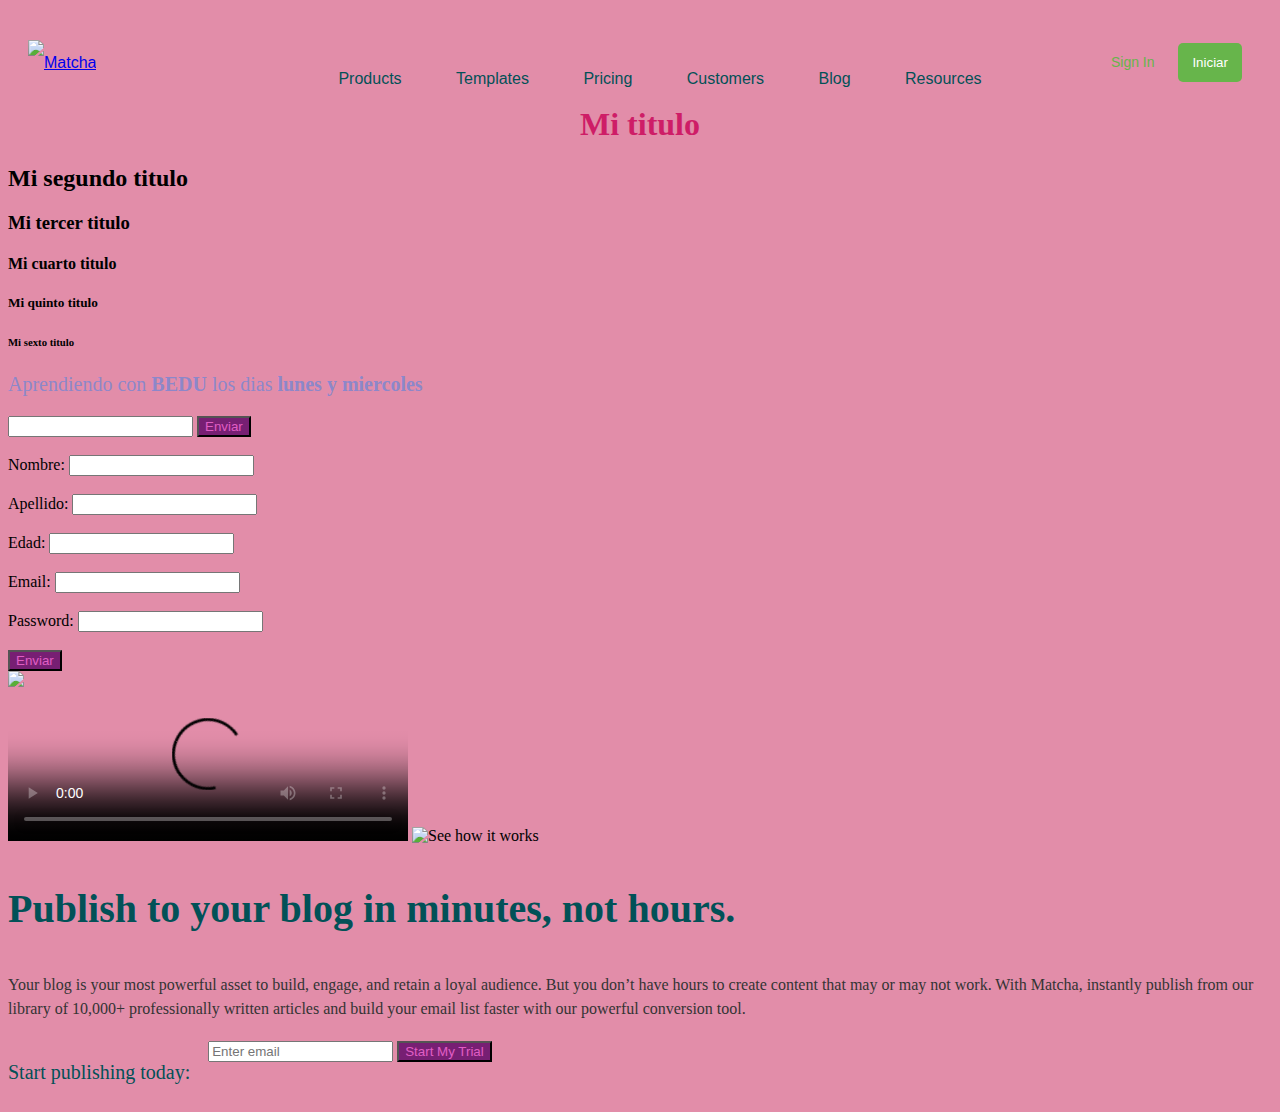
==== index.html @ d2e02f25 "Sesion3" ====
<!DOCTYPE html>

<html lang="en">
<head>
    <meta charset="UTF-8">
    <meta http-equiv="X-UA-Compatible" content="IE=edge">
    <meta name="viewport" content="width=device-width, initial-scale=1.0">
    <title>Document</title>
    <link rel="stylesheet" href="./styles.css">
  </head>
  
  <body>

        <header class="header">

          <a href="/" class= "logo">
            <img src="https://getmatcha.com/wp-content/themes/getmatcha/img/footer_logo.svg" alt="Matcha"/>
          </a>
     
      <nav class ="navbar">
          <ul>
            <li class ="menu-item">Products</li>
            <li class ="menu-item">Templates</li>
            <li class ="menu-item">Pricing</li>
            <li class ="menu-item">Customers</li>
            <li class ="menu-item">Blog</li>
            <li class ="menu-item">Resources</li>
          </ul>
      </nav>

      <div class ="actions">
          <a> Sign In </a>
          <button>Iniciar</button>
      </div>

      </header>

  <h1>Mi titulo</h1>
  <h2>Mi segundo titulo</h2>
  <h3>Mi tercer titulo</h3>
  <h4>Mi cuarto titulo</h4>
  <h5>Mi quinto titulo</h5>
  <h6>Mi sexto titulo</h6>
  
  <p>
      Aprendiendo con <b>BEDU</b> los dias <b>lunes y miercoles</b>
  </p>
  <!--<input type="text"><br> -->
  <form action=""></form>
  <input type="email">
  <button type="submit">Enviar</button><br><br>

  <form action="Reto3">
    <label for="name">Nombre:</label>
    <input type="text" id="name" name="fname"><br><br>
    <label for="apellido">Apellido:</label>
    <input type="text" id="apellido" name="fapellido"><br><br>
    <label for="edad">Edad:</label>
    <input type="number" id="edad" name="fedad"><br><br>
    <label for="email">Email:</label>
    <input type="email" id="email" name="femail"><br><br>
    <label for="password">Password:</label>
    <input type="contraseña" id="password" name="fcontraseña"><br><br>
    <button type="submit">Enviar</button>
  </form>
      <img src="https://getmatcha.com/wp-content/themes/getmatcha/img/capterra.png"/>

      <section class="promo">
        <article class="video">
          <video width="400px" controls poster="https://cdn.videvo.net/videvo_files/video/premium/video0036/thumbnails/computer_code00_small.jpg">
          <source
            type="video/webm"
            src="https://cdn.videvo.net/videvo_files/video/premium/video0036/small_watermarked/computer_code00_preview.webm"
          />
          <source
            type="video/mp4"
            src="https://cdn.videvo.net/videvo_files/video/premium/video0036/small_watermarked/computer_code00_preview.mp4"
          />
        </video>
        <img src="https://getmatcha.com/wp-content/themes/getmatcha/img/see_how_it_works.png" alt="See how it works" width="100px"/> 

      <article class="publish">
        <h3>Publish to your blog in minutes, not hours.</h3>
        <p>
          Your blog is your most powerful asset to build, engage, and retain a loyal
          audience. But you don’t have hours to create content that may or may not
          work. With Matcha, instantly publish from our library of 10,000+
          professionally written articles and build your email list faster with our
          powerful conversion tool.
        </p>
        <form>
          <p>Start publishing today:</p>
          <div>
            <input type="text" placeholder="Enter email" />
            <button>Start My Trial</button>
          </div>
        </form>
      </article>

    </section>

</body>
</html>
---- styles.css ----
body {
    background-color: #e28da9;
    /*background-image: url('https://pro2-bar-s3-cdn-cf.myportfolio.com/67cf45ca-338d-4fd0-943b-32d96162976a/b7b52d14-b827-4c3a-906f-3b94fa13f35f_rw_1920.png');*/
  }
  
  h1 {
    color: #ce1d67;
    text-align: center;
  }
  
  p {
    color: #7586d3cc;
    font-family: verdana;
    font-size: 20px;
  }
  
  button {
    color: rgb(224, 94, 196);
    background-color: #771f73;
  }
  
  .header {
    margin-top: 40px;
    margin-left: 20px;
    margin-right: 20px;
    font-size: 0;
    height: 45px;
    font-family: sans-serif;
  }
  
  li {
    display: inline;
  }
  
  .header > * {
    display: inline-block;
    font-size: 16px;
    vertical-align: middle;
    height: 100%;
    line-height: 45px;
  }
  
  .logo {
    width: 15%;
  }
  
  .navbar {
    width: 70%;
    text-align: center;
    color: #025157;
  }
  
  .actions {
    width: 15%;
    text-align: right;
    font-size: 14px;
  }

  .menu-item {
    display: inline;
    margin-right: 25px;
    margin-left: 25px;
  }

  .actions > * {
    margin-right: 10px;
    margin-left: 10px;
  }

  .actions a {
    color: #67b54b;
  }
  
  .actions button {
    color: white;
    background-color: #67b54b;
    padding-left: 14px;
    padding-right: 14px;
    padding-top: 12px;
    padding-bottom: 12px;
    border: 0;
    border-radius: 5px;
  }

  .imagen1 { 
  text-align: right;
 }

 .publish {
  /* container styles if any */
}

.publish h3 {
  font-family: "Alegreya", serif;
  font-size: 40px;
  line-height: 48px;
  color: #025157;
}

.publish > p {
  font-size: 16px;
  color: #343434;
  line-height: 1.5;
  margin-bottom: 20px;
}

.publish > form {
  display: flex;
}

.publish > form p {
  color: #025157;
  margin-right: 18px;
}
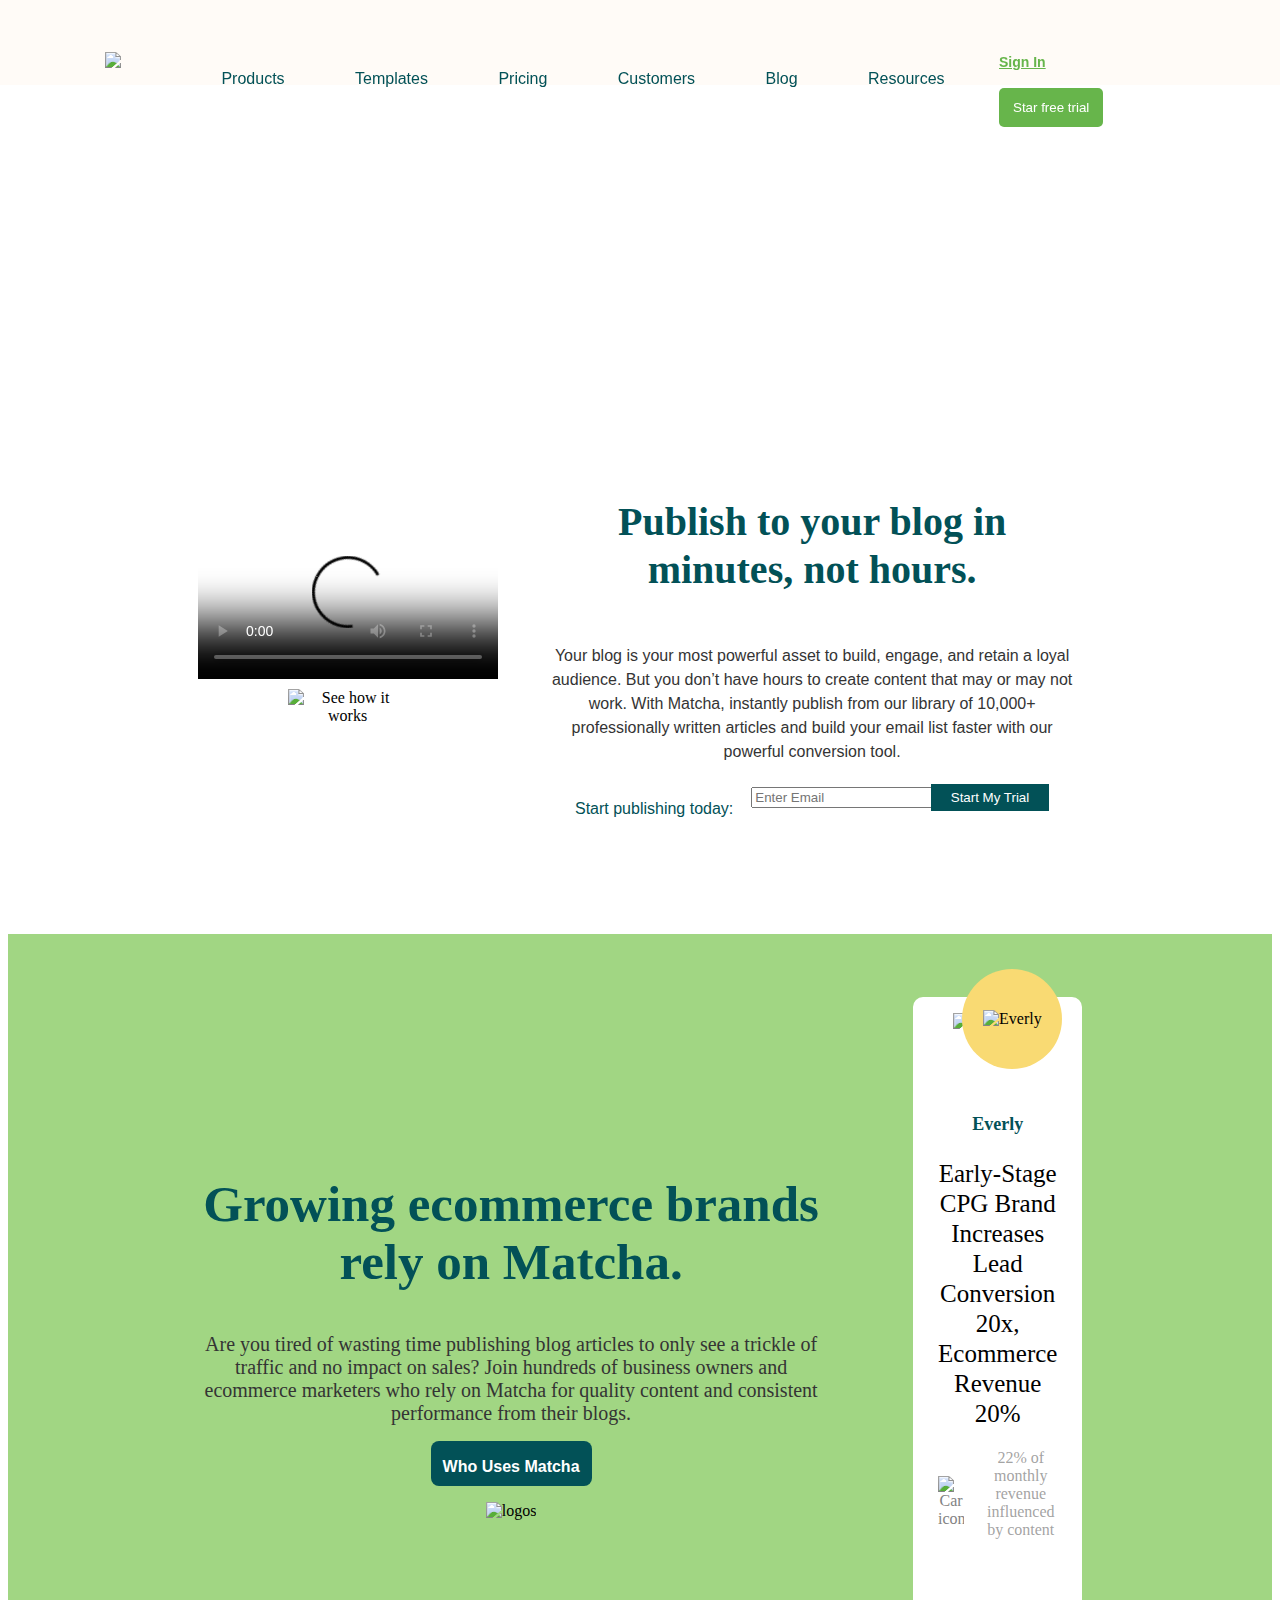
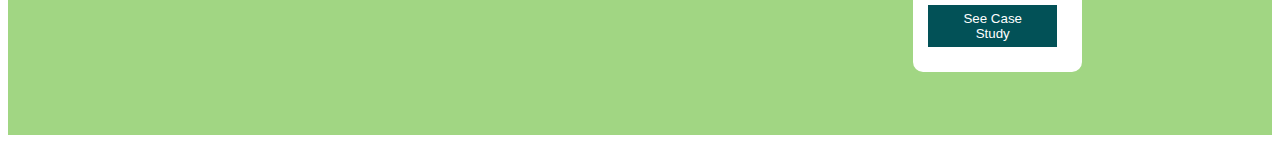
==== commit b366c02a: "postwork" ====
--- a/index.html
+++ b/index.html
@@ -11,76 +11,47 @@
   
   <body>
 
-        <header class="header">
-
-          <a href="/" class= "logo">
-            <img src="https://getmatcha.com/wp-content/themes/getmatcha/img/footer_logo.svg" alt="Matcha"/>
-          </a>
-     
-      <nav class ="navbar">
+    <section class=secheader>
+      <header class="header">
+        <a href="./index.html" clas="logo">
+          <img src="https://getmatcha.com/wp-content/themes/getmatcha/img/footer_logo.svg">
+  
+  
+        </a>
+        <nav class="navbar">
           <ul>
-            <li class ="menu-item">Products</li>
-            <li class ="menu-item">Templates</li>
-            <li class ="menu-item">Pricing</li>
-            <li class ="menu-item">Customers</li>
-            <li class ="menu-item">Blog</li>
-            <li class ="menu-item">Resources</li>
+            <li class="menu-item">Products</li>
+            <li class="menu-item">Templates</li>
+            <li class="menu-item">Pricing</li>
+            <li class="menu-item">Customers</li>
+            <li class="menu-item">Blog</li>
+            <li class="menu-item">Resources</li>
           </ul>
-      </nav>
-
-      <div class ="actions">
-          <a> Sign In </a>
-          <button>Iniciar</button>
-      </div>
-
+        </nav>
+        <div class="actions">
+          <a href="./index.html" target="_blank">Sign In</a>
+          <button type="submit" class="button">Star free trial</button> <br><br>
+        </div>
       </header>
-
-  <h1>Mi titulo</h1>
-  <h2>Mi segundo titulo</h2>
-  <h3>Mi tercer titulo</h3>
-  <h4>Mi cuarto titulo</h4>
-  <h5>Mi quinto titulo</h5>
-  <h6>Mi sexto titulo</h6>
+    </section>
   
-  <p>
-      Aprendiendo con <b>BEDU</b> los dias <b>lunes y miercoles</b>
-  </p>
-  <!--<input type="text"><br> -->
-  <form action=""></form>
-  <input type="email">
-  <button type="submit">Enviar</button><br><br>
-
-  <form action="Reto3">
-    <label for="name">Nombre:</label>
-    <input type="text" id="name" name="fname"><br><br>
-    <label for="apellido">Apellido:</label>
-    <input type="text" id="apellido" name="fapellido"><br><br>
-    <label for="edad">Edad:</label>
-    <input type="number" id="edad" name="fedad"><br><br>
-    <label for="email">Email:</label>
-    <input type="email" id="email" name="femail"><br><br>
-    <label for="password">Password:</label>
-    <input type="contraseña" id="password" name="fcontraseña"><br><br>
-    <button type="submit">Enviar</button>
-  </form>
-      <img src="https://getmatcha.com/wp-content/themes/getmatcha/img/capterra.png"/>
-
-      <section class="promo">
-        <article class="video">
-          <video width="400px" controls poster="https://cdn.videvo.net/videvo_files/video/premium/video0036/thumbnails/computer_code00_small.jpg">
-          <source
-            type="video/webm"
-            src="https://cdn.videvo.net/videvo_files/video/premium/video0036/small_watermarked/computer_code00_preview.webm"
-          />
-          <source
-            type="video/mp4"
-            src="https://cdn.videvo.net/videvo_files/video/premium/video0036/small_watermarked/computer_code00_preview.mp4"
-          />
+    <br><br>
+   
+    <section class="secpromo">
+      <br><br>
+  
+      <article class="artvideo">
+        <video controls
+          poster="https://cdn.videvo.net/videvo_files/video/premium/video0036/thumbnails/computer_code00_small.jpg">
+          <source type="video/mp4"
+            src="https://cdn.videvo.net/videvo_files/video/premium/video0036/small_watermarked/computer_code00_preview.mp4">
+          </source>
         </video>
-        <img src="https://getmatcha.com/wp-content/themes/getmatcha/img/see_how_it_works.png" alt="See how it works" width="100px"/> 
-
-      <article class="publish">
-        <h3>Publish to your blog in minutes, not hours.</h3>
+        <img src="https://getmatcha.com/wp-content/themes/getmatcha/img/see_how_it_works.png" alt="See how it works" />
+      </article>
+  
+      <article class="publicidad">
+        <h2>Publish to your blog in minutes, not hours.</h2>
         <p>
           Your blog is your most powerful asset to build, engage, and retain a loyal
           audience. But you don’t have hours to create content that may or may not
@@ -91,13 +62,56 @@
         <form>
           <p>Start publishing today:</p>
           <div>
-            <input type="text" placeholder="Enter email" />
+            <input type="email" id="email" name="femail" placeholder="Enter Email">
             <button>Start My Trial</button>
           </div>
         </form>
       </article>
-
     </section>
-
-</body>
+  
+    <section class="secgrowing">
+      <article class="artgrowing">
+        <h2>Growing ecommerce brands rely on Matcha.</h2>
+        <p>
+          Are you tired of wasting time publishing blog articles to only see a trickle of traffic and no impact on sales?
+          Join hundreds of business owners and ecommerce marketers who rely on Matcha for quality content and consistent
+          performance from their blogs.
+        </p>
+        <form>
+          <div>
+            <button>Who Uses Matcha</button>
+          </div>
+        </form>
+        <figure>
+          <img src="https://getmatcha.com/wp-content/uploads/2019/09/brands_group.png" alt="logos">
+        </figure>
+      </article>
+  
+      <article class="arteverly">
+        <div class="diveverly">
+          <figure>
+            <img src="https://getmatcha.com/wp-content/uploads/2019/05/profile-headshot-square.png "  alt="Everly worker" width="200" height="200">
+          </figure>
+          <div class="divlogo">
+            <img src="https://getmatcha.com/wp-content/uploads/2019/05/everly_logo_blue_v3_x60@2x.png" alt="Everly">
+          </div>
+        </div>
+  
+        <div class="divbody">
+          <h4>Everly</h4>
+          <h3>
+            Early-Stage CPG Brand Increases Lead Conversion 20x,
+            Ecommerce Revenue 20%
+          </h3>
+          <div class="divresults">
+            <img src="https://getmatcha.com/wp-content/themes/getmatcha/img/icon_cart.png" alt="Car icon">
+            <p>22% of monthly revenue influenced by content</p>
+          </div>
+        </div>
+        <div class="divfooter">
+          <button>See Case Study</button>
+        </div>
+      </article>
+    </section>
+  </body>
 </html>--- a/styles.css
+++ b/styles.css
@@ -1,76 +1,63 @@
-body {
-    background-color: #e28da9;
-    /*background-image: url('https://pro2-bar-s3-cdn-cf.myportfolio.com/67cf45ca-338d-4fd0-943b-32d96162976a/b7b52d14-b827-4c3a-906f-3b94fa13f35f_rw_1920.png');*/
-  }
-  
-  h1 {
-    color: #ce1d67;
+body{
+    margin-top: 285px;
     text-align: center;
   }
-  
-  p {
-    color: #7586d3cc;
-    font-family: verdana;
-    font-size: 20px;
-  }
-  
-  button {
-    color: rgb(224, 94, 196);
-    background-color: #771f73;
-  }
-  
-  .header {
-    margin-top: 40px;
-    margin-left: 20px;
-    margin-right: 20px;
+
+.header {
+    margin: 40px 20px 0 20px ; 
     font-size: 0;
+    line-height: 45%;
     height: 45px;
     font-family: sans-serif;
   }
-  
-  li {
-    display: inline;
-  }
-  
+
   .header > * {
     display: inline-block;
-    font-size: 16px;
-    vertical-align: middle;
-    height: 100%;
-    line-height: 45px;
-  }
-  
-  .logo {
-    width: 15%;
-  }
-  
-  .navbar {
+   font-size: 16px;
+   vertical-align: middle;
+   height : 100%;
+   line-height: 45px;
+  }
+
+  li{
+      display: inline;
+      color:  #025157;
+      padding: 8px 0 8px 16px;
+      text-decoration: none;
+ }
+
+  .logo{
+    width: 100%;
+  }
+
+  .navbar{
     width: 70%;
     text-align: center;
     color: #025157;
   }
-  
+
+  .menu-item {
+  display: inline;
+  margin-right: 25px;
+  margin-left: 25px;
+  }
+
   .actions {
-    width: 15%;
-    text-align: right;
-    font-size: 14px;
-  }
-
-  .menu-item {
-    display: inline;
-    margin-right: 25px;
-    margin-left: 25px;
-  }
-
+      width: 15%;
+      text-align: left;
+      font-size: 14px;
+      font-weight: 600;
+  }
+
+  .actions a {
+    color: #67b54b;
+ }
+  
   .actions > * {
     margin-right: 10px;
     margin-left: 10px;
   }
 
-  .actions a {
-    color: #67b54b;
-  }
-  
   .actions button {
     color: white;
     background-color: #67b54b;
@@ -82,33 +69,233 @@
     border-radius: 5px;
   }
 
-  .imagen1 { 
+ button {
+    background-color: #025157;
+    color: #fff;
+    border: none;
+    border-top-left-radius: 0;
+    border-bottom-left-radius: 0;
+    padding: 6px 20px;
+    margin-left: -10px;
+  }
+    
+body{
+    background-color: #ffffff;
+    /*background-image: url('https://image.freepik.com/vector-gratis/fondo-blanco-gris-brillante-lineas-onduladas_1017-25101.jpg');  */
+}
+
+p{
+    color: #8b8b8bcc
+ }
+
+button{
+    background-color: #025157;
+
+    color : #fff;
+}
+
+.imagen1 { 
   text-align: right;
  }
 
- .publish {
-  /* container styles if any */
-}
-
-.publish h3 {
+.publicidad {
+  font-family: Helvetica;
+  display: flex;
+  flex-direction: column;
+  align-items: center;
+  justify-content: right;
+  padding-top: 5%;
+}
+
+.publicidad > h2 {
   font-family: "Alegreya", serif;
   font-size: 40px;
   line-height: 48px;
   color: #025157;
 }
 
-.publish > p {
+.publicidad > p {
   font-size: 16px;
   color: #343434;
   line-height: 1.5;
   margin-bottom: 20px;
 }
 
-.publish > form {
+.publicidad > form {
   display: flex;
 }
 
-.publish > form p {
+.publicidad > form p {
   color: #025157;
   margin-right: 18px;
-}+ }
+
+  .publicidad  img {
+    width: 120px;
+    margin-top: 10px;
+  }
+
+  .secpromo {
+    display: flex;
+    width: 70%;
+    margin: 100px auto;
+    align-items: center;
+  }
+
+  .artvideo {
+    display: flex;
+    flex-direction: column;
+    align-items: center;
+    padding-right: 5%;
+  }
+  
+  .artvideo img {
+    width: 120px;
+    margin-top: 10px;
+  }
+
+  .secheader {
+    position: fixed;
+    top: 0;
+    left: 0;
+    right: 0;
+    background-color: #fffbf7;
+  }
+
+  .secgrowing {
+    background-color: #a1d683;
+    padding: 5% 15%;
+    display: flex;
+    align-items: center;
+    justify-content: space-around;
+  }
+
+  .success-stories .artgrowing {
+    flex: 2;
+    padding-right: 100px;
+  }
+
+  .secgrowing .artgrowing h2 {
+    font-family: "Alegreya", serif;
+    font-size: 51px;
+    color: #025157;
+  }
+  
+  .secgrowing .artgrowing p {
+    color: #343434;
+    font-size: 20px;
+    margin-bottom: 1rem;
+  }
+
+  .secgrowing .artgrowing button {
+    font-size: 16px;
+    padding: 12px 12px 6px 12px;
+    border-radius: 8px;
+    height: 45px;
+    font-weight: 600;
+    margin-left: 0;
+  }
+
+  .secgrowing .artgrowing img {
+    width: 80%;
+    max-width: 80%;
+    margin-left : 0;
+  }
+
+  .secgrowing .arteverly {
+    flex: 1;
+  }
+  
+  .secgrowing .arteverly {
+    margin-left: 10%;
+    float : right;
+    max-width: 550px;
+    width: 80%;
+    background-color: #fff;
+    border-radius: 10px;
+  }
+  
+  .secgrowing .arteverly .diveverly .img {
+    border-top-left-radius: 20px;
+    border-top-right-radius: 20px;
+    width: 80%;
+    max-width: 80%;
+  }
+
+  .secgrowing .arteverly .diveverly .figure {
+    margin-top: 0;
+    margin-right: 10%;
+  }
+  
+  .secgrowing .arteverly .diveverly {
+    position: relative;
+    }
+
+  .secgrowing .arteverly .divlogo {
+    position: absolute;
+    bottom: -20px;
+    right: 20px;
+    width: 100px;
+    height: 100px;
+    background-color: #f9da73;
+    border-radius: 50%;
+    display: flex;
+    justify-content: center;
+    align-items: center;
+  }
+ 
+  .secgrowing .arteverly .divlogo img {
+    max-width: 75%;
+  }
+
+    
+    .secgrowing .arteverly .divbody,
+    .secgrowing .arteverly .divfooter {
+      padding: 25px;
+    }
+
+    .secgrowing .arteverly .divbody h4 {
+      color: #025157;
+      font-size: 18px;
+      font-weight: 600;
+      line-height: 20px;
+      margin-bottom: 12px;
+    }
+
+    .secgrowing .arteverly .divbody h3 {
+      font-size: 25px;
+      font-weight: 400;
+      line-height: 30px;
+      margin-bottom: 20px;
+    }
+    
+    .secgrowing .arteverly .divbody .divresults {
+      display: flex;
+      align-items: center;
+      color: #828282;
+    }
+
+    .secgrowing .arteverly .divbody .divresults img {
+      width: 26px;
+      margin-right: 20px;
+    }
+
+    .secgrowing .arteverly .divbody .divresults p {
+      margin-top: 0;
+    }
+
+    .secgrowing .arteverly .divbody .divfooter {
+      margin-bottom: 20px;
+      background-color: unset;
+      border-top: unset;
+    }
+    
+    .secgrowing .arteverly .divbody .divfooter button {
+      display: block;
+      margin-left: 0;
+      border-radius: 5px;
+      font-size: 13;
+      font-weight: 600;
+      padding: 12px 20px;
+      width: 100%;
+    }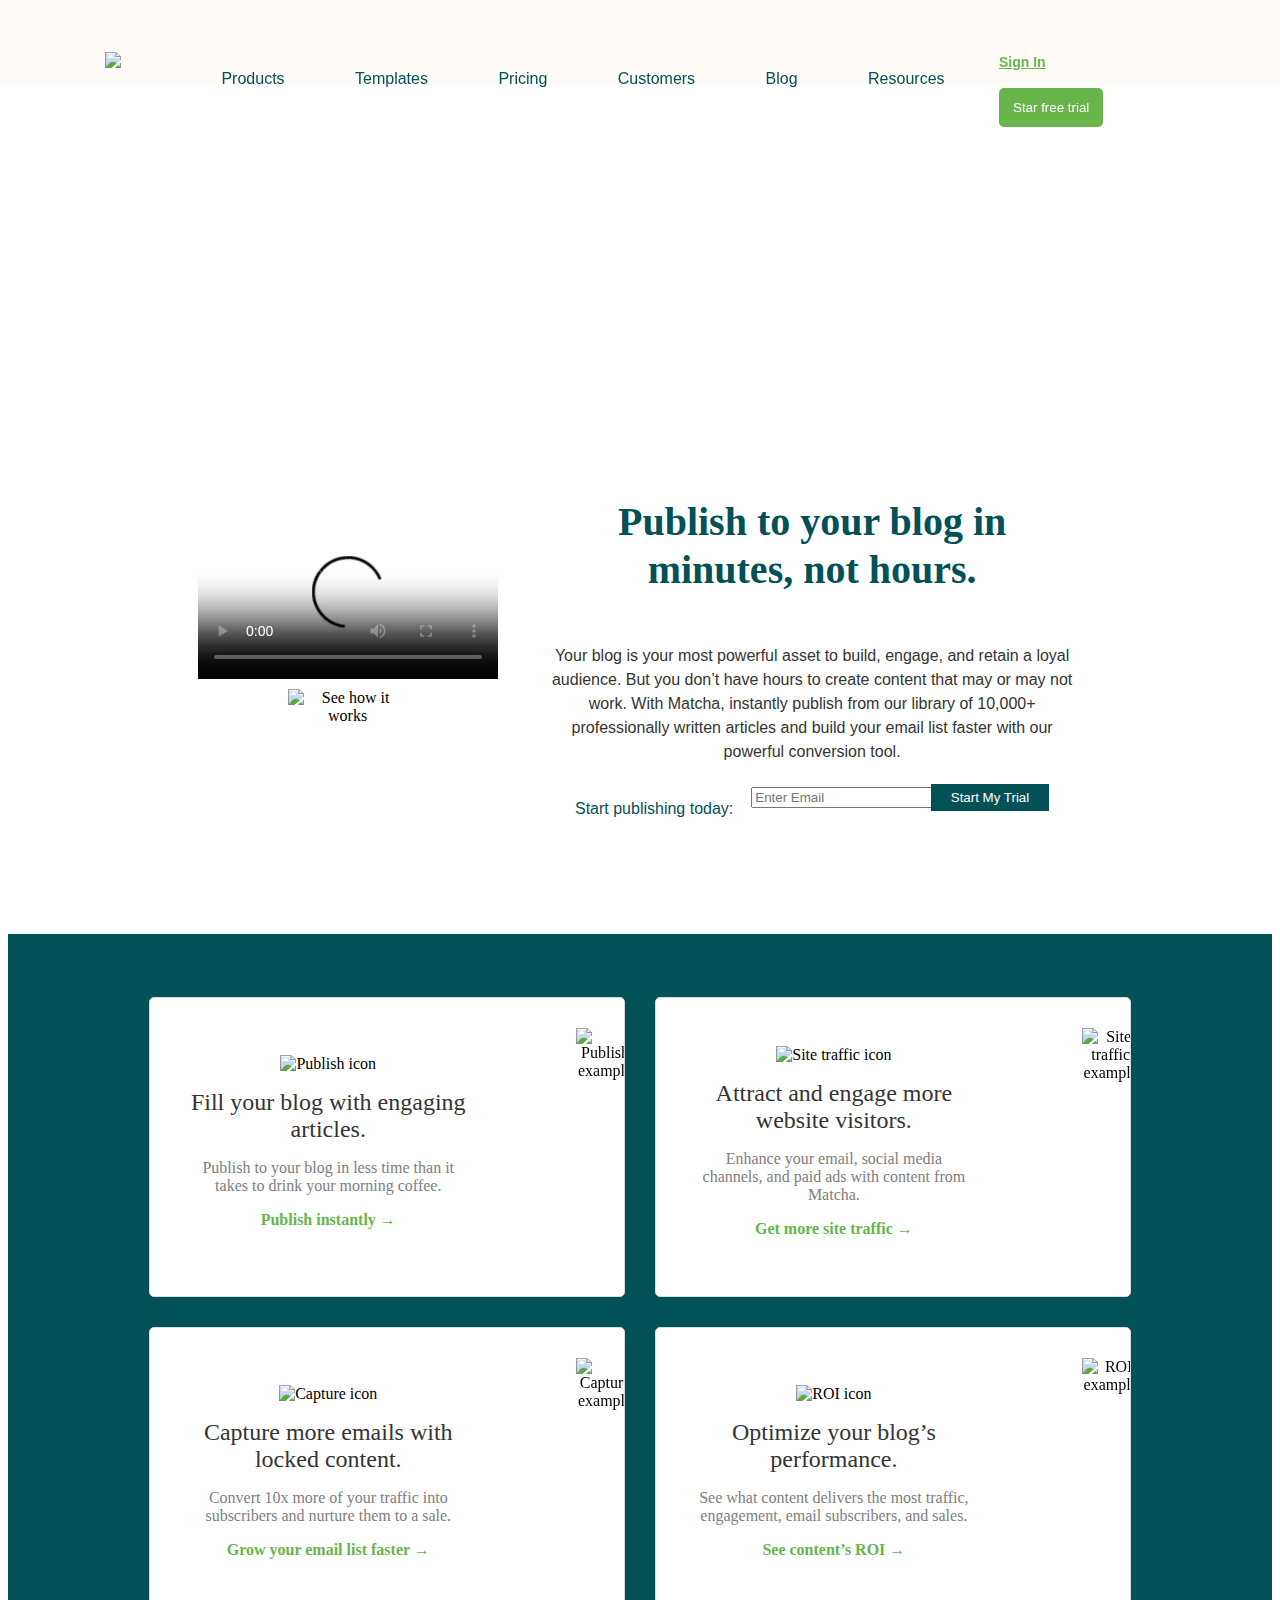
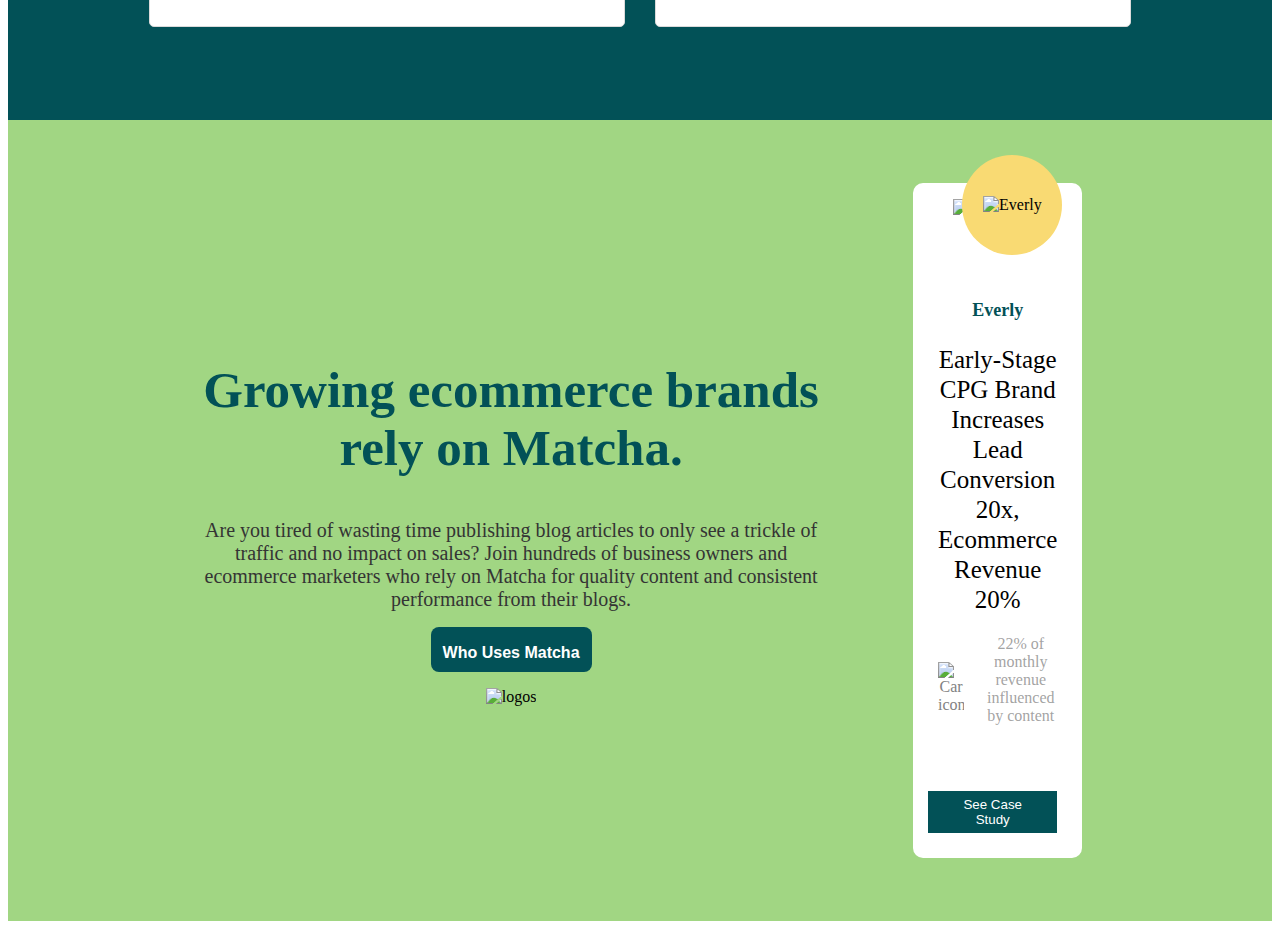
==== commit 9fb2792a: "reto4" ====
--- a/index.html
+++ b/index.html
@@ -67,8 +67,115 @@
           </div>
         </form>
       </article>
+
+
+   </section>
+    <!--<section class="features">
+      <article class="feature-art"> Caracteristica 1</article>
+      <article class="feature-art"> Caracteristica 2</article>
+      <article class="feature-art"> Caracteristica 3</article>
+      <article class="feature-art"> Caracteristica 4</article>-->
+    
+    <section class="features">
+      <article class="feature-card">
+        <div class="feature-content">
+          <figure>
+            <img
+              src="https://getmatcha.com/wp-content/themes/getmatcha/img/icon_publish.png"
+              alt="Publish icon"
+            />
+          </figure>
+          <h3>Fill your blog with engaging articles.</h3>
+          <p>
+            Publish to your blog in less time than it takes to drink your
+            morning coffee.
+          </p>
+          <a href="">Publish instantly →</a>
+        </div>
+        <div class="feature-image">
+          <figure>
+            <img
+              src="https://getmatcha.com/wp-content/themes/getmatcha/img/image_publish.png"
+              alt="Publish example"
+            />
+          </figure>
+        </div>
+      </article>
+      <article class="feature-card">
+        <div class="feature-content">
+          <figure>
+            <img
+              src="https://getmatcha.com/wp-content/themes/getmatcha/img/icon_site_traffic.png"
+              alt="Site traffic icon"
+            />
+          </figure>
+          <h3>Attract and engage more website visitors.</h3>
+          <p>
+            Enhance your email, social media channels, and paid ads with content
+            from Matcha.
+          </p>
+          <a href="">Get more site traffic →</a>
+        </div>
+        <div class="feature-image">
+          <figure>
+            <img
+              src="https://getmatcha.com/wp-content/themes/getmatcha/img/image_site_traffic.png"
+              alt="Site traffic example"
+            />
+          </figure>
+        </div>
+      </article>
+      <article class="feature-card">
+        <div class="feature-content">
+          <figure>
+            <img
+              src="https://getmatcha.com/wp-content/themes/getmatcha/img/icon_capture.png"
+              alt="Capture icon"
+            />
+          </figure>
+          <h3>Capture more emails with locked content.</h3>
+          <p>
+            Convert 10x more of your traffic into subscribers and nurture them
+            to a sale.
+          </p>
+          <a href="">Grow your email list faster →</a>
+        </div>
+        <div class="feature-image">
+          <figure>
+            <img
+              src="https://getmatcha.com/wp-content/themes/getmatcha/img/image_capture.png"
+              alt="Capture example"
+            />
+          </figure>
+        </div>
+      </article>
+      <article class="feature-card">
+        <div class="feature-content">
+          <figure>
+            <img
+              src="https://getmatcha.com/wp-content/themes/getmatcha/img/icon_roi.png"
+              alt="ROI icon"
+            />
+          </figure>
+          <h3>Optimize your blog’s performance.</h3>
+          <p>
+            See what content delivers the most traffic, engagement, email
+            subscribers, and sales.
+          </p>
+          <a href="">See content’s ROI →</a>
+        </div>
+        <div class="feature-image">
+          <figure>
+            <img
+              src="https://getmatcha.com/wp-content/themes/getmatcha/img/image_roi.png"
+              alt="ROI example"
+            />
+          </figure>
+        </div>
+      </article>
     </section>
-  
+ 
+
     <section class="secgrowing">
       <article class="artgrowing">
         <h2>Growing ecommerce brands rely on Matcha.</h2>
--- a/styles.css
+++ b/styles.css
@@ -298,4 +298,86 @@
       font-weight: 600;
       padding: 12px 20px;
       width: 100%;
-    }+    }
+
+    /*.features{
+      display: grid;
+      grid-template-columns: 300px 300px;
+     grid-template-columns: repeat(2,300px);
+     grid-template-columns: 500px 1fr;
+  grid-template-columns: repeat(2, 1fr);
+  grid-template-rows: repeat(2, 330px);
+    }
+
+    .feature-art{
+      background-color: rgb(140, 178, 190);
+      margin: 10px;
+      width: 40%;
+      height: 50px;
+  }*/
+
+  .features {
+    background-color: #025157;
+    padding: 5% 10%;
+    display: grid;
+    grid-template: repeat(2, 330px) / repeat(2, 1fr);
+  }
+  
+  .features .feature-card {
+    margin-bottom: 30px;
+    margin-left: 15px;
+    margin-right: 15px;
+    background-color: #fff;
+    border: 1px solid #dadada;
+    border-radius: 5px;
+    display: flex;
+    align-items: center;
+    overflow: hidden;
+  }
+  
+  .features .feature-card .feature-content {
+    padding: 30px 20px 40px 40px;
+    flex: 2;
+  }
+  
+  .features .feature-card .feature-content > * {
+    margin-bottom: 1rem;
+    margin-top: 0;
+  }
+  
+  .features .feature-card .feature-content img {
+    width: 50px;
+  }
+  
+  .features .feature-card .feature-content h3 {
+    font-size: 24px;
+    color: #343434;
+    font-weight: 400;
+  }
+  
+  .features .feature-card .feature-content p {
+    font-size: 16px;
+    color: #7e7e7e;
+    font-weight: 400;
+  }
+  
+  .features .feature-card .feature-content a {
+    font-size: 16px;
+    color: #67b54b;
+    font-weight: 600;
+    text-decoration: none;
+  }
+  
+  .features .feature-card .feature-image {
+    flex: 1;
+    width: 40%;
+    position: relative;
+    right: -50px;
+    height: 80%;
+  }
+  
+  .features .feature-card .feature-image figure,
+  .features .feature-card .feature-image img {
+    margin-top: 0;
+    height: 100%;
+  }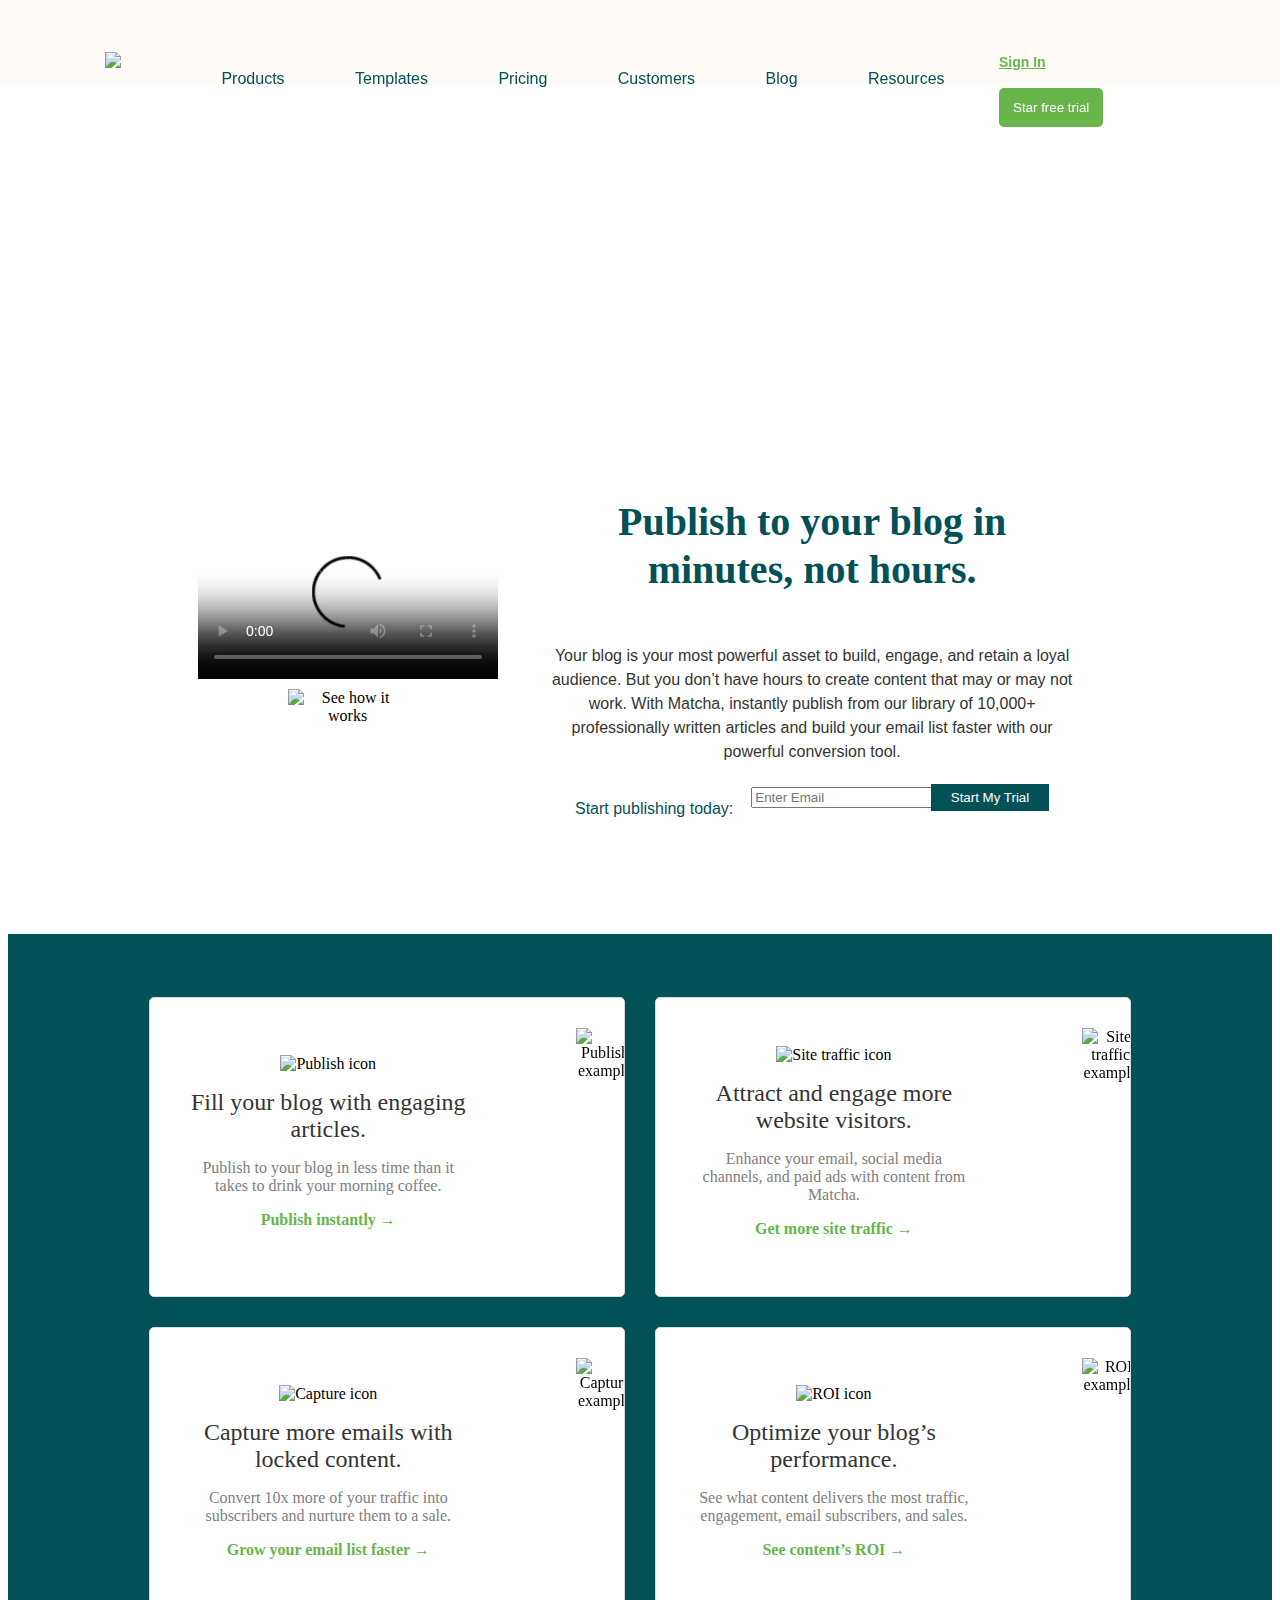
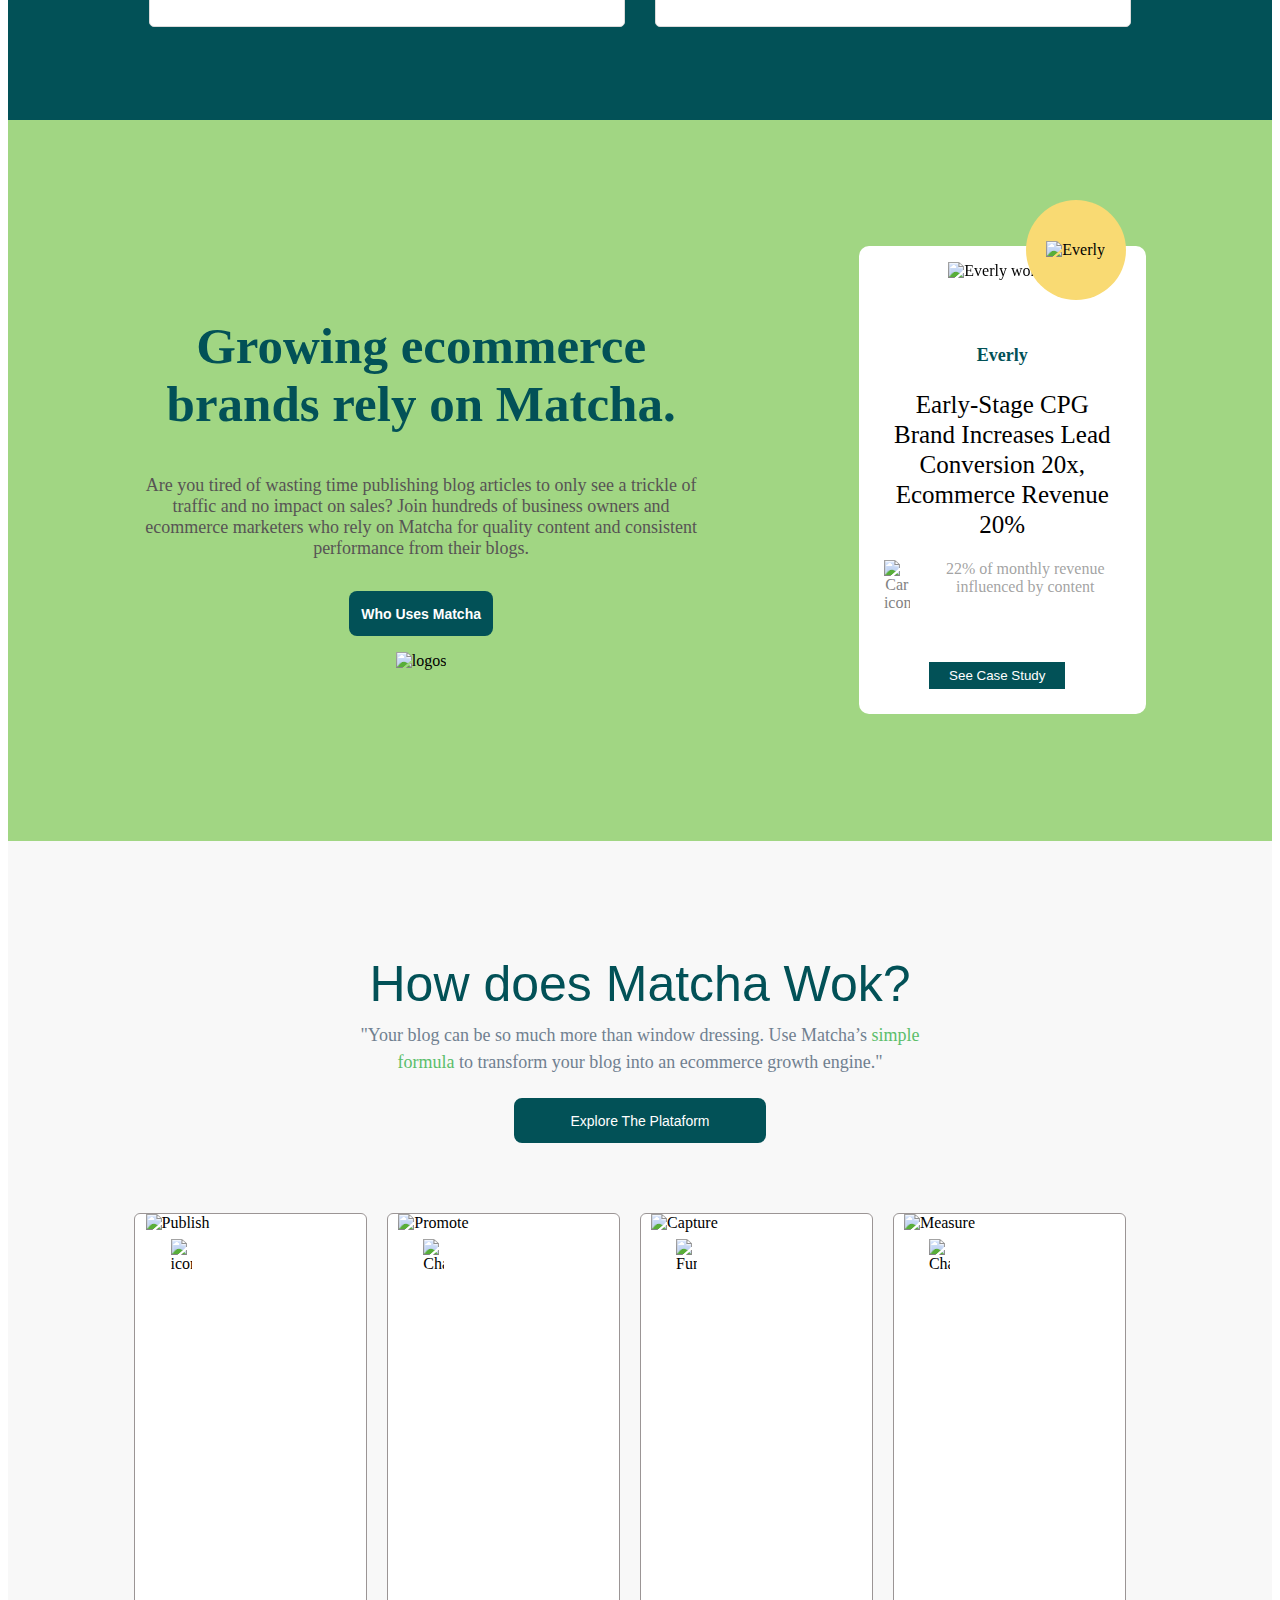
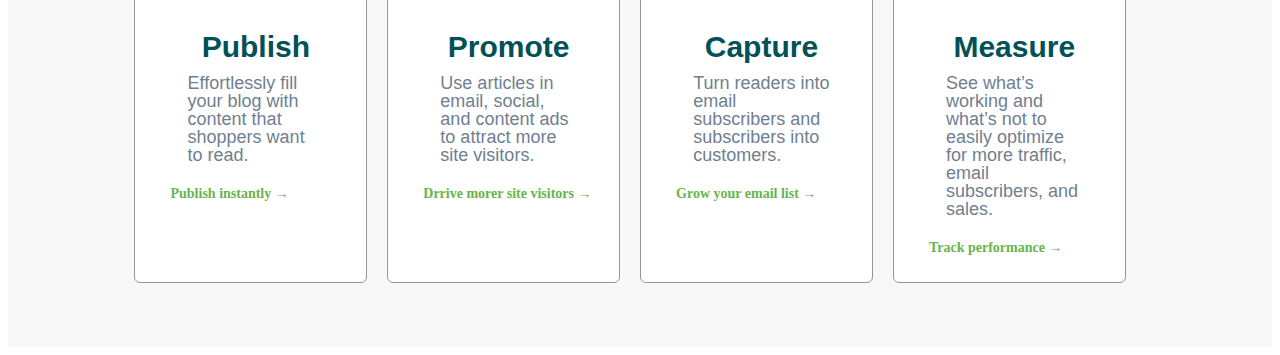
==== commit 1321a367: "postwork4" ====
--- a/index.html
+++ b/index.html
@@ -220,5 +220,80 @@
         </div>
       </article>
     </section>
-  </body>
-</html>+
+    <!-- HOW DOES MATCHA WOK-->
+  <section class="secMatchaWok">
+
+    <h3> How does Matcha Wok? </h3>
+    <p>"Your blog can be so much more than window dressing. Use Matcha’s <a href="">simple formula</a> to transform
+      your blog into an
+      ecommerce growth engine."</p>
+    <button>Explore The Plataform</button>
+
+    <div class="divMatchaInformacion">
+      <article class="artMatchaInformacion">
+        <div class="divMatcha-Imagen">
+          <img src="https://getmatcha.com/wp-content/themes/getmatcha/img/ill-publish.png" weidht="300px" height="300px"
+            alt="Publish" class="Matcha-imagen">
+          <img src="https://getmatcha.com/wp-content/themes/getmatcha/img/icon_content.png"  weidht="30px" height="30px" alt="icon_content"
+            class="Matcha-icon">
+        </div>
+        <div class="divMatcha-Body">
+          <h4>Publish</h4>
+          <p>Effortlessly fill your blog with content that shoppers want to read.</p>
+          <a href="">Publish instantly →</a>
+        </div>
+      </article>
+
+      <article class="artMatchaInformacion">
+        <div class="divMatcha-Imagen">
+          <img src="https://getmatcha.com/wp-content/themes/getmatcha/img/ill-promote.png" weidht="300px" height="300px"
+            alt="Promote" class="Matcha-imagen">
+          <img src="https://getmatcha.com/wp-content/themes/getmatcha/img/icon_channels.png" weidht="30px" height="30px"  alt="Channels icon"
+            class="Matcha-icon">
+        </div>
+        <div class="divMatcha-Body">
+          <h4>Promote</h4>
+          <p>Use articles in email, social, and content ads to attract more site visitors.</p>
+          <a href="">Drrive morer site visitors →</a>
+        </div>
+      </article>
+
+      <article class="artMatchaInformacion">
+        <div class="divMatcha-Imagen">
+           <img src="https://getmatcha.com/wp-content/themes/getmatcha/img/ill-capture.png" weidht="300px" height="300px"
+            alt="Capture" class="Matcha-imagen">
+          <img src="https://getmatcha.com/wp-content/themes/getmatcha/img/icon_funnel.png"  weidht="30px" height="30px"  alt="Funnel icon"
+            class="Matcha-icon">
+        </div>
+        <div class="divMatcha-Body">
+          <h4>Capture</h4>
+          <p>Turn readers into email subscribers and subscribers into customers.</p>
+          <a href="">Grow your email list →</a>
+        </div>
+      </article>
+
+      <article class="artMatchaInformacion">
+        <div class="divMatcha-Imagen">
+          <img src="https://getmatcha.com/wp-content/themes/getmatcha/img/ill-measure.png" weidht="300px" height="300px"
+            alt="Measure" class="Matcha-imagen">
+          <img src="https://getmatcha.com/wp-content/themes/getmatcha/img/icon_chart.png"  weidht="30px" height="30px"  alt="Chart icon"
+            class="Matcha-icon">
+        </div>
+        <div class="divMatcha-Body">
+          <h4>
+            Measure
+          </h4>
+          <p>
+            See what’s working and what’s not to easily optimize for more traffic, email subscribers, and sales.
+          </p>
+          <a href="">
+            Track performance →
+          </a>
+        </div>
+      </article>
+    </div>
+  </section>
+</body>
+</html>
+  --- a/styles.css
+++ b/styles.css
@@ -1,383 +1,627 @@
 body{
-    margin-top: 285px;
-    text-align: center;
-  }
+  margin-top: 285px;
+  text-align: center;
+}
 
 .header {
-    margin: 40px 20px 0 20px ; 
-    font-size: 0;
-    line-height: 45%;
-    height: 45px;
-    font-family: sans-serif;
-  }
-
-  .header > * {
-    display: inline-block;
-   font-size: 16px;
-   vertical-align: middle;
-   height : 100%;
-   line-height: 45px;
-  }
-
-  li{
-      display: inline;
-      color:  #025157;
-      padding: 8px 0 8px 16px;
-      text-decoration: none;
- }
-
-  .logo{
-    width: 100%;
-  }
-
-  .navbar{
-    width: 70%;
-    text-align: center;
+  margin: 40px 20px 0 20px ; 
+  font-size: 0;
+  line-height: 45%;
+  height: 45px;
+  font-family: sans-serif;
+}
+
+.header > * {
+  display: inline-block;
+ font-size: 16px;
+ vertical-align: middle;
+ height : 100%;
+ line-height: 45px;
+}
+
+li{
+    display: inline;
+    color:  #025157;
+    padding: 8px 0 8px 16px;
+    text-decoration: none;
+}
+
+.logo{
+  width: 100%;
+}
+
+.navbar{
+  width: 70%;
+  text-align: center;
+  color: #025157;
+}
+
+.menu-item {
+display: inline;
+margin-right: 25px;
+margin-left: 25px;
+}
+
+.actions {
+    width: 15%;
+    text-align: left;
+    font-size: 14px;
+    font-weight: 600;
+}
+
+.actions a {
+  color: #67b54b;
+}
+
+.actions > * {
+  margin-right: 10px;
+  margin-left: 10px;
+}
+
+.actions button {
+  color: white;
+  background-color: #67b54b;
+  padding-left: 14px;
+  padding-right: 14px;
+  padding-top: 12px;
+  padding-bottom: 12px;
+  border: 0;
+  border-radius: 5px;
+}
+
+button {
+  background-color: #025157;
+  color: #fff;
+  border: none;
+  border-top-left-radius: 0;
+  border-bottom-left-radius: 0;
+  padding: 6px 20px;
+  margin-left: -10px;
+}
+  
+body{
+  background-color: #ffffff;
+  /*background-image: url('https://image.freepik.com/vector-gratis/fondo-blanco-gris-brillante-lineas-onduladas_1017-25101.jpg');  */
+}
+
+p{
+  color: #8b8b8bcc
+}
+
+button{
+  background-color: #025157;
+
+  color : #fff;
+}
+
+.imagen1 { 
+text-align: right;
+}
+
+.publicidad {
+font-family: Helvetica;
+display: flex;
+flex-direction: column;
+align-items: center;
+justify-content: right;
+padding-top: 5%;
+}
+
+.publicidad > h2 {
+font-family: "Alegreya", serif;
+font-size: 40px;
+line-height: 48px;
+color: #025157;
+}
+
+.publicidad > p {
+font-size: 16px;
+color: #343434;
+line-height: 1.5;
+margin-bottom: 20px;
+}
+
+.publicidad > form {
+display: flex;
+}
+
+.publicidad > form p {
+color: #025157;
+margin-right: 18px;
+}
+
+.publicidad  img {
+  width: 120px;
+  margin-top: 10px;
+}
+
+.secpromo {
+  display: flex;
+  width: 70%;
+  margin: 100px auto;
+  align-items: center;
+}
+
+.artvideo {
+  display: flex;
+  flex-direction: column;
+  align-items: center;
+  padding-right: 5%;
+}
+
+.artvideo img {
+  width: 120px;
+  margin-top: 10px;
+}
+
+.secheader {
+  position: fixed;
+  top: 0;
+  left: 0;
+  right: 0;
+  background-color: #fffbf7;
+}
+
+.secgrowing {
+  background-color: #a1d683;
+  padding: 5% 15%;
+  display: flex;
+  align-items: center;
+  justify-content: space-around;
+}
+
+.success-stories .artgrowing {
+  flex: 2;
+  padding-right: 100px;
+}
+
+.secgrowing .artgrowing h2 {
+  font-family: "Alegreya", serif;
+  font-size: 51px;
+  color: #025157;
+}
+
+.secgrowing .artgrowing p {
+  color: #343434;
+  font-size: 20px;
+  margin-bottom: 1rem;
+}
+
+.secgrowing .artgrowing button {
+  font-size: 16px;
+  padding: 12px 12px 6px 12px;
+  border-radius: 8px;
+  height: 45px;
+  font-weight: 600;
+  margin-left: 0;
+}
+
+.secgrowing .artgrowing img {
+  width: 80%;
+  max-width: 80%;
+  margin-left : 0;
+}
+
+.secgrowing .arteverly {
+  flex: 1;
+}
+
+.secgrowing .arteverly {
+  margin-left: 10%;
+  float : right;
+  max-width: 550px;
+  width: 80%;
+  background-color: #fff;
+  border-radius: 10px;
+}
+
+.secgrowing .arteverly .diveverly .img {
+  border-top-left-radius: 20px;
+  border-top-right-radius: 20px;
+  width: 80%;
+  max-width: 80%;
+}
+
+.secgrowing .arteverly .diveverly .figure {
+  margin-top: 0;
+  margin-right: 10%;
+}
+
+.secgrowing .arteverly .diveverly {
+  position: relative;
+  }
+
+.secgrowing .arteverly .divlogo {
+  position: absolute;
+  bottom: -20px;
+  right: 20px;
+  width: 100px;
+  height: 100px;
+  background-color: #f9da73;
+  border-radius: 50%;
+  display: flex;
+  justify-content: center;
+  align-items: center;
+}
+
+.secgrowing .arteverly .divlogo img {
+  max-width: 75%;
+}
+
+  
+  .secgrowing .arteverly .divbody,
+  .secgrowing .arteverly .divfooter {
+    padding: 25px;
+  }
+
+  .secgrowing .arteverly .divbody h4 {
     color: #025157;
-  }
-
-  .menu-item {
-  display: inline;
-  margin-right: 25px;
-  margin-left: 25px;
-  }
-
-  .actions {
-      width: 15%;
-      text-align: left;
-      font-size: 14px;
-      font-weight: 600;
-  }
-
-  .actions a {
-    color: #67b54b;
- }
+    font-size: 18px;
+    font-weight: 600;
+    line-height: 20px;
+    margin-bottom: 12px;
+  }
+
+  .secgrowing .arteverly .divbody h3 {
+    font-size: 25px;
+    font-weight: 400;
+    line-height: 30px;
+    margin-bottom: 20px;
+  }
   
-  .actions > * {
-    margin-right: 10px;
-    margin-left: 10px;
-  }
-
-  .actions button {
-    color: white;
-    background-color: #67b54b;
-    padding-left: 14px;
-    padding-right: 14px;
-    padding-top: 12px;
-    padding-bottom: 12px;
-    border: 0;
-    border-radius: 5px;
-  }
-
- button {
-    background-color: #025157;
-    color: #fff;
-    border: none;
-    border-top-left-radius: 0;
-    border-bottom-left-radius: 0;
-    padding: 6px 20px;
-    margin-left: -10px;
-  }
-    
-body{
-    background-color: #ffffff;
-    /*background-image: url('https://image.freepik.com/vector-gratis/fondo-blanco-gris-brillante-lineas-onduladas_1017-25101.jpg');  */
-}
-
-p{
-    color: #8b8b8bcc
- }
-
-button{
-    background-color: #025157;
-
-    color : #fff;
-}
-
-.imagen1 { 
-  text-align: right;
- }
-
-.publicidad {
-  font-family: Helvetica;
-  display: flex;
-  flex-direction: column;
-  align-items: center;
-  justify-content: right;
-  padding-top: 5%;
-}
-
-.publicidad > h2 {
-  font-family: "Alegreya", serif;
-  font-size: 40px;
-  line-height: 48px;
-  color: #025157;
-}
-
-.publicidad > p {
-  font-size: 16px;
-  color: #343434;
-  line-height: 1.5;
-  margin-bottom: 20px;
-}
-
-.publicidad > form {
-  display: flex;
-}
-
-.publicidad > form p {
-  color: #025157;
-  margin-right: 18px;
- }
-
-  .publicidad  img {
-    width: 120px;
-    margin-top: 10px;
-  }
-
-  .secpromo {
-    display: flex;
-    width: 70%;
-    margin: 100px auto;
-    align-items: center;
-  }
-
-  .artvideo {
-    display: flex;
-    flex-direction: column;
-    align-items: center;
-    padding-right: 5%;
-  }
-  
-  .artvideo img {
-    width: 120px;
-    margin-top: 10px;
-  }
-
-  .secheader {
-    position: fixed;
-    top: 0;
-    left: 0;
-    right: 0;
-    background-color: #fffbf7;
-  }
-
-  .secgrowing {
-    background-color: #a1d683;
-    padding: 5% 15%;
+  .secgrowing .arteverly .divbody .divresults {
     display: flex;
     align-items: center;
-    justify-content: space-around;
-  }
-
-  .success-stories .artgrowing {
-    flex: 2;
-    padding-right: 100px;
-  }
-
-  .secgrowing .artgrowing h2 {
-    font-family: "Alegreya", serif;
-    font-size: 51px;
-    color: #025157;
+    color: #828282;
+  }
+
+  .secgrowing .arteverly .divbody .divresults img {
+    width: 26px;
+    margin-right: 20px;
+  }
+
+  .secgrowing .arteverly .divbody .divresults p {
+    margin-top: 0;
+  }
+
+  .secgrowing .arteverly .divbody .divfooter {
+    margin-bottom: 20px;
+    background-color: unset;
+    border-top: unset;
   }
   
-  .secgrowing .artgrowing p {
-    color: #343434;
-    font-size: 20px;
-    margin-bottom: 1rem;
-  }
-
-  .secgrowing .artgrowing button {
-    font-size: 16px;
-    padding: 12px 12px 6px 12px;
-    border-radius: 8px;
-    height: 45px;
+  .secgrowing .arteverly .divbody .divfooter button {
+    display: block;
+    margin-left: 0;
+    border-radius: 5px;
+    font-size: 13;
     font-weight: 600;
-    margin-left: 0;
-  }
-
-  .secgrowing .artgrowing img {
-    width: 80%;
-    max-width: 80%;
-    margin-left : 0;
-  }
-
-  .secgrowing .arteverly {
-    flex: 1;
-  }
-  
-  .secgrowing .arteverly {
-    margin-left: 10%;
-    float : right;
-    max-width: 550px;
-    width: 80%;
-    background-color: #fff;
-    border-radius: 10px;
-  }
-  
-  .secgrowing .arteverly .diveverly .img {
-    border-top-left-radius: 20px;
-    border-top-right-radius: 20px;
-    width: 80%;
-    max-width: 80%;
-  }
-
-  .secgrowing .arteverly .diveverly .figure {
-    margin-top: 0;
-    margin-right: 10%;
-  }
-  
-  .secgrowing .arteverly .diveverly {
-    position: relative;
-    }
-
-  .secgrowing .arteverly .divlogo {
-    position: absolute;
-    bottom: -20px;
-    right: 20px;
-    width: 100px;
-    height: 100px;
-    background-color: #f9da73;
-    border-radius: 50%;
-    display: flex;
-    justify-content: center;
-    align-items: center;
-  }
- 
-  .secgrowing .arteverly .divlogo img {
-    max-width: 75%;
-  }
-
-    
-    .secgrowing .arteverly .divbody,
-    .secgrowing .arteverly .divfooter {
-      padding: 25px;
-    }
-
-    .secgrowing .arteverly .divbody h4 {
-      color: #025157;
-      font-size: 18px;
-      font-weight: 600;
-      line-height: 20px;
-      margin-bottom: 12px;
-    }
-
-    .secgrowing .arteverly .divbody h3 {
-      font-size: 25px;
-      font-weight: 400;
-      line-height: 30px;
-      margin-bottom: 20px;
-    }
-    
-    .secgrowing .arteverly .divbody .divresults {
-      display: flex;
-      align-items: center;
-      color: #828282;
-    }
-
-    .secgrowing .arteverly .divbody .divresults img {
-      width: 26px;
-      margin-right: 20px;
-    }
-
-    .secgrowing .arteverly .divbody .divresults p {
-      margin-top: 0;
-    }
-
-    .secgrowing .arteverly .divbody .divfooter {
-      margin-bottom: 20px;
-      background-color: unset;
-      border-top: unset;
-    }
-    
-    .secgrowing .arteverly .divbody .divfooter button {
-      display: block;
-      margin-left: 0;
-      border-radius: 5px;
-      font-size: 13;
-      font-weight: 600;
-      padding: 12px 20px;
-      width: 100%;
-    }
-
-    /*.features{
-      display: grid;
-      grid-template-columns: 300px 300px;
-     grid-template-columns: repeat(2,300px);
-     grid-template-columns: 500px 1fr;
-  grid-template-columns: repeat(2, 1fr);
-  grid-template-rows: repeat(2, 330px);
-    }
-
-    .feature-art{
-      background-color: rgb(140, 178, 190);
-      margin: 10px;
-      width: 40%;
-      height: 50px;
-  }*/
-
-  .features {
-    background-color: #025157;
-    padding: 5% 10%;
+    padding: 12px 20px;
+    width: 100%;
+  }
+
+  /*.features{
     display: grid;
-    grid-template: repeat(2, 330px) / repeat(2, 1fr);
-  }
-  
-  .features .feature-card {
-    margin-bottom: 30px;
-    margin-left: 15px;
-    margin-right: 15px;
-    background-color: #fff;
-    border: 1px solid #dadada;
-    border-radius: 5px;
-    display: flex;
-    align-items: center;
-    overflow: hidden;
-  }
-  
-  .features .feature-card .feature-content {
-    padding: 30px 20px 40px 40px;
-    flex: 2;
-  }
-  
-  .features .feature-card .feature-content > * {
-    margin-bottom: 1rem;
-    margin-top: 0;
-  }
-  
-  .features .feature-card .feature-content img {
-    width: 50px;
-  }
-  
-  .features .feature-card .feature-content h3 {
-    font-size: 24px;
-    color: #343434;
-    font-weight: 400;
-  }
-  
-  .features .feature-card .feature-content p {
-    font-size: 16px;
-    color: #7e7e7e;
-    font-weight: 400;
-  }
-  
-  .features .feature-card .feature-content a {
-    font-size: 16px;
-    color: #67b54b;
-    font-weight: 600;
-    text-decoration: none;
-  }
-  
-  .features .feature-card .feature-image {
-    flex: 1;
+    grid-template-columns: 300px 300px;
+   grid-template-columns: repeat(2,300px);
+   grid-template-columns: 500px 1fr;
+grid-template-columns: repeat(2, 1fr);
+grid-template-rows: repeat(2, 330px);
+  }
+  .feature-art{
+    background-color: rgb(140, 178, 190);
+    margin: 10px;
     width: 40%;
-    position: relative;
-    right: -50px;
-    height: 80%;
-  }
-  
-  .features .feature-card .feature-image figure,
-  .features .feature-card .feature-image img {
-    margin-top: 0;
-    height: 100%;
-  }+    height: 50px;
+}*/
+
+.features {
+  background-color: #025157;
+  padding: 5% 10%;
+  display: grid;
+  grid-template: repeat(2, 330px) / repeat(2, 1fr);
+}
+
+.features .feature-card {
+  margin-bottom: 30px;
+  margin-left: 15px;
+  margin-right: 15px;
+  background-color: #fff;
+  border: 1px solid #dadada;
+  border-radius: 5px;
+  display: flex;
+  align-items: center;
+  overflow: hidden;
+}
+
+.features .feature-card .feature-content {
+  padding: 30px 20px 40px 40px;
+  flex: 2;
+}
+
+.features .feature-card .feature-content > * {
+  margin-bottom: 1rem;
+  margin-top: 0;
+}
+
+.features .feature-card .feature-content img {
+  width: 50px;
+}
+
+.features .feature-card .feature-content h3 {
+  font-size: 24px;
+  color: #343434;
+  font-weight: 400;
+}
+
+.features .feature-card .feature-content p {
+  font-size: 16px;
+  color: #7e7e7e;
+  font-weight: 400;
+}
+
+.features .feature-card .feature-content a {
+  font-size: 16px;
+  color: #67b54b;
+  font-weight: 600;
+  text-decoration: none;
+}
+
+.features .feature-card .feature-image {
+  flex: 1;
+  width: 40%;
+  position: relative;
+  right: -50px;
+  height: 80%;
+}
+
+.features .feature-card .feature-image figure,
+.features .feature-card .feature-image img {
+  margin-top: 0;
+  height: 100%;
+}
+
+.secgrowing {
+  background-color: #a1d683;
+  padding: 10% 10%;
+  display: flex;
+  align-items: center;
+  justify-content: space-around;
+}
+
+.secgrowing .artgrowing {
+  flex: 2;
+  padding-right: 50px;
+}
+
+.secgrowing .artgrowing h3 {
+  font-family: Impact, Haettenschweiler, 'Arial Narrow Bold', sans-serif;
+  font-size: 40px;
+  color: #025157;
+}
+
+.secgrowing .artgrowing p {
+  color: #575454;
+  font-size: 18px;
+  margin-bottom: 2rem;
+}
+
+.secgrowing .artgrowing button {
+  font-size: 14px;
+  padding: 12px 12px 12px 12px;
+  border-radius: 8px;
+  height: 45px;
+  font-weight: 600;
+  background-color: #025157;
+  color: white;
+  text-align: center;
+}
+
+.secgrowing .artgrowing img {
+  width: 100%;
+  max-width: 100%;
+  margin-left: 0;
+}
+
+.secgrowing .artcatalogo {
+  flex: 1;
+}
+
+
+.secgrowing .artcatalogo {
+  margin-left: 5%;
+  max-width: 200%;
+  width: 100%;
+  background-color: #fff;
+  border-radius: 10px;
+}
+
+.secgrowing .artcatalogo .divcatalogo img {
+  border-top-left-radius: 20px;
+  border-top-right-radius: 20px;
+  width: 115%;
+  max-width: 200%;
+}
+
+.secgrowing .artcatalogo .divcatalogo figure {
+  margin-right: 12%;
+  margin-top: 0%;
+}
+
+
+.secgrowing .artcatalogo .divlogo {
+  background-color: rgb(255, 230, 0);
+  border-radius: 50%;
+  margin-top: -5rem;
+  position: relative;
+  display: flex;
+  justify-content: center;
+  align-items: center;
+  right: -150px;
+  width: 100px;
+  height: 100px;
+}
+
+.secgrowing .artcatalogo .divcatalogo-body,
+.secgrowing .artcatalogo .divcatalogo-footer {
+  padding: 20px;
+}
+
+.secgrowing .artcatalogo .divcatalogo-body h4 {
+  color: #025157;
+  font-size: 18px;
+  font-weight: 600;
+  line-height: 20px;
+  margin-bottom: 12px;
+}
+
+.secgrowing .artcatalogo .divcatalogo-body h3 {
+  font-size: 20px;
+  font-weight: 300;
+  line-height: 30px;
+  margin-bottom: 20px;
+}
+
+.secgrowing .artcatalogo .divcatalogo-body .divcatalogo-body2 {
+  display: flex;
+  align-items: center;
+  color: #828282;
+}
+
+.secgrowing .artcatalogo .divcatalogo-body .divcatalogo-body2 img {
+  width: 26px;
+  margin-right: 20px;
+}
+
+.secgrowing .artcatalogo .divcatalogo-footer {
+  margin-bottom: 20px;
+  background-color: unset;
+  border-top: unset;
+}
+
+.secgrowing .artcatalogo .divcatalogo-footer button {
+  display: block;
+  margin-left: 0;
+  border-radius: 8px;
+  font-size: 16px;
+  font-weight: 600;
+  padding: 20px 20px;
+  width: 100%;
+  background-color: #025157;
+  color: white;
+}
+
+.secMatchaWok {
+  background-color: rgb(248, 248, 248);
+  padding: 5% 10%;
+  text-align: center;
+}
+
+.secMatchaWok  h3 {
+  color: #025157;
+  font-size: 50px;
+  line-height: 60px;
+  font-weight: 400;
+  font-family: "Impact", sans-serif;
+  margin-bottom: 8px;
+}
+
+.secMatchaWok  p {
+  max-width: 60%;
+  color: slategrey;
+  font-size: 18px;
+  font-weight: 400;
+  line-height: 1.5;
+  margin: 0 auto;
+  margin-bottom: 16px;
+}
+
+.secMatchaWok  a {
+  color: rgb(91, 190, 107);
+  text-decoration: none;
+}
+
+.secMatchaWok  button {
+  border-radius: 8px;
+  font-size: 14px;
+  font-weight: 400;
+  padding: 15px 15px;
+  width: 25%;
+  background-color: #025157;
+  color: white;
+  padding-top: 12px 12px 6px;
+  height: 45px;
+  margin-left: 0;
+  margin-top: 6px;
+}
+
+
+.secMatchaWok .divMatchaInformacion {
+  margin-top: 70px;
+  display: grid;
+  grid-template-columns: 1fr 1fr 1fr 1fr;
+}
+
+.secMatchaWok .divMatchaInformacion .artMatchaInformacion {
+  background-color: #fff;
+  border: 1px solid #9b9595;
+  border-radius: 6px;
+  margin-right: 20px;
+  text-align: left;
+  padding-left: 4%;
+}
+
+.secMatchaWok .divMatchaInformacion .artMatchaInformacion .divMatcha-Imagen {
+  position: relative;
+  height: 350px;
+
+}
+
+.secMatchaWok .divMatchaInformacion .artMatchaInformacion .divMatcha-Imagen .Matcha-icon {
+  position: absolute;
+  top: 25px;
+  left: 25px;
+  width: 21px;
+}
+
+.secMatchaWok .divMatchaInformacion .artMatchaInformacion .divMatcha-Imagen .Matcha-imagen {
+  width: 100%;
+  height: 100%;
+}
+
+.secMatchaWok .divMatchaInformacion .artMatchaInformacion .divMatcha-Body {
+  padding: 25px;
+}
+
+.secMatchaWok .divMatchaInformacion .artMatchaInformacion .divMatcha-Body h4 {
+  color: #025157;
+  font-size: 30px;
+  line-height: 35px;
+  font-family: "Impact", sans-serif;
+  margin-bottom: 10px;
+  text-align: center;
+}
+
+.secMatchaWok .divMatchaInformacion .artMatchaInformacion .divMatcha-Body p {
+  color: slategrey;
+  font-size: 18px;
+  font-family: "Tahoma", sans-serif;
+  line-height: 1.0;
+  max-width: 80%;
+  margin-bottom: 20px;
+}
+
+.secMatchaWok .divMatchaInformacion .artMatchaInformacion .divMatcha-Body a {
+  font-size: 14px;
+  line-height: 1.4;
+  color: #67b54b;
+  font-weight: 600;
+  text-decoration: none;
+}
+
+
+@media (max-width: 575px) {
+  main {
+    margin-top: 130px;
+  }
+ }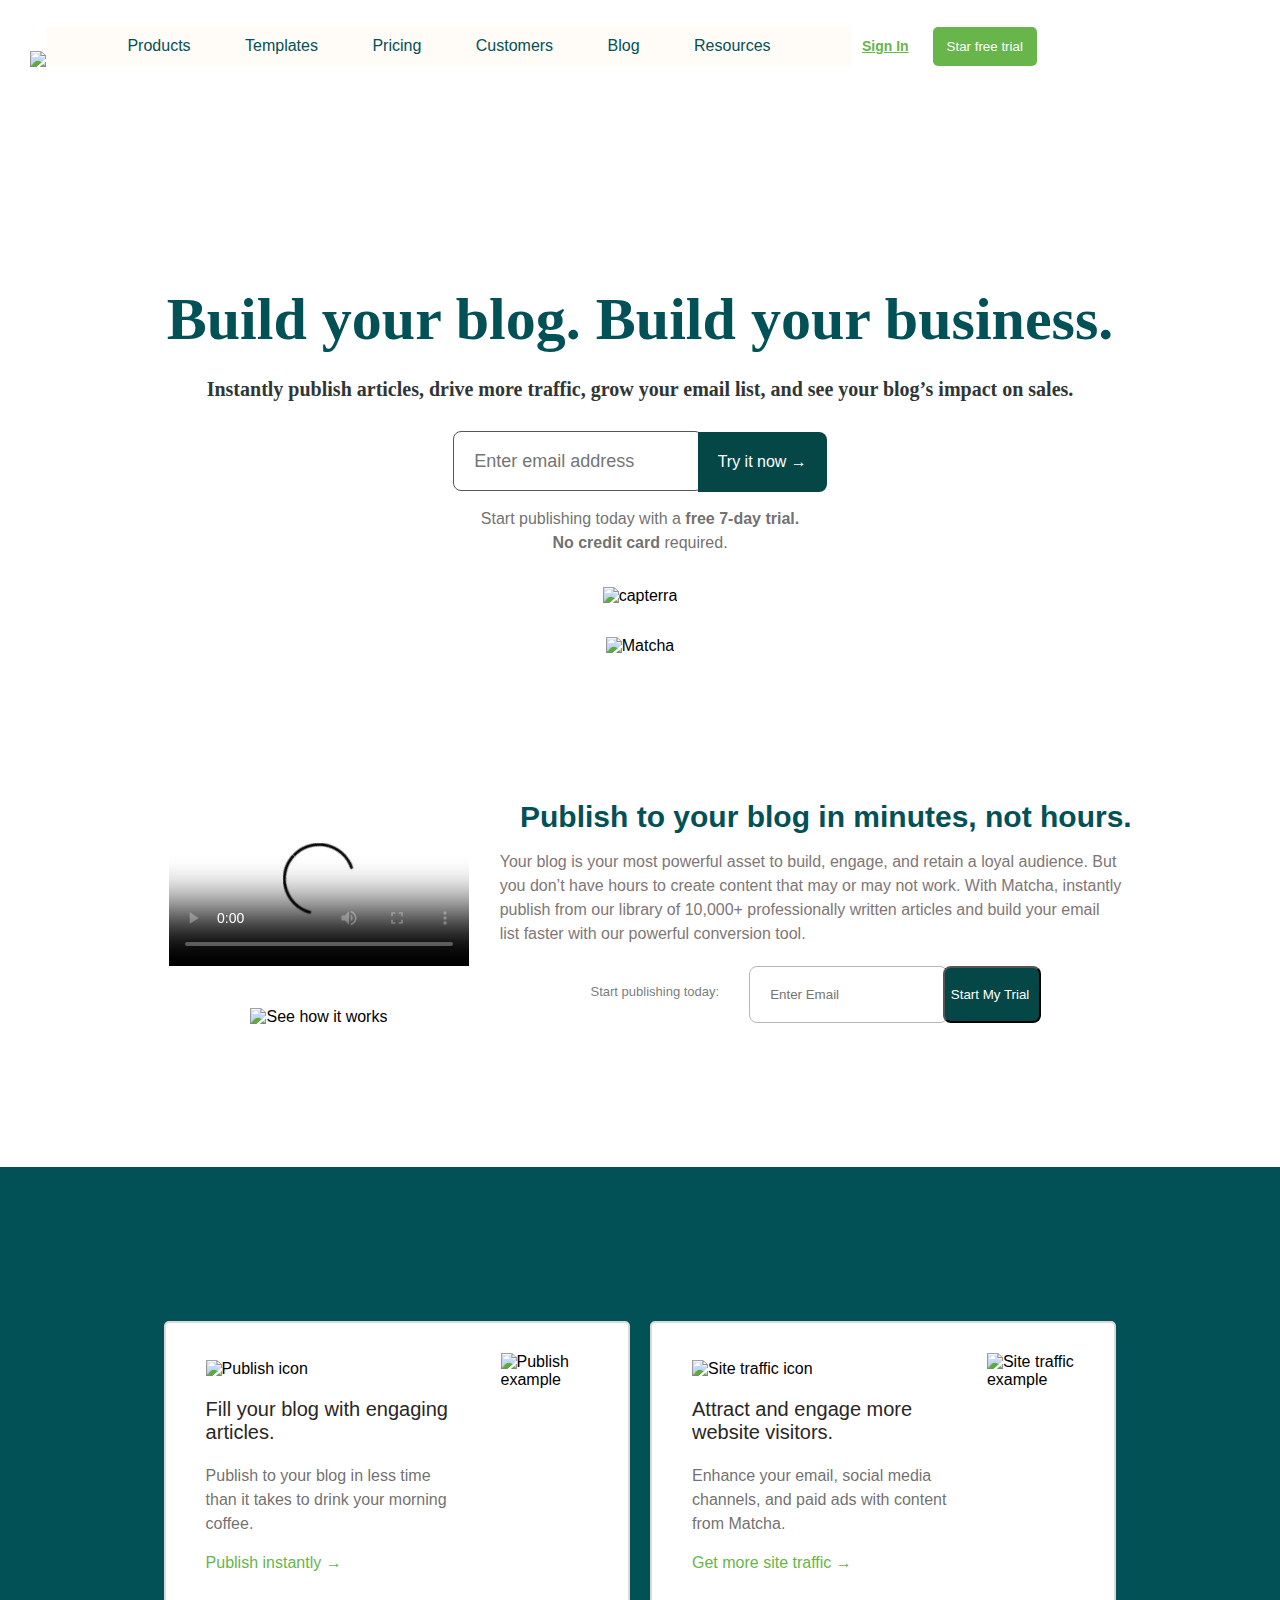
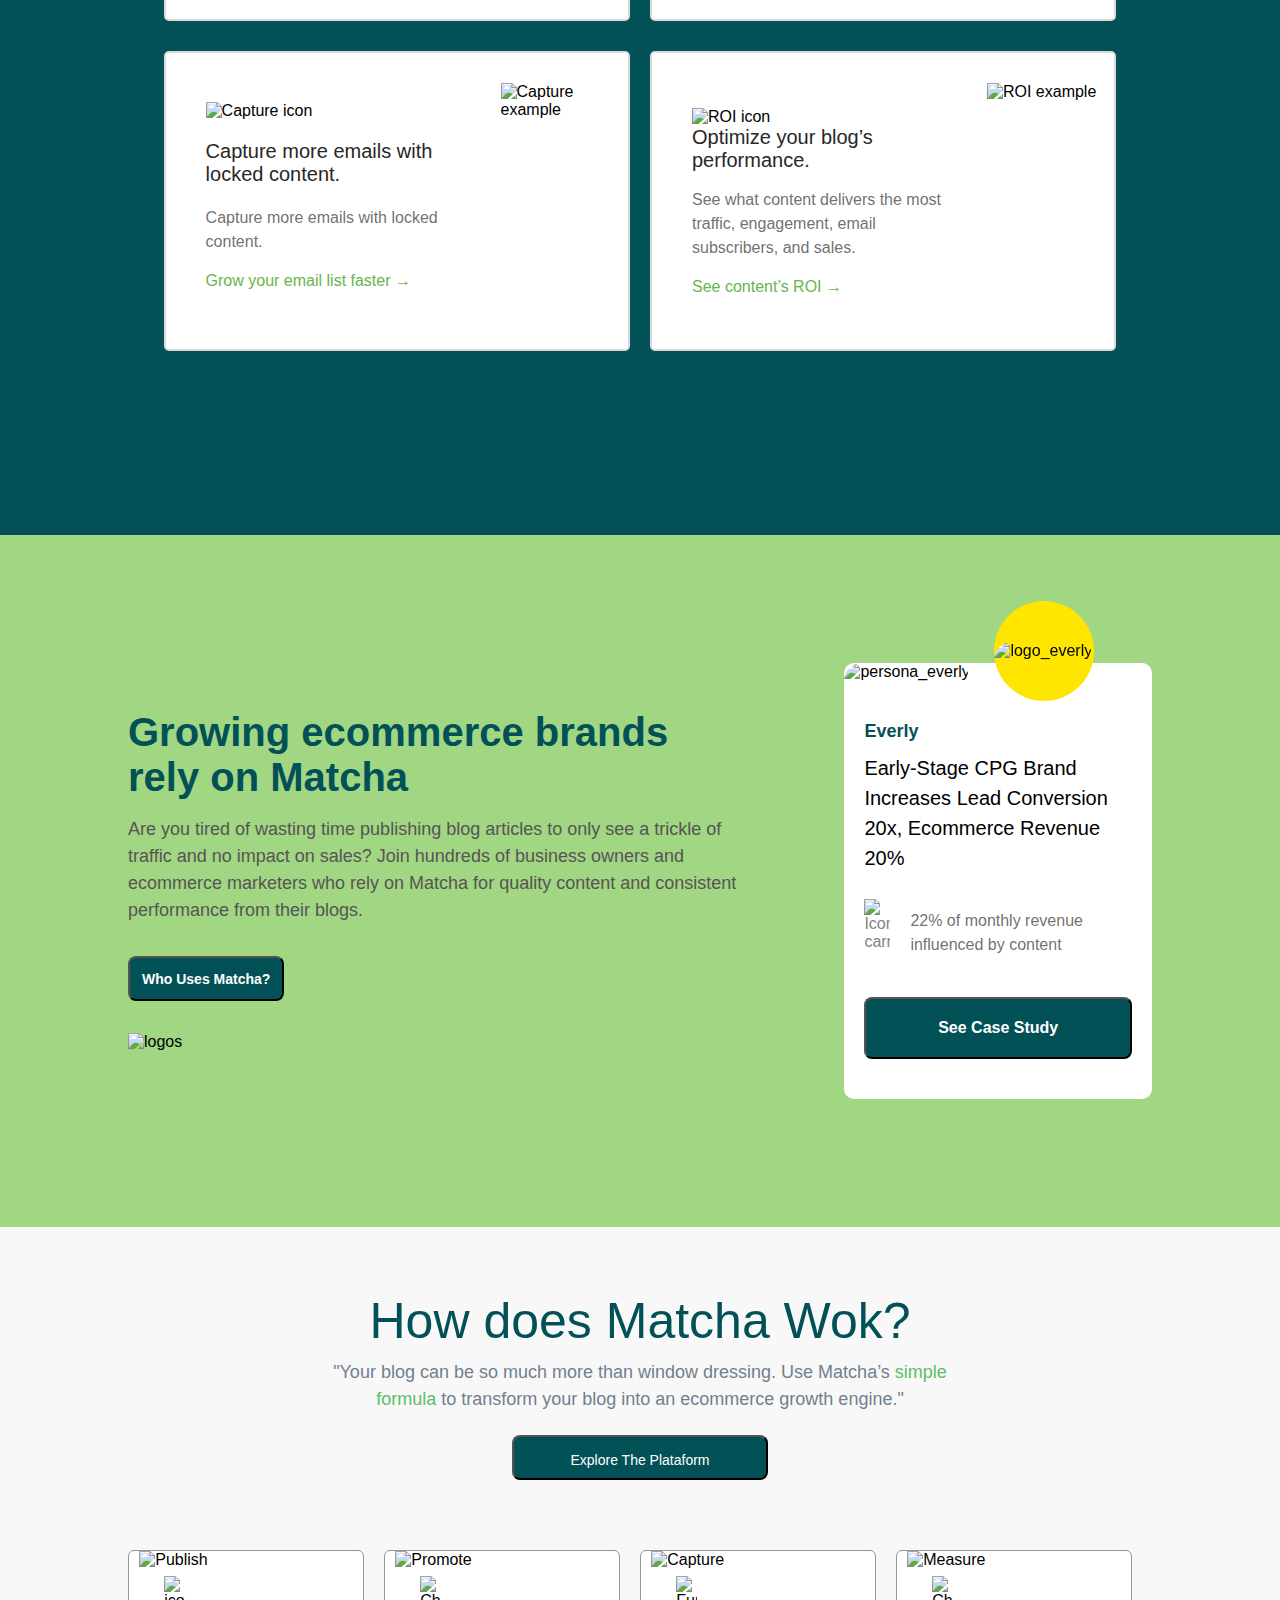
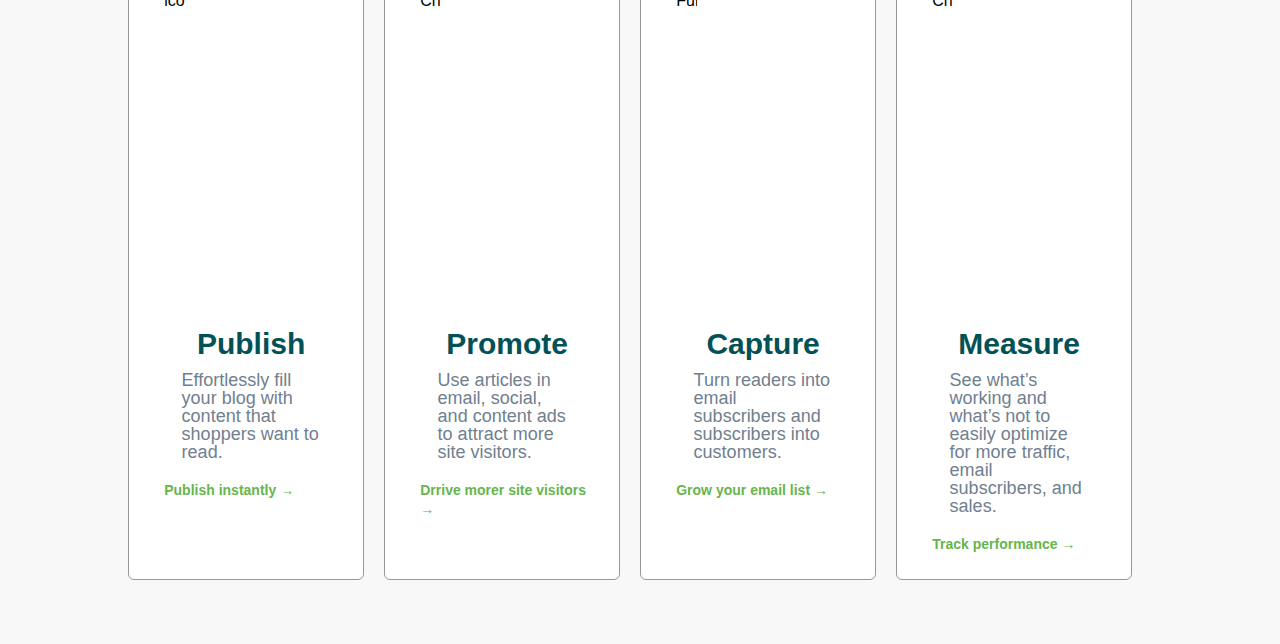
==== commit 1f66519e: "Sesion5" ====
--- a/index.html
+++ b/index.html
@@ -1,227 +1,219 @@
 <!DOCTYPE html>
-
 <html lang="en">
-<head>
+
+  <head>
     <meta charset="UTF-8">
     <meta http-equiv="X-UA-Compatible" content="IE=edge">
     <meta name="viewport" content="width=device-width, initial-scale=1.0">
     <title>Document</title>
     <link rel="stylesheet" href="./styles.css">
   </head>
-  
-  <body>
-
-    <section class=secheader>
-      <header class="header">
+
+<body>
+
+  <!-- HEADER -->
+
+  <section class="secheader">
+    <header class="header">
+      <figure>
         <a href="./index.html" clas="logo">
-          <img src="https://getmatcha.com/wp-content/themes/getmatcha/img/footer_logo.svg">
-  
-  
-        </a>
-        <nav class="navbar">
-          <ul>
-            <li class="menu-item">Products</li>
-            <li class="menu-item">Templates</li>
-            <li class="menu-item">Pricing</li>
-            <li class="menu-item">Customers</li>
-            <li class="menu-item">Blog</li>
-            <li class="menu-item">Resources</li>
-          </ul>
-        </nav>
-        <div class="actions">
-          <a href="./index.html" target="_blank">Sign In</a>
-          <button type="submit" class="button">Star free trial</button> <br><br>
-        </div>
-      </header>
-    </section>
-  
-    <br><br>
-   
-    <section class="secpromo">
-      <br><br>
-  
-      <article class="artvideo">
-        <video controls
-          poster="https://cdn.videvo.net/videvo_files/video/premium/video0036/thumbnails/computer_code00_small.jpg">
-          <source type="video/mp4"
-            src="https://cdn.videvo.net/videvo_files/video/premium/video0036/small_watermarked/computer_code00_preview.mp4">
-          </source>
-        </video>
+          <img src="https://getmatcha.com/wp-content/themes/getmatcha/img/footer_logo.svg"></a>
+      </figure>
+
+      <nav class="navbar">
+        <ul>
+          <li class="menu-item">Products</li>
+          <li class="menu-item">Templates</li>
+          <li class="menu-item">Pricing</li>
+          <li class="menu-item">Customers</li>
+          <li class="menu-item">Blog</li>
+          <li class="menu-item">Resources</li>
+        </ul>
+      </nav>
+
+      <div class="divactions">
+        <a href="./index.html" target="_blank">Sign In</a>
+        <button type="submit" class="button">Star free trial</button>
+      </div>
+    </header>
+  </section>
+
+  <!-- MAIN -->
+
+  <main>
+    <h1> Build your blog. Build your business. </h1>
+    <h5>Instantly publish articles, drive more traffic, grow your email list, and see your blog’s impact on sales.</h5>
+    <form class="form-iniciarseion">
+      <input type="email" id="email" name="femail" placeholder="Enter email address">
+      <button type="submit"> Try it now → </button>
+    </form>
+    <p>
+      Start publishing today with a <b>free 7-day trial.</b><br>
+      <b>No credit card</b> required.
+    </p>
+
+    <figure class="capterra">
+      <img src="https://getmatcha.com/wp-content/themes/getmatcha/img/capterra.png" 
+        alt="capterra">
+    </figure>
+
+    <figure class="ventanas-matcha">
+      <img src="https://getmatcha.com/wp-content/uploads/2019/09/intro_group_image.png" weight="400px" height="400px"
+        alt="Matcha">
+    </figure>
+  </main>
+
+  <!-- PROMO -->
+
+  <section class="secpromo">
+    <article class="artvideo">
+      <video controls
+        poster="https://cdn.videvo.net/videvo_files/video/premium/video0036/thumbnails/computer_code00_small.jpg">
+        <source type="video/mp4"
+          src="https://cdn.videvo.net/videvo_files/video/premium/video0036/small_watermarked/computer_code00_preview.mp4">
+        </source>
+      </video>
+      <figure>
         <img src="https://getmatcha.com/wp-content/themes/getmatcha/img/see_how_it_works.png" alt="See how it works" />
-      </article>
-  
-      <article class="publicidad">
-        <h2>Publish to your blog in minutes, not hours.</h2>
-        <p>
-          Your blog is your most powerful asset to build, engage, and retain a loyal
-          audience. But you don’t have hours to create content that may or may not
-          work. With Matcha, instantly publish from our library of 10,000+
-          professionally written articles and build your email list faster with our
-          powerful conversion tool.
-        </p>
-        <form>
-          <p>Start publishing today:</p>
-          <div>
-            <input type="email" id="email" name="femail" placeholder="Enter Email">
-            <button>Start My Trial</button>
-          </div>
-        </form>
-      </article>
-
-
-   </section>
-    <!--<section class="features">
-      <article class="feature-art"> Caracteristica 1</article>
-      <article class="feature-art"> Caracteristica 2</article>
-      <article class="feature-art"> Caracteristica 3</article>
-      <article class="feature-art"> Caracteristica 4</article>-->
-    
-    <section class="features">
-      <article class="feature-card">
-        <div class="feature-content">
+      </figure>
+    </article>
+
+    <article class="publicidad">
+      <h3>Publish to your blog in minutes, not hours.</h3>
+      <p>
+        Your blog is your most powerful asset to build, engage, and retain a loyal
+        audience. But you don’t have hours to create content that may or may not
+        work. With Matcha, instantly publish from our library of 10,000+
+        professionally written articles and build your email list faster with our
+        powerful conversion tool.
+      </p>
+      <form>
+        <p>Start publishing today:</p><br><br>
+        <div>
+          <input class="email" type="email" id="email" name="femail" placeholder="Enter Email" ;>
+          <button>Start My Trial</button>
+        </div>
+      </form>
+    </article>
+  </section>
+
+  <!--FEATURES -->
+
+  <section class="secfeatures">
+    <article class="artfeatures">
+      <div class="divfeatures">
+        <figure>
+          <img src="https://getmatcha.com/wp-content/themes/getmatcha/img/icon_publish.png" weidht="50px" height="50px"
+            alt="Publish icon" />
+        </figure>
+        <h3>Fill your blog with engaging articles.</h3>
+        <p>Publish to your blog in less time than it takes to drink your morning coffee.</p>
+        <br><a href="">Publish instantly →</a>
+      </div>
+      <div class="divfeatures-imagen">
+        <figure>
+          <img src="https://getmatcha.com/wp-content/themes/getmatcha/img/image_publish.png" weidht="100px"
+            height="150px" alt="Publish example" />
+        </figure>
+    </article>
+    <article class="artfeatures">
+      <div class="divfeatures">
+        <figure>
+          <img src="https://getmatcha.com/wp-content/themes/getmatcha/img/icon_site_traffic.png" weidht="50px"
+            height="50px" alt="Site traffic icon" />
+        </figure>
+        <h3>Attract and engage more website visitors.</h3>
+        <p>Enhance your email, social media channels, and paid ads with content from Matcha.</p>
+        <br> <a href="">Get more site traffic →</a>
+      </div>
+      <div class="divfeatures-imagen">
+        <figure>
+          <img src="https://getmatcha.com/wp-content/themes/getmatcha/img/image_site_traffic.png" weidht="250px"
+            height="200px" alt="Site traffic example" />
+        </figure>
+    </article>
+    <article class="artfeatures">
+      <div class="divfeatures">
+        <figure>
+          <img src="https://getmatcha.com/wp-content/themes/getmatcha/img/icon_capture.png" weidht="50px" height="50px"
+            alt="Capture icon" />
+        </figure>
+        <h3>Capture more emails with locked content.</h3>
+        <p>Capture more emails with locked content.</p>
+        <br> <a href="">Grow your email list faster →</a>
+      </div>
+      <div class="divfeatures-imagen">
+        <figure>
+          <img src="https://getmatcha.com/wp-content/themes/getmatcha/img/image_capture.png" weidht="250px"
+            height="200px" alt="Capture example" />
+        </figure>
+      </div>
+    </article>
+    <article class="artfeatures">
+      <div class="divfeatures">
+        <figure>
           <figure>
-            <img
-              src="https://getmatcha.com/wp-content/themes/getmatcha/img/icon_publish.png"
-              alt="Publish icon"
-            />
-          </figure>
-          <h3>Fill your blog with engaging articles.</h3>
-          <p>
-            Publish to your blog in less time than it takes to drink your
-            morning coffee.
-          </p>
-          <a href="">Publish instantly →</a>
-        </div>
-        <div class="feature-image">
-          <figure>
-            <img
-              src="https://getmatcha.com/wp-content/themes/getmatcha/img/image_publish.png"
-              alt="Publish example"
-            />
-          </figure>
-        </div>
-      </article>
-      <article class="feature-card">
-        <div class="feature-content">
-          <figure>
-            <img
-              src="https://getmatcha.com/wp-content/themes/getmatcha/img/icon_site_traffic.png"
-              alt="Site traffic icon"
-            />
-          </figure>
-          <h3>Attract and engage more website visitors.</h3>
-          <p>
-            Enhance your email, social media channels, and paid ads with content
-            from Matcha.
-          </p>
-          <a href="">Get more site traffic →</a>
-        </div>
-        <div class="feature-image">
-          <figure>
-            <img
-              src="https://getmatcha.com/wp-content/themes/getmatcha/img/image_site_traffic.png"
-              alt="Site traffic example"
-            />
-          </figure>
-        </div>
-      </article>
-      <article class="feature-card">
-        <div class="feature-content">
-          <figure>
-            <img
-              src="https://getmatcha.com/wp-content/themes/getmatcha/img/icon_capture.png"
-              alt="Capture icon"
-            />
-          </figure>
-          <h3>Capture more emails with locked content.</h3>
-          <p>
-            Convert 10x more of your traffic into subscribers and nurture them
-            to a sale.
-          </p>
-          <a href="">Grow your email list faster →</a>
-        </div>
-        <div class="feature-image">
-          <figure>
-            <img
-              src="https://getmatcha.com/wp-content/themes/getmatcha/img/image_capture.png"
-              alt="Capture example"
-            />
-          </figure>
-        </div>
-      </article>
-      <article class="feature-card">
-        <div class="feature-content">
-          <figure>
-            <img
-              src="https://getmatcha.com/wp-content/themes/getmatcha/img/icon_roi.png"
-              alt="ROI icon"
-            />
+            <img src="https://getmatcha.com/wp-content/themes/getmatcha/img/icon_roi.png" weidht="50px" height="50px"
+              alt="ROI icon" />
           </figure>
           <h3>Optimize your blog’s performance.</h3>
           <p>
-            See what content delivers the most traffic, engagement, email
-            subscribers, and sales.
-          </p>
-          <a href="">See content’s ROI →</a>
-        </div>
-        <div class="feature-image">
-          <figure>
-            <img
-              src="https://getmatcha.com/wp-content/themes/getmatcha/img/image_roi.png"
-              alt="ROI example"
-            />
-          </figure>
-        </div>
-      </article>
-    </section>
- 
-
-    <section class="secgrowing">
-      <article class="artgrowing">
-        <h2>Growing ecommerce brands rely on Matcha.</h2>
-        <p>
-          Are you tired of wasting time publishing blog articles to only see a trickle of traffic and no impact on sales?
-          Join hundreds of business owners and ecommerce marketers who rely on Matcha for quality content and consistent
-          performance from their blogs.
-        </p>
-        <form>
-          <div>
-            <button>Who Uses Matcha</button>
-          </div>
-        </form>
+            See what content delivers the most traffic, engagement, email subscribers, and sales.</p>
+          <br> <a href="">See content’s ROI →</a>
+      </div>
+      <div class="divfeatures-imagen">
+        <figure>
+          <img src="https://getmatcha.com/wp-content/themes/getmatcha/img/image_roi.png" weidht="200px" height="150px"
+            alt="ROI example" />
+        </figure>
+      </div>
+    </article>
+  </section>
+
+  <!--GROWING -->
+
+  <section class="secgrowing">
+    <article class="artgrowing">
+      <div class="divgrowing">
+        <h3>Growing ecommerce brands rely on Matcha</h3>
+        <p>Are you tired of wasting time publishing blog articles to only see a trickle of traffic and no impact on
+          sales? Join hundreds of business owners and ecommerce marketers who rely on Matcha for quality content and
+          consistent performance from their blogs.</p>
+        <button>Who Uses Matcha?</button>
         <figure>
           <img src="https://getmatcha.com/wp-content/uploads/2019/09/brands_group.png" alt="logos">
         </figure>
-      </article>
-  
-      <article class="arteverly">
-        <div class="diveverly">
-          <figure>
-            <img src="https://getmatcha.com/wp-content/uploads/2019/05/profile-headshot-square.png "  alt="Everly worker" width="200" height="200">
-          </figure>
-          <div class="divlogo">
-            <img src="https://getmatcha.com/wp-content/uploads/2019/05/everly_logo_blue_v3_x60@2x.png" alt="Everly">
-          </div>
-        </div>
-  
-        <div class="divbody">
-          <h4>Everly</h4>
-          <h3>
-            Early-Stage CPG Brand Increases Lead Conversion 20x,
-            Ecommerce Revenue 20%
-          </h3>
-          <div class="divresults">
-            <img src="https://getmatcha.com/wp-content/themes/getmatcha/img/icon_cart.png" alt="Car icon">
-            <p>22% of monthly revenue influenced by content</p>
-          </div>
-        </div>
-        <div class="divfooter">
-          <button>See Case Study</button>
-        </div>
-      </article>
-    </section>
-
-    <!-- HOW DOES MATCHA WOK-->
+      </div>
+    </article>
+
+    <article class="artcatalogo">
+      <div class="divcatalogo">
+        <figure>
+          <img src="https://getmatcha.com/wp-content/uploads/2019/05/profile-headshot-square.png " alt="persona_everly">
+        </figure>
+        <div class="divlogo">
+          <img src="https://getmatcha.com/wp-content/uploads/2019/05/everly_logo_blue_v3_x60@2x.png" alt="logo_everly">
+        </div>
+      </div>
+
+      <div class="divcatalogo-body">
+        <h4>Everly</h4>
+        <h3>
+          Early-Stage CPG Brand Increases Lead Conversion 20x,
+          Ecommerce Revenue 20%
+        </h3>
+        <div class="divcatalogo-body2">
+          <img src="https://getmatcha.com/wp-content/themes/getmatcha/img/icon_cart.png" alt="Icono carrito">
+          <p>22% of monthly revenue influenced by content</p>
+        </div>
+      </div>
+      <div class="divcatalogo-footer">
+        <button>See Case Study</button>
+      </div>
+    </article>
+  </section>
+
+  <!--DOES MATCHA WOK-->
   <section class="secMatchaWok">
 
     <h3> How does Matcha Wok? </h3>
@@ -294,6 +286,7 @@
       </article>
     </div>
   </section>
+
 </body>
-</html>
-  +
+</html>--- a/styles.css
+++ b/styles.css
@@ -1,382 +1,284 @@
-body{
+* {
+  margin: 0;
+  padding: 0;
+  box-sizing: border-box;
+}
+
+body {
+  background-color: rgb(255, 255, 255);
+  font-family: "Tahoma", sans-serif;
+}
+
+.secheader {
+  position: fixed;
+  background-color: white;
+  top: 0;
+  left: 0;
+  right: 0;
+}
+
+.header {
+  margin: 10px 10px 0 30px;
+  font-size: 0;
+  line-height: 45%;
+  font-family: "Verdana", sans-serif;
+  background-color: white;
+}
+
+.header>* {
+  display: inline-block;
+  font-size: 16px;
+  vertical-align: middle;
+  height: 100%;
+  line-height: 40px;
+}
+
+.secheader .logo {
+  width: 100%;
+}
+
+.secheader .navbar {
+  background-color: #fffbf7;
+  width: 65%;
+  text-align: center;
+  color: #025157
+}
+
+.secheader .navbar .menu-item {
+  display: inline;
+  margin: 0 25px 0 25px;
+}
+
+.secheader .divactions {
+  width: 20%;
+  text-align: left;
+  font-weight: 600;
+  font-size: 14px;
+}
+
+.divactions>* {
+  margin: 0 10px 0 10px;
+}
+
+.secheader .divactions a {
+  color: #67b54b;
+}
+
+.secheader .divactions button {
+  color: white;
+  background-color: #67b54b;
+  padding: 12px 14px 12px 14px;
+  border: 0;
+  border-radius: 5px;
+}
+
+
+main {
   margin-top: 285px;
   text-align: center;
 }
 
-.header {
-  margin: 40px 20px 0 20px ; 
-  font-size: 0;
-  line-height: 45%;
-  height: 45px;
-  font-family: sans-serif;
-}
-
-.header > * {
-  display: inline-block;
- font-size: 16px;
- vertical-align: middle;
- height : 100%;
- line-height: 45px;
-}
-
-li{
-    display: inline;
-    color:  #025157;
-    padding: 8px 0 8px 16px;
-    text-decoration: none;
-}
-
-.logo{
-  width: 100%;
-}
-
-.navbar{
+h1 {
+  color: #025157;
+  font-family: "Georgia", serif;
+  font-size: 60px;
+  margin-bottom: 24px;
+}
+
+h5 {
+  color: #303636;
+  font-family: "Constantia", serif;
+  font-size: 20px;
+  margin-bottom: 30px;
+}
+
+p {
+  color: #4d4a4acc;
+  margin-top: 16px;
+  font-size: 16px;
+  line-height: 1.5;
+}
+
+.form-iniciarseion {
+  margin-top: 10px;
+  height: 60px;
+}
+
+.form-iniciarseion input,
+button {
+  height: 100%;
+  border-radius: 8px;
+}
+
+.form-iniciarseion input {
+  border: 1px solid #575555;
+  padding: 10px 20px;
   width: 70%;
-  text-align: center;
-  color: #025157;
-}
-
-.menu-item {
-display: inline;
-margin-right: 25px;
-margin-left: 25px;
-}
-
-.actions {
-    width: 15%;
-    text-align: left;
-    font-size: 14px;
-    font-weight: 600;
-}
-
-.actions a {
-  color: #67b54b;
-}
-
-.actions > * {
-  margin-right: 10px;
-  margin-left: 10px;
-}
-
-.actions button {
-  color: white;
-  background-color: #67b54b;
-  padding-left: 14px;
-  padding-right: 14px;
-  padding-top: 12px;
-  padding-bottom: 12px;
-  border: 0;
-  border-radius: 5px;
-}
-
-button {
-  background-color: #025157;
+  max-width: 250px;
+  font-size: 18px;
+}
+
+.form-iniciarseion button {
+  background-color: #054646;
   color: #fff;
   border: none;
   border-top-left-radius: 0;
   border-bottom-left-radius: 0;
-  padding: 6px 20px;
+  padding: 10px 20px;
   margin-left: -10px;
-}
-  
-body{
-  background-color: #ffffff;
-  /*background-image: url('https://image.freepik.com/vector-gratis/fondo-blanco-gris-brillante-lineas-onduladas_1017-25101.jpg');  */
-}
-
-p{
-  color: #8b8b8bcc
-}
-
-button{
+  font-size: 16px;
+}
+
+figure {
+  margin-top: 32px;
+}
+
+.ventanas-matcha>img {
+  width: 70%;
+}
+
+
+.secpromo {
+  display: flex;
+  width: 80%;
+  margin: 100px auto;
+  align-items: center;
+  background-color: white;
+}
+
+.secpromo .publicidad {
+  display: flex;
+  flex-direction: column;
+  align-items: center;
+  justify-content: right;
+}
+
+.secpromo .publicidad>h3 {
+  font-family: "Verdana", sans-serif;
+  font-size: 30px;
+  color: #025157;
+}
+
+.secpromo .publicidad>p {
+  font-size: 16px;
+  color: #807676;
+  line-height: 1.5;
+  margin-bottom: 20px;
+  margin-right: 30px;
+  font-family: "Helvetica", sans-serif;
+
+}
+
+.secpromo .publicidad>form {
+  display: flex;
+
+}
+
+.secpromo .publicidad>form p {
+  color: #505858cb;
+  margin-right: 10px;
+  font-size: 13px;
+  text-align: left;
+}
+
+.secpromo .publicidad .email {
+  border: 1px solid #b6b6b6;
+  padding: 20px 20px;
+  width: 60%;
+  max-width: 250px;
+  text-align: left;
+  border-radius: 8px;
+  margin-left: 20px;
+}
+
+.secpromo .publicidad>form button {
+  color: white;
+  background-color: #054646;
+  padding: 2px 10px 2px 6px;
+  border-radius: 8px;
+  margin-left: -10px;
+}
+
+.secpromo .publicidad img {
+  width: 120px;
+}
+
+
+.secpromo .artvideo {
+  display: flex;
+  flex-direction: column;
+  align-items: center;
+  padding: 6% 3% 4% 4%;
+}
+
+.secpromo .artvideo img {
+  width: 100px;
+  margin-top: 10px;
+}
+
+.secfeatures {
   background-color: #025157;
-
-  color : #fff;
-}
-
-.imagen1 { 
-text-align: right;
-}
-
-.publicidad {
-font-family: Helvetica;
-display: flex;
-flex-direction: column;
-align-items: center;
-justify-content: right;
-padding-top: 5%;
-}
-
-.publicidad > h2 {
-font-family: "Alegreya", serif;
-font-size: 40px;
-line-height: 48px;
-color: #025157;
-}
-
-.publicidad > p {
-font-size: 16px;
-color: #343434;
-line-height: 1.5;
-margin-bottom: 20px;
-}
-
-.publicidad > form {
-display: flex;
-}
-
-.publicidad > form p {
-color: #025157;
-margin-right: 18px;
-}
-
-.publicidad  img {
-  width: 120px;
-  margin-top: 10px;
-}
-
-.secpromo {
-  display: flex;
-  width: 70%;
-  margin: 100px auto;
-  align-items: center;
-}
-
-.artvideo {
-  display: flex;
-  flex-direction: column;
-  align-items: center;
-  padding-right: 5%;
-}
-
-.artvideo img {
-  width: 120px;
-  margin-top: 10px;
-}
-
-.secheader {
-  position: fixed;
-  top: 0;
-  left: 0;
-  right: 0;
-  background-color: #fffbf7;
-}
-
-.secgrowing {
-  background-color: #a1d683;
-  padding: 5% 15%;
-  display: flex;
-  align-items: center;
-  justify-content: space-around;
-}
-
-.success-stories .artgrowing {
-  flex: 2;
-  padding-right: 100px;
-}
-
-.secgrowing .artgrowing h2 {
-  font-family: "Alegreya", serif;
-  font-size: 51px;
-  color: #025157;
-}
-
-.secgrowing .artgrowing p {
-  color: #343434;
-  font-size: 20px;
-  margin-bottom: 1rem;
-}
-
-.secgrowing .artgrowing button {
-  font-size: 16px;
-  padding: 12px 12px 6px 12px;
-  border-radius: 8px;
-  height: 45px;
-  font-weight: 600;
-  margin-left: 0;
-}
-
-.secgrowing .artgrowing img {
-  width: 80%;
-  max-width: 80%;
-  margin-left : 0;
-}
-
-.secgrowing .arteverly {
-  flex: 1;
-}
-
-.secgrowing .arteverly {
-  margin-left: 10%;
-  float : right;
-  max-width: 550px;
-  width: 80%;
-  background-color: #fff;
-  border-radius: 10px;
-}
-
-.secgrowing .arteverly .diveverly .img {
-  border-top-left-radius: 20px;
-  border-top-right-radius: 20px;
-  width: 80%;
-  max-width: 80%;
-}
-
-.secgrowing .arteverly .diveverly .figure {
-  margin-top: 0;
-  margin-right: 10%;
-}
-
-.secgrowing .arteverly .diveverly {
-  position: relative;
-  }
-
-.secgrowing .arteverly .divlogo {
-  position: absolute;
-  bottom: -20px;
-  right: 20px;
-  width: 100px;
-  height: 100px;
-  background-color: #f9da73;
-  border-radius: 50%;
-  display: flex;
-  justify-content: center;
-  align-items: center;
-}
-
-.secgrowing .arteverly .divlogo img {
-  max-width: 75%;
-}
-
-  
-  .secgrowing .arteverly .divbody,
-  .secgrowing .arteverly .divfooter {
-    padding: 25px;
-  }
-
-  .secgrowing .arteverly .divbody h4 {
-    color: #025157;
-    font-size: 18px;
-    font-weight: 600;
-    line-height: 20px;
-    margin-bottom: 12px;
-  }
-
-  .secgrowing .arteverly .divbody h3 {
-    font-size: 25px;
-    font-weight: 400;
-    line-height: 30px;
-    margin-bottom: 20px;
-  }
-  
-  .secgrowing .arteverly .divbody .divresults {
-    display: flex;
-    align-items: center;
-    color: #828282;
-  }
-
-  .secgrowing .arteverly .divbody .divresults img {
-    width: 26px;
-    margin-right: 20px;
-  }
-
-  .secgrowing .arteverly .divbody .divresults p {
-    margin-top: 0;
-  }
-
-  .secgrowing .arteverly .divbody .divfooter {
-    margin-bottom: 20px;
-    background-color: unset;
-    border-top: unset;
-  }
-  
-  .secgrowing .arteverly .divbody .divfooter button {
-    display: block;
-    margin-left: 0;
-    border-radius: 5px;
-    font-size: 13;
-    font-weight: 600;
-    padding: 12px 20px;
-    width: 100%;
-  }
-
-  /*.features{
-    display: grid;
-    grid-template-columns: 300px 300px;
-   grid-template-columns: repeat(2,300px);
-   grid-template-columns: 500px 1fr;
-grid-template-columns: repeat(2, 1fr);
-grid-template-rows: repeat(2, 330px);
-  }
-  .feature-art{
-    background-color: rgb(140, 178, 190);
-    margin: 10px;
-    width: 40%;
-    height: 50px;
-}*/
-
-.features {
-  background-color: #025157;
-  padding: 5% 10%;
+  padding: 12% 12%;
   display: grid;
   grid-template: repeat(2, 330px) / repeat(2, 1fr);
 }
 
-.features .feature-card {
+.secfeatures .artfeatures {
   margin-bottom: 30px;
-  margin-left: 15px;
-  margin-right: 15px;
+  margin-left: 10px;
+  margin-right: 10px;
   background-color: #fff;
-  border: 1px solid #dadada;
+  border: 2px solid #dadada;
   border-radius: 5px;
   display: flex;
   align-items: center;
   overflow: hidden;
 }
 
-.features .feature-card .feature-content {
-  padding: 30px 20px 40px 40px;
+.secfeatures .artfeatures .divfeatures {
+  padding: 30px 40px 60px 40px;
   flex: 2;
 }
 
-.features .feature-card .feature-content > * {
-  margin-bottom: 1rem;
-  margin-top: 0;
-}
-
-.features .feature-card .feature-content img {
+.secfeatures .artfeatures .divfeatures>* {
+  margin-bottom: 0rem;
+  margin-top: 20px;
+}
+
+.secfeatures .artfeatures .divfeatures img {
   width: 50px;
 }
 
-.features .feature-card .feature-content h3 {
-  font-size: 24px;
-  color: #343434;
+.secfeatures .artfeatures .divfeatures h3 {
+  font-size: 20px;
+  color: #292626;
   font-weight: 400;
-}
-
-.features .feature-card .feature-content p {
-  font-size: 16px;
-  color: #7e7e7e;
+  text-align: left;
+}
+
+.secfeatures .artfeatures .divfeatures-div p {
+  font-size: 14px;
+  color: #756d6d;
   font-weight: 400;
-}
-
-.features .feature-card .feature-content a {
+  text-align: justify;
+}
+
+.secfeatures .artfeatures .divfeatures a {
   font-size: 16px;
   color: #67b54b;
-  font-weight: 600;
+  font-weight: 500;
   text-decoration: none;
 }
 
-.features .feature-card .feature-image {
+.secfeatures .artfeatures .divfeatures-imagen {
   flex: 1;
   width: 40%;
-  position: relative;
-  right: -50px;
+  right: -40px;
   height: 80%;
 }
 
-.features .feature-card .feature-image figure,
-.features .feature-card .feature-image img {
+.secfeatures .artfeatures .divfeatures-imagen figure,
+.secfeatures .artfeatures .divfeatures-imagen img {
   margin-top: 0;
   height: 100%;
 }
@@ -517,7 +419,7 @@
   text-align: center;
 }
 
-.secMatchaWok  h3 {
+.secMatchaWok h3 {
   color: #025157;
   font-size: 50px;
   line-height: 60px;
@@ -526,7 +428,7 @@
   margin-bottom: 8px;
 }
 
-.secMatchaWok  p {
+.secMatchaWok p {
   max-width: 60%;
   color: slategrey;
   font-size: 18px;
@@ -536,12 +438,12 @@
   margin-bottom: 16px;
 }
 
-.secMatchaWok  a {
+.secMatchaWok a {
   color: rgb(91, 190, 107);
   text-decoration: none;
 }
 
-.secMatchaWok  button {
+.secMatchaWok button {
   border-radius: 8px;
   font-size: 14px;
   font-weight: 400;
@@ -619,9 +521,69 @@
   text-decoration: none;
 }
 
-
+/** dispositivos móviles en vista viewport (vertical) */
 @media (max-width: 575px) {
-  main {
-    margin-top: 130px;
-  }
- }+  .navbar,
+  .divactions {
+    display: none;
+  }
+  h1 {
+    font-size: 30px;
+    text-align: center;
+  }
+  main{
+    margin-top: 150px;
+  }
+  .capterra > img{
+    width: 100%;
+  }
+
+  .secpromo {
+    flex-direction: column;
+    max-width: 90%;
+  }
+
+  .artvideo > video {
+    width: 100%;
+  }
+
+  .publicidad {
+    margin-top: 10px;
+  }
+
+  .publicidad > h3 {
+    font-size: 25px;
+    line-height: 1.2;
+  }
+
+  .secfeatures {
+    grid-template: repeat(4, 1fr) / 1fr;
+    padding-left: 0;
+    padding-right: 0;
+  }
+  
+  .divfeatures-imagen {
+    display: none;
+  }
+ } 
+
+/** dispositivos pequeños en vista landscape (horizontal) */
+@media (min-width: 576px) and (max-width: 767px) {
+  
+}
+
+/** dispositivos medianos (tablets) */
+@media (min-width: 768px) and (max-width: 991px) {
+  
+}
+
+/** dispositivos grandes (desktops) */
+@media (min-width: 992px) and (max-width: 1199px) {
+  
+}
+
+/** dispositivos extra grandes (monitores grandes, tvs) */
+@media (min-width: 1200px) {
+  
+}
+
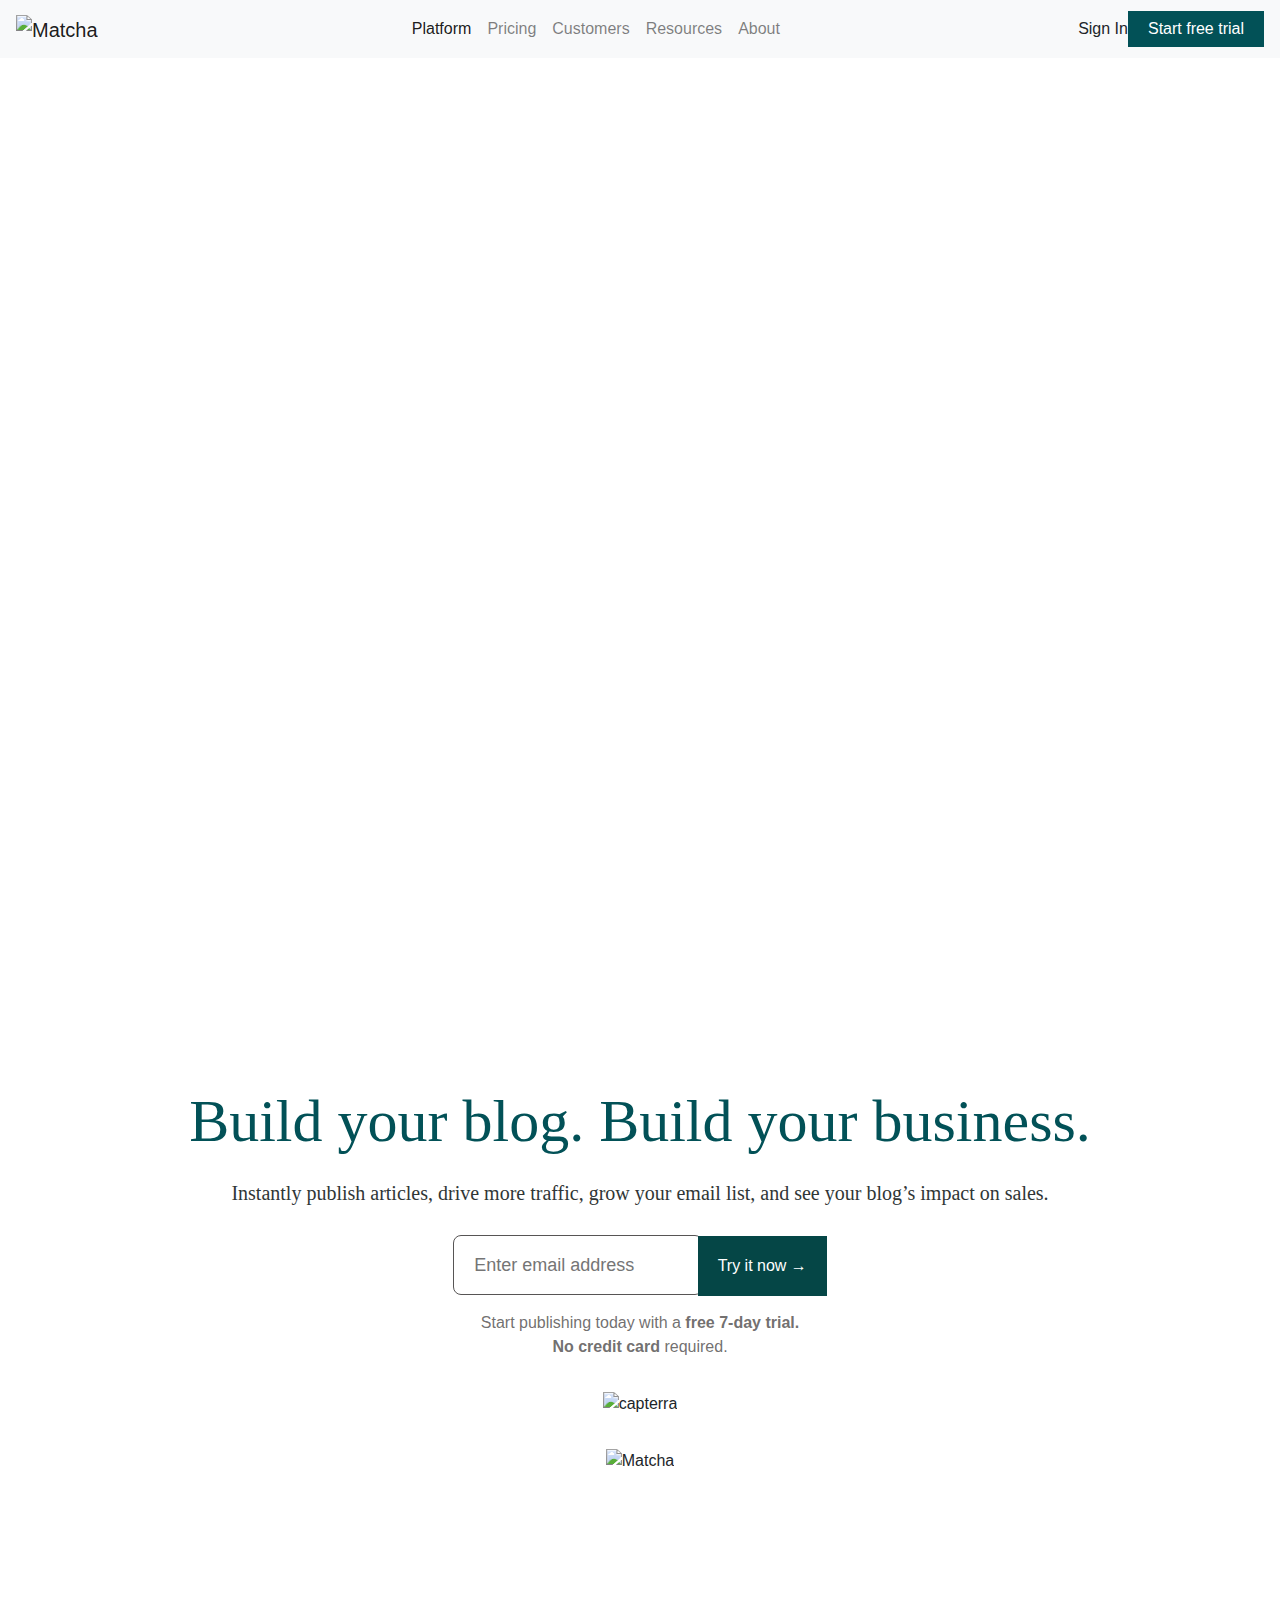
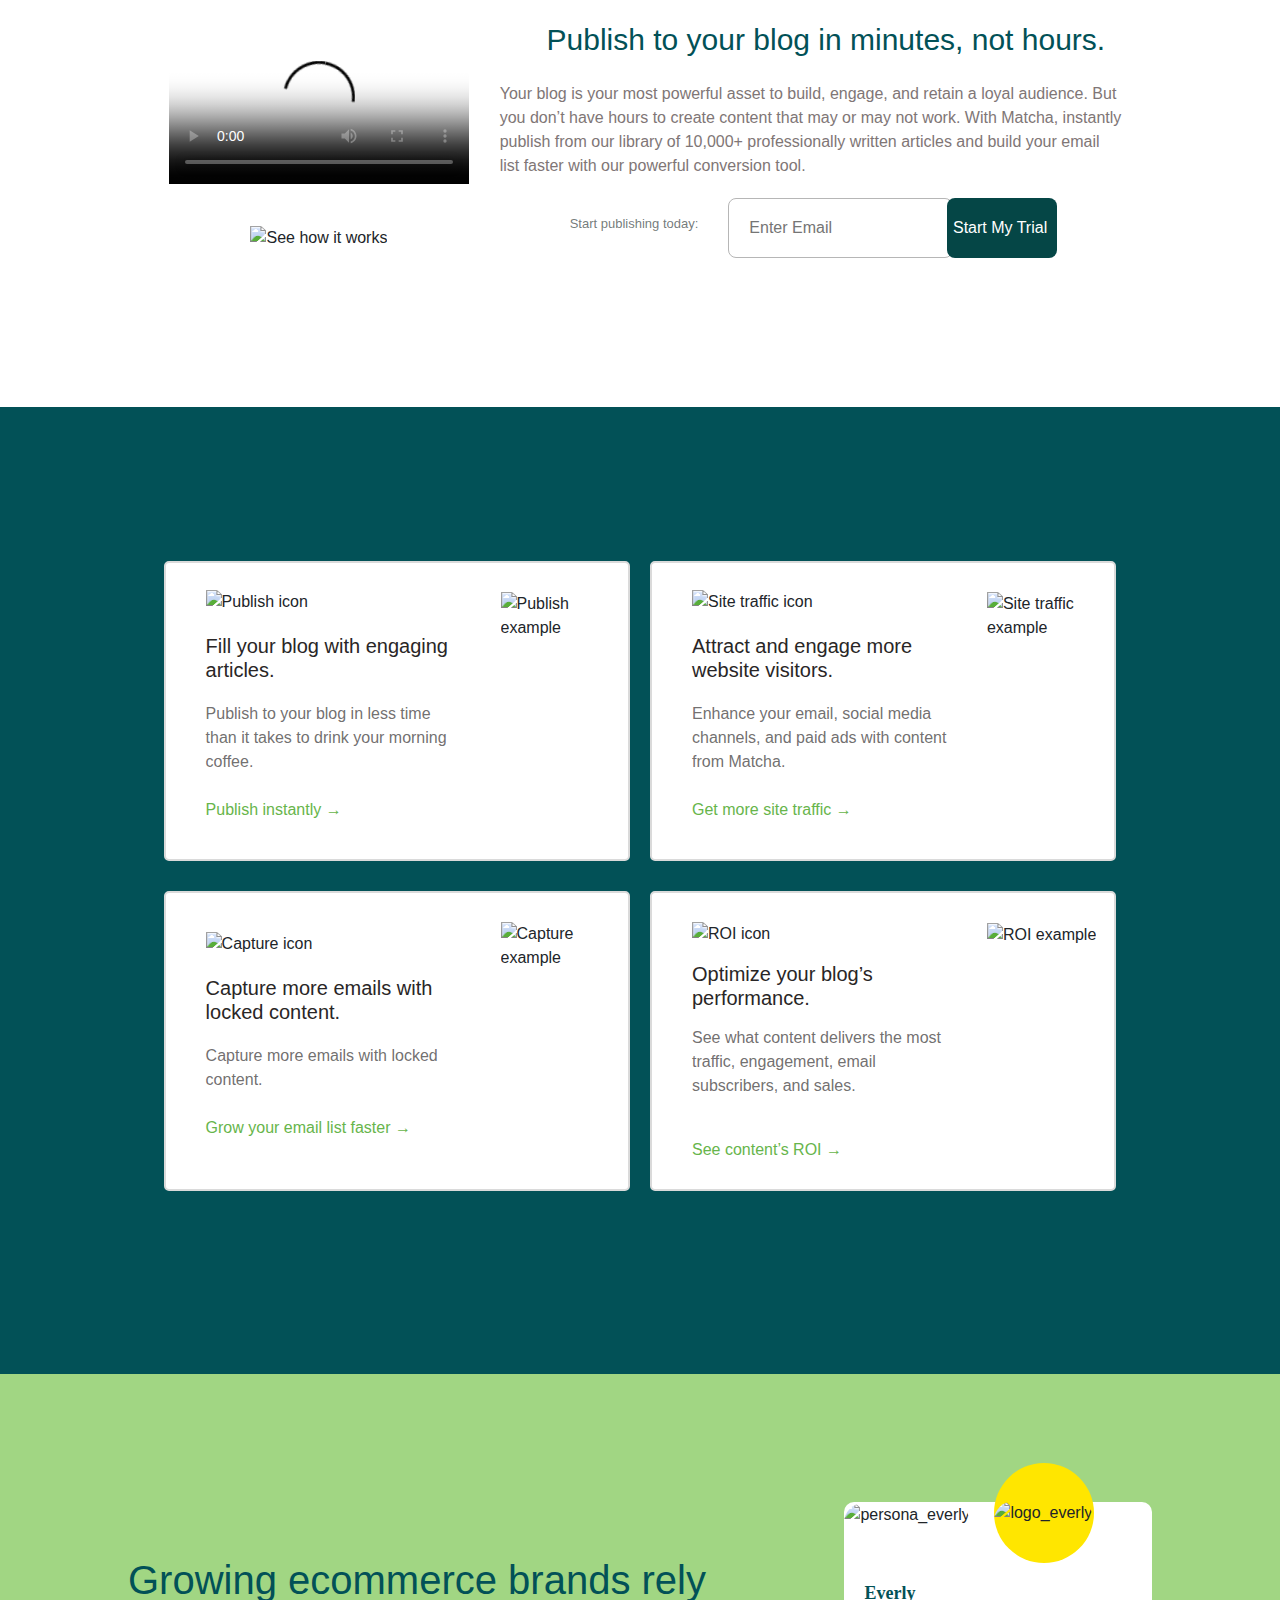
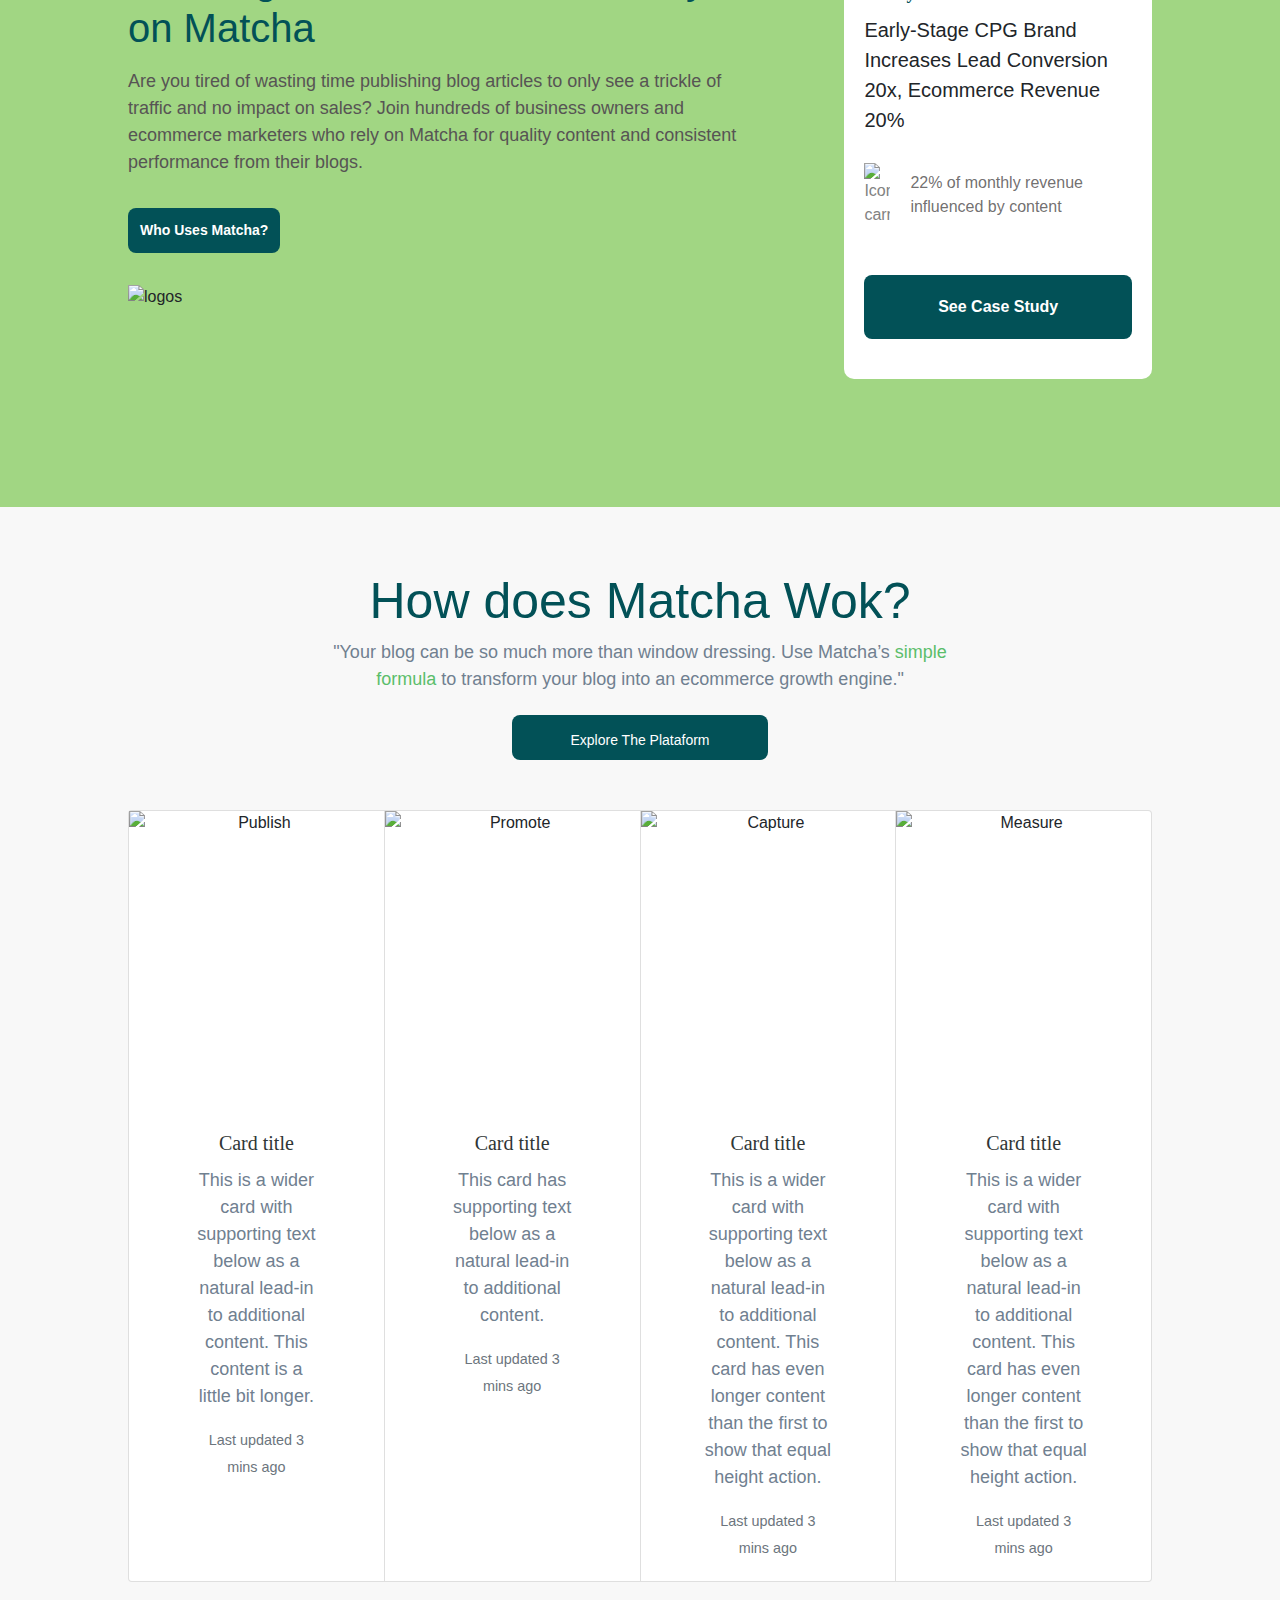
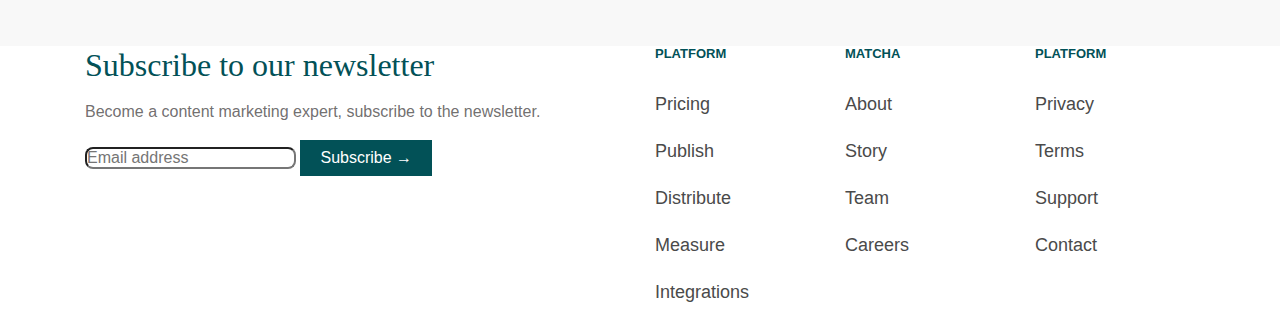
==== commit 41fbd094: "sesion6" ====
--- a/index.html
+++ b/index.html
@@ -1,25 +1,25 @@
 <!DOCTYPE html>
 <html lang="en">
 
-  <head>
-    <meta charset="UTF-8">
-    <meta http-equiv="X-UA-Compatible" content="IE=edge">
-    <meta name="viewport" content="width=device-width, initial-scale=1.0">
-    <title>Document</title>
-    <link rel="stylesheet" href="./styles.css">
-  </head>
-
+<head>
+  <meta charset="UTF-8">
+  <meta http-equiv="X-UA-Compatible" content="IE=edge">
+  <meta name="viewport" content="width=device-width,initial-scale=1.0,user-scalable=no" />
+  <title>Matcha</title>
+  <!-- <link href="https://cdn.jsdelivr.net/npm/bootstrap@5.0.2/dist/css/bootstrap.min.css" rel="stylesheet" integrity="sha384-EVSTQN3/azprG1Anm3QDgpJLIm9Nao0Yz1ztcQTwFspd3yD65VohhpuuCOmLASjC" crossorigin="anonymous"> -->
+  <link rel="stylesheet" href="https://stackpath.bootstrapcdn.com/bootstrap/4.4.1/css/bootstrap.min.css"
+    integrity="sha384-Vkoo8x4CGsO3+Hhxv8T/Q5PaXtkKtu6ug5TOeNV6gBiFeWPGFN9MuhOf23Q9Ifjh" crossorigin="anonymous" />
+  <link rel="stylesheet" href="./styles.css">
+</head>
 <body>
 
   <!-- HEADER -->
-
-  <section class="secheader">
+  <!-- <section class="secheader">
     <header class="header">
       <figure>
         <a href="./index.html" clas="logo">
           <img src="https://getmatcha.com/wp-content/themes/getmatcha/img/footer_logo.svg"></a>
       </figure>
-
       <nav class="navbar">
         <ul>
           <li class="menu-item">Products</li>
@@ -30,16 +30,73 @@
           <li class="menu-item">Resources</li>
         </ul>
       </nav>
-
       <div class="divactions">
         <a href="./index.html" target="_blank">Sign In</a>
         <button type="submit" class="button">Star free trial</button>
       </div>
     </header>
-  </section>
-
+  </section> -->
+
+  <nav class="navbar navbar-expand-lg navbar-light bg-light fixed-top">
+    <a class="navbar-brand" href="#">
+      <img src="https://getmatcha.com/wp-content/themes/getmatcha/img/footer_logo.svg" alt="Matcha" />
+    </a>
+    <button class="navbar-toggler" type="button" data-toggle="collapse" data-target="#navbarSupportedContent"
+      aria-controls="navbarSupportedContent" aria-expanded="false" aria-label="Toggle navigation">
+      <span class="navbar-toggler-icon"></span>
+    </button>
+
+    <div class="collapse navbar-collapse" id="navbarSupportedContent">
+      <ul class="navbar-nav mx-auto">
+        <li class="nav-item active">
+          <a class="nav-link" href="#">Platform</a>
+        </li>
+        <li class="nav-item">
+          <a class="nav-link" href="./pricing.html">Pricing</a>
+        </li>
+        <li class="nav-item">
+          <a class="nav-link" href="#">Customers</a>
+        </li>
+        <li class="nav-item">
+          <a class="nav-link" href="#">Resources</a>
+        </li>
+        <li class="nav-item">
+          <a class="nav-link" href="#">About</a>
+        </li>
+      </ul>
+      <form class="form-inline my-2 my-lg-0">
+        <a>Sign In</a>
+        <button>Start free trial</button>
+      </form>
+    </div>
+  </nav>
+
+  <!-- CAROUSEL-->
+
+  <div id="carouselExampleControls" class="carousel slide" data-bs-ride="carousel">
+    <div class="carousel-inner">
+      <div class="carousel-item active">
+        <img src="https://wallpaperaccess.com/full/3328598.jpg" width="200px" height="800px" class="d-block w-100" alt="gamergirl">
+      </div>
+      <div class="carousel-item">
+        <img src="https://wallpaperboat.com/wp-content/uploads/2020/04/gamer-girl-01.jpg" weidht="200px" height="800px" class="d-block w-100" alt="gamergirl2">
+      </div>
+      <div class="carousel-item">
+        <img src="https://wallpapercave.com/wp/wp5394028.jpg" weidht="200px" height="800px" class="d-block w-100" alt="gamergirl3">
+      </div>
+    </div>
+    <a class="carousel-control-prev" href="#carouselExampleControls" role="button" data-slide="prev">
+      <span class="carousel-control-prev-icon" aria-hidden="true"></span>
+      <span class="sr-only">Previous</span>
+    </a>
+    <a class="carousel-control-next" href="#carouselExampleControls" role="button" data-slide="next">
+      <span class="carousel-control-next-icon" aria-hidden="true"></span>
+      <span class="sr-only">Next</span>
+    </a>
+  </div> 
+
+  
   <!-- MAIN -->
-
   <main>
     <h1> Build your blog. Build your business. </h1>
     <h5>Instantly publish articles, drive more traffic, grow your email list, and see your blog’s impact on sales.</h5>
@@ -51,12 +108,9 @@
       Start publishing today with a <b>free 7-day trial.</b><br>
       <b>No credit card</b> required.
     </p>
-
     <figure class="capterra">
-      <img src="https://getmatcha.com/wp-content/themes/getmatcha/img/capterra.png" 
-        alt="capterra">
+      <img src="https://getmatcha.com/wp-content/themes/getmatcha/img/capterra.png" alt="capterra">
     </figure>
-
     <figure class="ventanas-matcha">
       <img src="https://getmatcha.com/wp-content/uploads/2019/09/intro_group_image.png" weight="400px" height="400px"
         alt="Matcha">
@@ -64,7 +118,6 @@
   </main>
 
   <!-- PROMO -->
-
   <section class="secpromo">
     <article class="artvideo">
       <video controls
@@ -77,7 +130,6 @@
         <img src="https://getmatcha.com/wp-content/themes/getmatcha/img/see_how_it_works.png" alt="See how it works" />
       </figure>
     </article>
-
     <article class="publicidad">
       <h3>Publish to your blog in minutes, not hours.</h3>
       <p>
@@ -97,8 +149,7 @@
     </article>
   </section>
 
-  <!--FEATURES -->
-
+  <!-- FEATURES -->
   <section class="secfeatures">
     <article class="artfeatures">
       <div class="divfeatures">
@@ -170,8 +221,7 @@
     </article>
   </section>
 
-  <!--GROWING -->
-
+  <!-- GROWING -->
   <section class="secgrowing">
     <article class="artgrowing">
       <div class="divgrowing">
@@ -185,7 +235,6 @@
         </figure>
       </div>
     </article>
-
     <article class="artcatalogo">
       <div class="divcatalogo">
         <figure>
@@ -195,7 +244,6 @@
           <img src="https://getmatcha.com/wp-content/uploads/2019/05/everly_logo_blue_v3_x60@2x.png" alt="logo_everly">
         </div>
       </div>
-
       <div class="divcatalogo-body">
         <h4>Everly</h4>
         <h3>
@@ -213,80 +261,120 @@
     </article>
   </section>
 
-  <!--DOES MATCHA WOK-->
+  <!-- HOW DOES MATCHA WOK-->
   <section class="secMatchaWok">
-
     <h3> How does Matcha Wok? </h3>
     <p>"Your blog can be so much more than window dressing. Use Matcha’s <a href="">simple formula</a> to transform
       your blog into an
       ecommerce growth engine."</p>
     <button>Explore The Plataform</button>
 
-    <div class="divMatchaInformacion">
-      <article class="artMatchaInformacion">
-        <div class="divMatcha-Imagen">
-          <img src="https://getmatcha.com/wp-content/themes/getmatcha/img/ill-publish.png" weidht="300px" height="300px"
-            alt="Publish" class="Matcha-imagen">
-          <img src="https://getmatcha.com/wp-content/themes/getmatcha/img/icon_content.png"  weidht="30px" height="30px" alt="icon_content"
-            class="Matcha-icon">
-        </div>
-        <div class="divMatcha-Body">
-          <h4>Publish</h4>
-          <p>Effortlessly fill your blog with content that shoppers want to read.</p>
-          <a href="">Publish instantly →</a>
-        </div>
-      </article>
-
-      <article class="artMatchaInformacion">
-        <div class="divMatcha-Imagen">
-          <img src="https://getmatcha.com/wp-content/themes/getmatcha/img/ill-promote.png" weidht="300px" height="300px"
-            alt="Promote" class="Matcha-imagen">
-          <img src="https://getmatcha.com/wp-content/themes/getmatcha/img/icon_channels.png" weidht="30px" height="30px"  alt="Channels icon"
-            class="Matcha-icon">
-        </div>
-        <div class="divMatcha-Body">
-          <h4>Promote</h4>
-          <p>Use articles in email, social, and content ads to attract more site visitors.</p>
-          <a href="">Drrive morer site visitors →</a>
-        </div>
-      </article>
-
-      <article class="artMatchaInformacion">
-        <div class="divMatcha-Imagen">
-           <img src="https://getmatcha.com/wp-content/themes/getmatcha/img/ill-capture.png" weidht="300px" height="300px"
-            alt="Capture" class="Matcha-imagen">
-          <img src="https://getmatcha.com/wp-content/themes/getmatcha/img/icon_funnel.png"  weidht="30px" height="30px"  alt="Funnel icon"
-            class="Matcha-icon">
-        </div>
-        <div class="divMatcha-Body">
-          <h4>Capture</h4>
-          <p>Turn readers into email subscribers and subscribers into customers.</p>
-          <a href="">Grow your email list →</a>
-        </div>
-      </article>
-
-      <article class="artMatchaInformacion">
-        <div class="divMatcha-Imagen">
-          <img src="https://getmatcha.com/wp-content/themes/getmatcha/img/ill-measure.png" weidht="300px" height="300px"
-            alt="Measure" class="Matcha-imagen">
-          <img src="https://getmatcha.com/wp-content/themes/getmatcha/img/icon_chart.png"  weidht="30px" height="30px"  alt="Chart icon"
-            class="Matcha-icon">
-        </div>
-        <div class="divMatcha-Body">
-          <h4>
-            Measure
-          </h4>
-          <p>
-            See what’s working and what’s not to easily optimize for more traffic, email subscribers, and sales.
-          </p>
-          <a href="">
-            Track performance →
-          </a>
-        </div>
-      </article>
+    <div class="card-group">
+      <div class="card">
+        <img src="https://getmatcha.com/wp-content/themes/getmatcha/img/ill-publish.png" weidht="300px" height="300px"
+          alt="Publish" class="Matcha-imagen">
+        <div class="card-body">
+          <h5 class="card-title">Card title</h5>
+          <p class="card-text">This is a wider card with supporting text below as a natural lead-in to additional
+            content. This content is a little bit longer.</p>
+          <p class="card-text"><small class="text-muted">Last updated 3 mins ago</small></p>
+        </div>
+      </div>
+      <div class="card">
+        <img src="https://getmatcha.com/wp-content/themes/getmatcha/img/ill-promote.png" weidht="300px" height="300px"
+          alt="Promote" class="Matcha-imagen">
+        <div class="card-body">
+          <h5 class="card-title">Card title</h5>
+          <p class="card-text">This card has supporting text below as a natural lead-in to additional content.</p>
+          <p class="card-text"><small class="text-muted">Last updated 3 mins ago</small></p>
+        </div>
+      </div>
+      <div class="card">
+        <img src="https://getmatcha.com/wp-content/themes/getmatcha/img/ill-capture.png" weidht="300px" height="300px"
+          alt="Capture" class="Matcha-imagen">
+        <div class="card-body">
+          <h5 class="card-title">Card title</h5>
+          <p class="card-text">This is a wider card with supporting text below as a natural lead-in to additional
+            content. This card has even longer content than the first to show that equal height action.</p>
+          <p class="card-text"><small class="text-muted">Last updated 3 mins ago</small></p>
+        </div>
+      </div>
+      <div class="card">
+        <img src="https://getmatcha.com/wp-content/themes/getmatcha/img/ill-measure.png" weidht="300px" height="300px"
+          alt="Measure" class="Matcha-imagen">
+        <div class="card-body">
+          <h5 class="card-title">Card title</h5>
+          <p class="card-text">This is a wider card with supporting text below as a natural lead-in to additional
+            content. This card has even longer content than the first to show that equal height action.</p>
+          <p class="card-text"><small class="text-muted">Last updated 3 mins ago</small></p>
+        </div>
+      </div>
     </div>
   </section>
 
+  <!-- FOOTER -->
+  <footer>
+  <footer class="container footer">
+    <div class="row">
+      <div class="col-sm">
+        <h2>Subscribe to our newsletter</h2>
+        <p>Become a content marketing expert, subscribe to the newsletter.</p>
+        <form class="signup-form">
+          <input type="email" placeholder="Email address" />
+          <button>Subscribe →</button>
+        </form>
+      </div>
+      <div class="col-sm">
+        <div class="row">
+          <div class="col-sm">
+            <h4>Platform</h4>
+            <nav>
+              <ul>
+                <li><a href="#">Pricing</a></li>
+                <li><a href="#">Publish</a></li>
+                <li><a href="#">Distribute</a></li>
+                <li><a href="#">Measure</a></li>
+                <li><a href="#">Integrations</a></li>
+              </ul>
+            </nav>
+          </div>
+          <div class="col-sm">
+            <h4>Matcha</h4>
+            <nav>
+              <ul>
+                <li><a href="#">About</a></li>
+                <li><a href="#">Story</a></li>
+                <li><a href="#">Team</a></li>
+                <li><a href="#">Careers</a></li>
+              </ul>
+            </nav>
+          </div>
+          <div class="col-sm">
+            <h4>Platform</h4>
+            <nav>
+              <ul>
+                <li><a href="#">Privacy</a></li>
+                <li><a href="#">Terms</a></li>
+                <li><a href="#">Support</a></li>
+                <li><a href="#">Contact</a></li>
+              </ul>
+            </nav>
+          </div>
+        </div>
+      </div>
+    </div>
+  </footer>
+
+<!-- Javascript -->
+  <script src="https://code.jquery.com/jquery-3.2.1.slim.min.js"
+    integrity="sha384-KJ3o2DKtIkvYIK3UENzmM7KCkRr/rE9/Qpg6aAZGJwFDMVNA/GpGFF93hXpG5KkN" crossorigin="anonymous">
+  </script>
+  <script src="https://cdnjs.cloudflare.com/ajax/libs/popper.js/1.12.9/umd/popper.min.js"
+    integrity="sha384-ApNbgh9B+Y1QKtv3Rn7W3mgPxhU9K/ScQsAP7hUibX39j7fakFPskvXusvfa0b4Q" crossorigin="anonymous">
+  </script>
+  <script src="https://maxcdn.bootstrapcdn.com/bootstrap/4.0.0/js/bootstrap.min.js"
+    integrity="sha384-JZR6Spejh4U02d8jOt6vLEHfe/JQGiRRSQQxSfFWpi1MquVdAyjUar5+76PVCmYl" crossorigin="anonymous">
+  </script>
 </body>
 
 </html>--- a/styles.css
+++ b/styles.css
@@ -9,13 +9,13 @@
   font-family: "Tahoma", sans-serif;
 }
 
-.secheader {
+/* .secheader {
   position: fixed;
   background-color: white;
   top: 0;
   left: 0;
   right: 0;
-}
+} */
 
 .header {
   margin: 10px 10px 0 30px;
@@ -521,12 +521,117 @@
   text-decoration: none;
 }
 
+/* FOOTER */
+
+.blog .title, .footer h2 {
+  color: #025157;
+  font-family: "Alegreya", serif;
+}
+
+.h2 {
+  font-size: 2rem;
+}
+
+.h2 , .h4 {
+  margin-bottom: .5rem;
+  font-weight: 500;
+  line-height: 1.2;
+}
+
+h2 , h4 {
+  margin-top: 0;
+  margin-bottom: .5rem;
+}
+
+[type=button]:not(:disabled), [type=reset]:not(:disabled), [type=submit]:not(:disabled), button:not(:disabled) {
+  cursor: pointer;
+}
+
+button {
+  background-color: #025157;
+  color: #fff;
+  border: none;
+  border-top-left-radius: 0;
+  border-bottom-left-radius: 0;
+  padding: 6px 20px;
+  margin-left: -10px;
+}
+
+input, button {
+  height: 100%;
+  border-radius: 8px;
+}
+
+[type=button], [type=reset], [type=submit], button {
+  -webkit-appearance: button;
+}
+
+button, select {
+  text-transform: none;
+}
+
+button, input {
+  overflow: visible;
+}
+
+button, input, optgroup, select, textarea {
+  margin: 0;
+  font-family: inherit;
+  font-size: inherit;
+  line-height: inherit;
+}
+
+button {
+  border-radius: 0;
+}
+
+.footer h4 {
+  text-transform: uppercase;
+  color: #025157;
+  font-weight: 700;
+  font-size: 13px;
+  font-family: sans-serif;
+}
+
+h4 {
+  color: #46484c;
+  font-family: "Slabo 27px", serif;
+  font-size: 20px;
+  margin-bottom: 30px;
+}
+
+.h4, h4 {
+  font-size: 1.5rem;
+}
+
+.footer ul li a {
+  color: #4a4a4a;
+}
+
+.footer ul li {
+  margin-bottom: 20px;
+  font-size: 18px;
+}
+
+li {
+  text-align: -webkit-match-parent;
+}
+
+.footer ul {
+  list-style: none;
+}
+
+ul {
+  list-style-type: disc;
+}
+
+
 /** dispositivos móviles en vista viewport (vertical) */
 @media (max-width: 575px) {
-  .navbar,
+  /* .navbar,
   .divactions {
     display: none;
-  }
+  } */
   h1 {
     font-size: 30px;
     text-align: center;
@@ -567,23 +672,18 @@
   }
  } 
 
+ .card-group{
+   margin-top: 50px;
+ }
+
 /** dispositivos pequeños en vista landscape (horizontal) */
-@media (min-width: 576px) and (max-width: 767px) {
-  
-}
+@media (min-width: 576px) and (max-width: 767px) {}
 
 /** dispositivos medianos (tablets) */
-@media (min-width: 768px) and (max-width: 991px) {
-  
-}
+@media (min-width: 768px) and (max-width: 991px) {}
 
 /** dispositivos grandes (desktops) */
-@media (min-width: 992px) and (max-width: 1199px) {
-  
-}
+@media (min-width: 992px) and (max-width: 1199px) {}
 
 /** dispositivos extra grandes (monitores grandes, tvs) */
-@media (min-width: 1200px) {
-  
-}
-
+@media (min-width: 1200px) {}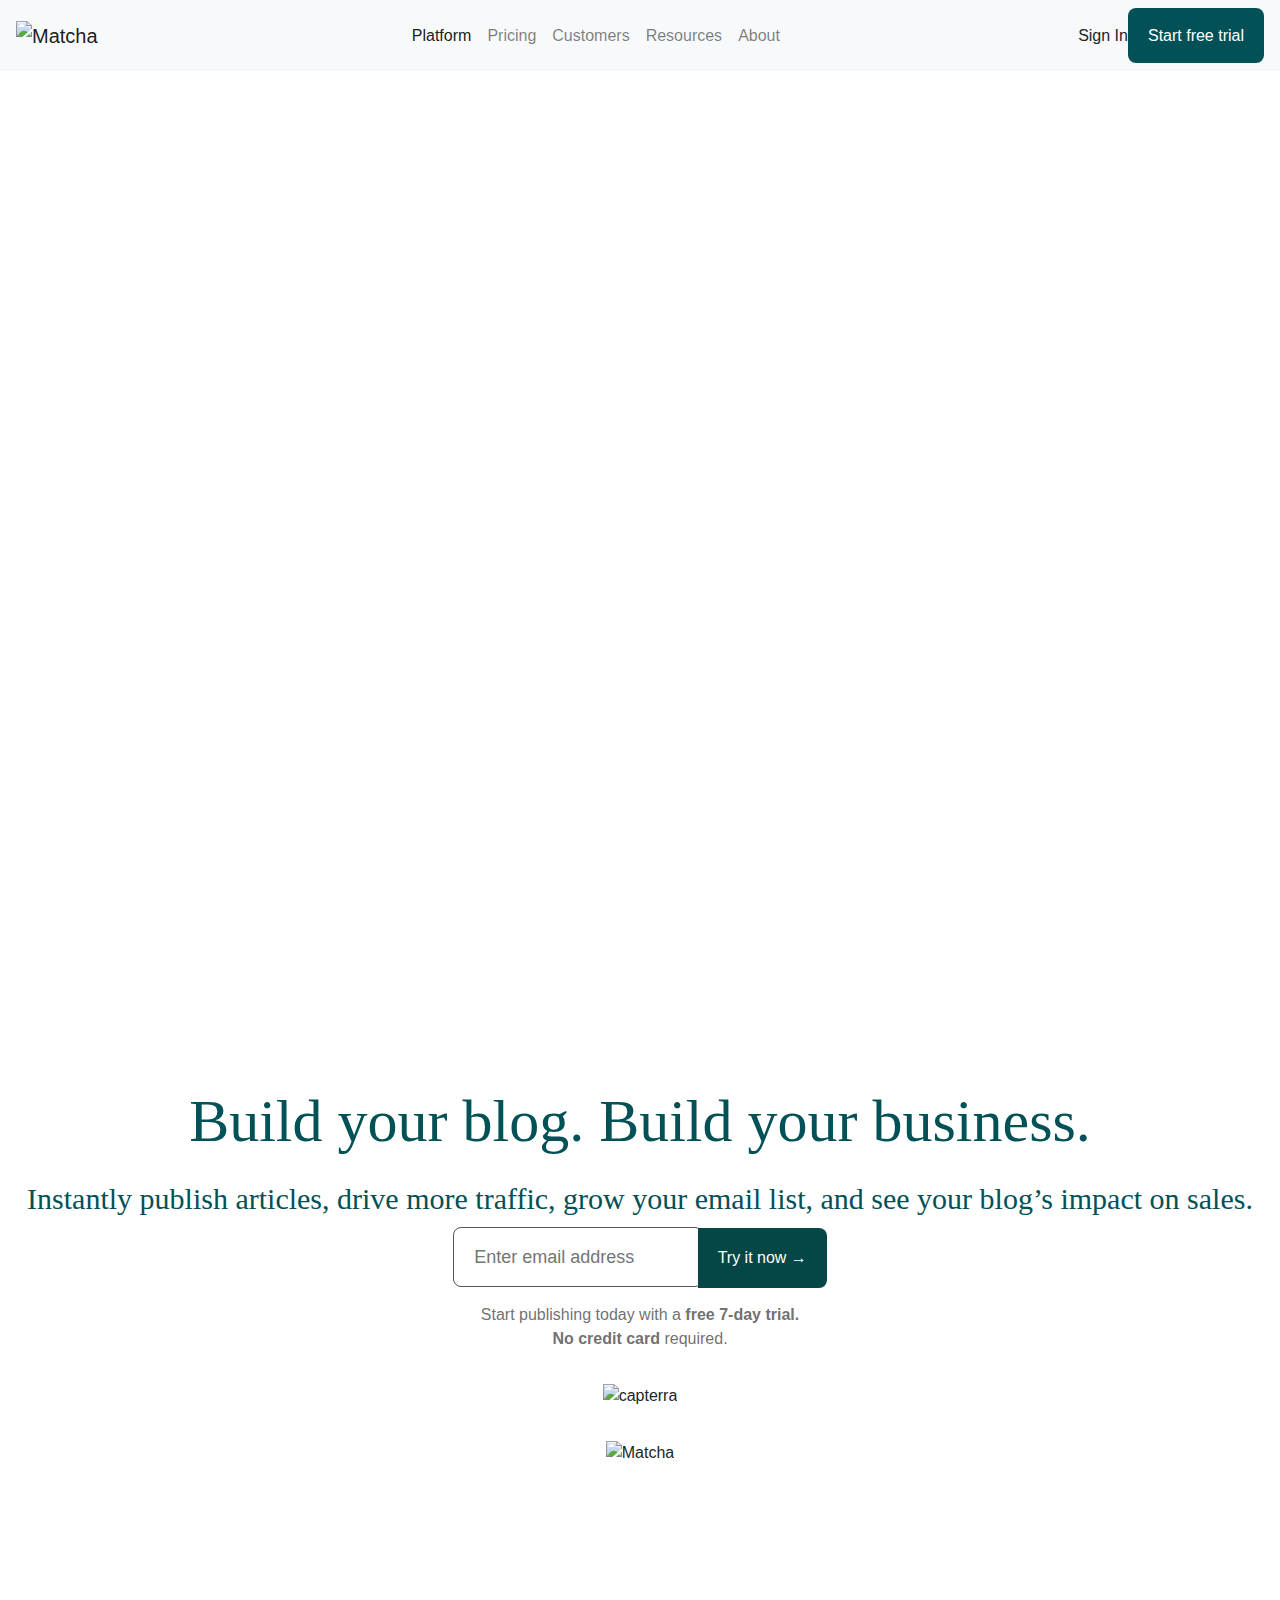
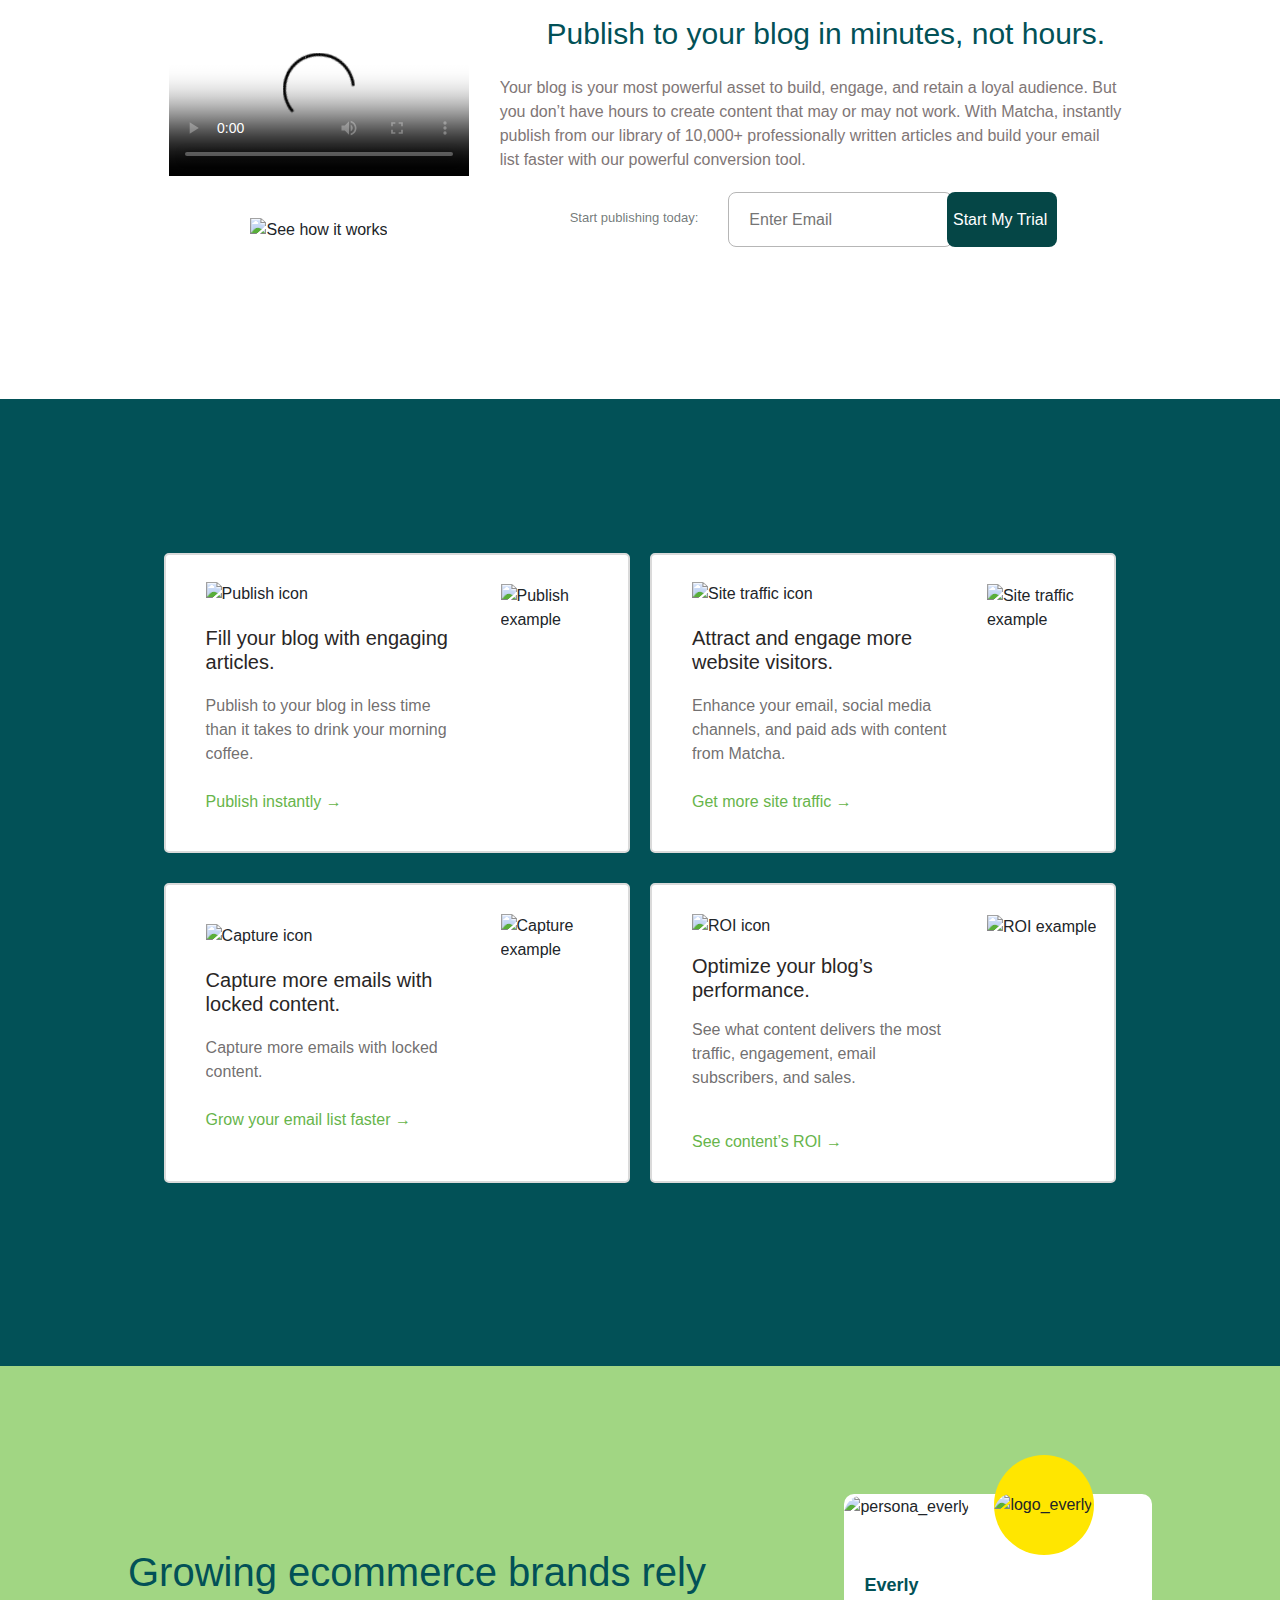
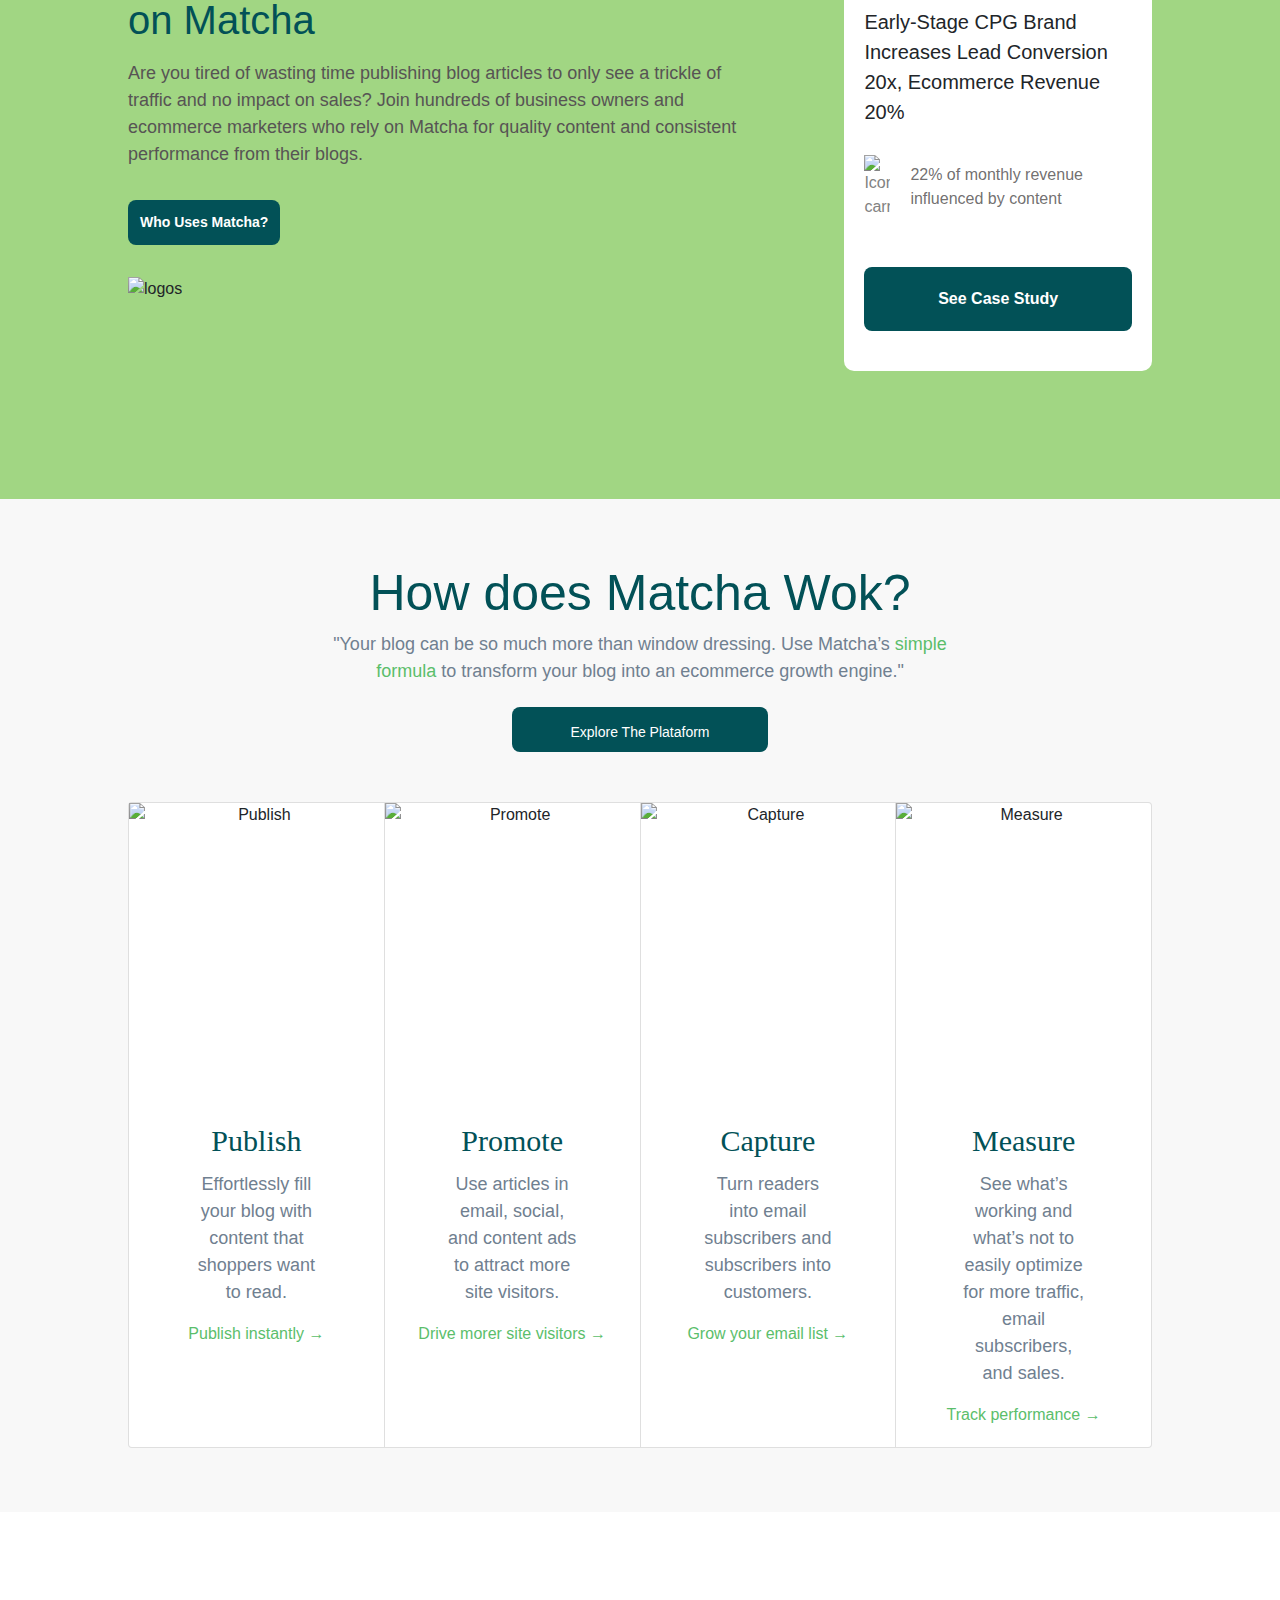
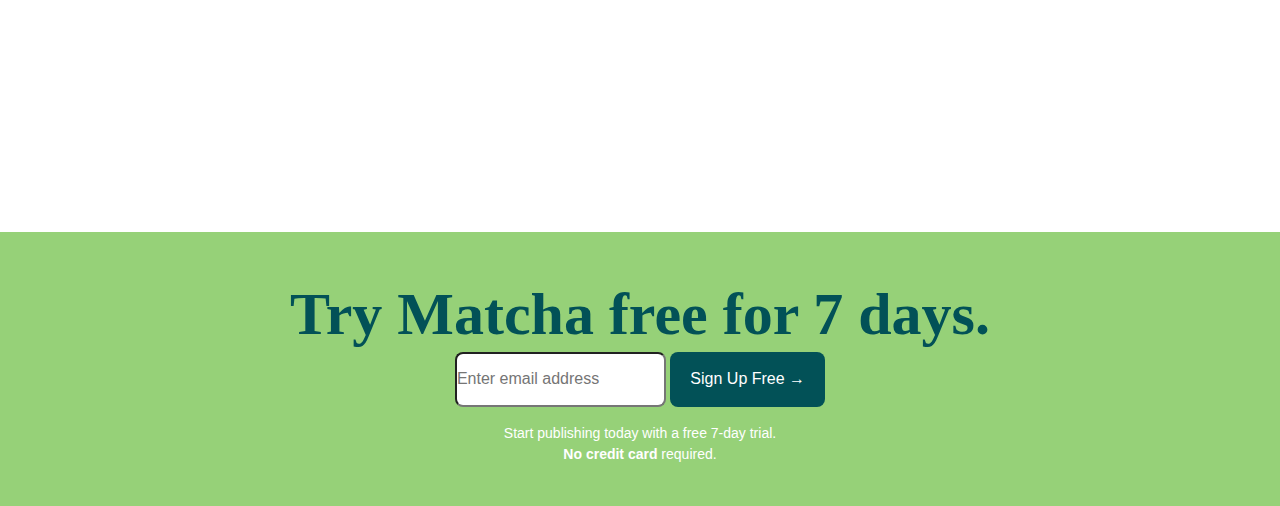
==== commit e0840f87: "sesion6" ====
--- a/index.html
+++ b/index.html
@@ -274,96 +274,58 @@
         <img src="https://getmatcha.com/wp-content/themes/getmatcha/img/ill-publish.png" weidht="300px" height="300px"
           alt="Publish" class="Matcha-imagen">
         <div class="card-body">
-          <h5 class="card-title">Card title</h5>
-          <p class="card-text">This is a wider card with supporting text below as a natural lead-in to additional
-            content. This content is a little bit longer.</p>
-          <p class="card-text"><small class="text-muted">Last updated 3 mins ago</small></p>
+          <h5 class="card-title">Publish</h5>
+          <p class="card-text">Effortlessly fill your blog with content that shoppers want to read.</p>
+          <a href="#"> Publish instantly → </a>
         </div>
       </div>
       <div class="card">
         <img src="https://getmatcha.com/wp-content/themes/getmatcha/img/ill-promote.png" weidht="300px" height="300px"
           alt="Promote" class="Matcha-imagen">
         <div class="card-body">
-          <h5 class="card-title">Card title</h5>
-          <p class="card-text">This card has supporting text below as a natural lead-in to additional content.</p>
-          <p class="card-text"><small class="text-muted">Last updated 3 mins ago</small></p>
+          <h5 class="card-title">Promote</h5>
+          <p class="card-text">Use articles in email, social, and content ads to attract more site visitors.</p>
+          <a href="#"> Drive morer site visitors → </a>
         </div>
       </div>
       <div class="card">
         <img src="https://getmatcha.com/wp-content/themes/getmatcha/img/ill-capture.png" weidht="300px" height="300px"
           alt="Capture" class="Matcha-imagen">
         <div class="card-body">
-          <h5 class="card-title">Card title</h5>
-          <p class="card-text">This is a wider card with supporting text below as a natural lead-in to additional
-            content. This card has even longer content than the first to show that equal height action.</p>
-          <p class="card-text"><small class="text-muted">Last updated 3 mins ago</small></p>
+          <h5 class="card-title">Capture</h5>
+          <p class="card-text">Turn readers into email subscribers and subscribers into customers.</p>
+          <a href="#"> Grow your email list → </a>
         </div>
       </div>
       <div class="card">
         <img src="https://getmatcha.com/wp-content/themes/getmatcha/img/ill-measure.png" weidht="300px" height="300px"
           alt="Measure" class="Matcha-imagen">
         <div class="card-body">
-          <h5 class="card-title">Card title</h5>
-          <p class="card-text">This is a wider card with supporting text below as a natural lead-in to additional
-            content. This card has even longer content than the first to show that equal height action.</p>
-          <p class="card-text"><small class="text-muted">Last updated 3 mins ago</small></p>
+          <h5 class="card-title">Measure</h5>
+          <p class="card-text">See what’s working and what’s not to easily optimize for more traffic, email subscribers, and sales.</p>
+          <a href="#"> Track performance → </a>
         </div>
       </div>
     </div>
   </section>
 
-  <!-- FOOTER -->
-  <footer>
-  <footer class="container footer">
-    <div class="row">
-      <div class="col-sm">
-        <h2>Subscribe to our newsletter</h2>
-        <p>Become a content marketing expert, subscribe to the newsletter.</p>
-        <form class="signup-form">
-          <input type="email" placeholder="Email address" />
-          <button>Subscribe →</button>
-        </form>
-      </div>
-      <div class="col-sm">
-        <div class="row">
-          <div class="col-sm">
-            <h4>Platform</h4>
-            <nav>
-              <ul>
-                <li><a href="#">Pricing</a></li>
-                <li><a href="#">Publish</a></li>
-                <li><a href="#">Distribute</a></li>
-                <li><a href="#">Measure</a></li>
-                <li><a href="#">Integrations</a></li>
-              </ul>
-            </nav>
-          </div>
-          <div class="col-sm">
-            <h4>Matcha</h4>
-            <nav>
-              <ul>
-                <li><a href="#">About</a></li>
-                <li><a href="#">Story</a></li>
-                <li><a href="#">Team</a></li>
-                <li><a href="#">Careers</a></li>
-              </ul>
-            </nav>
-          </div>
-          <div class="col-sm">
-            <h4>Platform</h4>
-            <nav>
-              <ul>
-                <li><a href="#">Privacy</a></li>
-                <li><a href="#">Terms</a></li>
-                <li><a href="#">Support</a></li>
-                <li><a href="#">Contact</a></li>
-              </ul>
-            </nav>
-          </div>
-        </div>
-      </div>
+  <!-- HOME PEOPLE -->
+  <div class="home-people"></div>
     </div>
-  </footer>
+  </div>
+
+  <div class="try-it text-center">
+    <h2>Try Matcha free for 7 days.</h2>
+    <form class="signup-form">
+      <input type="email" placeholder="Enter email address">
+      <button>Sign Up Free →</button>
+    </form>
+    <p>
+      Start publishing today with a free 7-day trial. <br>
+      <strong>No credit card</strong> required.
+    </p>
+  </div>
+
 
 <!-- Javascript -->
   <script src="https://code.jquery.com/jquery-3.2.1.slim.min.js"
--- a/styles.css
+++ b/styles.css
@@ -65,7 +65,7 @@
 }
 
 .secheader .divactions button {
-  color: white;
+  color: #67b54b;
   background-color: #67b54b;
   padding: 12px 14px 12px 14px;
   border: 0;
@@ -86,10 +86,12 @@
 }
 
 h5 {
-  color: #303636;
-  font-family: "Constantia", serif;
-  font-size: 20px;
-  margin-bottom: 30px;
+  font-size: 30px;
+    line-height: 36px;
+    font-family: "Alegreya", serif;
+    color: #025157;
+    font-weight: 400;
+    text-align: center;
 }
 
 p {
@@ -521,30 +523,47 @@
   text-decoration: none;
 }
 
-/* FOOTER */
-
-.blog .title, .footer h2 {
+.home-people {
+  background-image: url(https://getmatcha.com/wp-content/themes/getmatcha/css/../img/home_people.png);
+  background-position: center;
+  background-size: cover;
+  background-color: white;
+  height: 350px;
+}
+
+/* HOME PEOPLE */
+.try-it {
+  padding: 5% 5% 2%;
+  background-color: #96d178;
+  margin-top: -30px;
+}
+
+.text-center {
+  text-align: center!important;
+}
+
+.try-it form {
+  margin-top: 20px;
+  margin-bottom: 15px;
+}
+
+form {
+  height: 55px;
+}
+
+.try-it h2 {
+  Font-size: 60px;
+  line-height: 36px;
+  font-family: "Alegreya", serif;
   color: #025157;
-  font-family: "Alegreya", serif;
-}
-
-.h2 {
-  font-size: 2rem;
-}
-
-.h2 , .h4 {
-  margin-bottom: .5rem;
+  font-weight: 800;
+  text-align: center;
+}
+
+.try-it p {
+  color: #ffffff;
+  font-size: 14px;
   font-weight: 500;
-  line-height: 1.2;
-}
-
-h2 , h4 {
-  margin-top: 0;
-  margin-bottom: .5rem;
-}
-
-[type=button]:not(:disabled), [type=reset]:not(:disabled), [type=submit]:not(:disabled), button:not(:disabled) {
-  cursor: pointer;
 }
 
 button {
@@ -562,10 +581,6 @@
   border-radius: 8px;
 }
 
-[type=button], [type=reset], [type=submit], button {
-  -webkit-appearance: button;
-}
-
 button, select {
   text-transform: none;
 }
@@ -581,49 +596,7 @@
   line-height: inherit;
 }
 
-button {
-  border-radius: 0;
-}
-
-.footer h4 {
-  text-transform: uppercase;
-  color: #025157;
-  font-weight: 700;
-  font-size: 13px;
-  font-family: sans-serif;
-}
-
-h4 {
-  color: #46484c;
-  font-family: "Slabo 27px", serif;
-  font-size: 20px;
-  margin-bottom: 30px;
-}
-
-.h4, h4 {
-  font-size: 1.5rem;
-}
-
-.footer ul li a {
-  color: #4a4a4a;
-}
-
-.footer ul li {
-  margin-bottom: 20px;
-  font-size: 18px;
-}
-
-li {
-  text-align: -webkit-match-parent;
-}
-
-.footer ul {
-  list-style: none;
-}
-
-ul {
-  list-style-type: disc;
-}
+
 
 
 /** dispositivos móviles en vista viewport (vertical) */
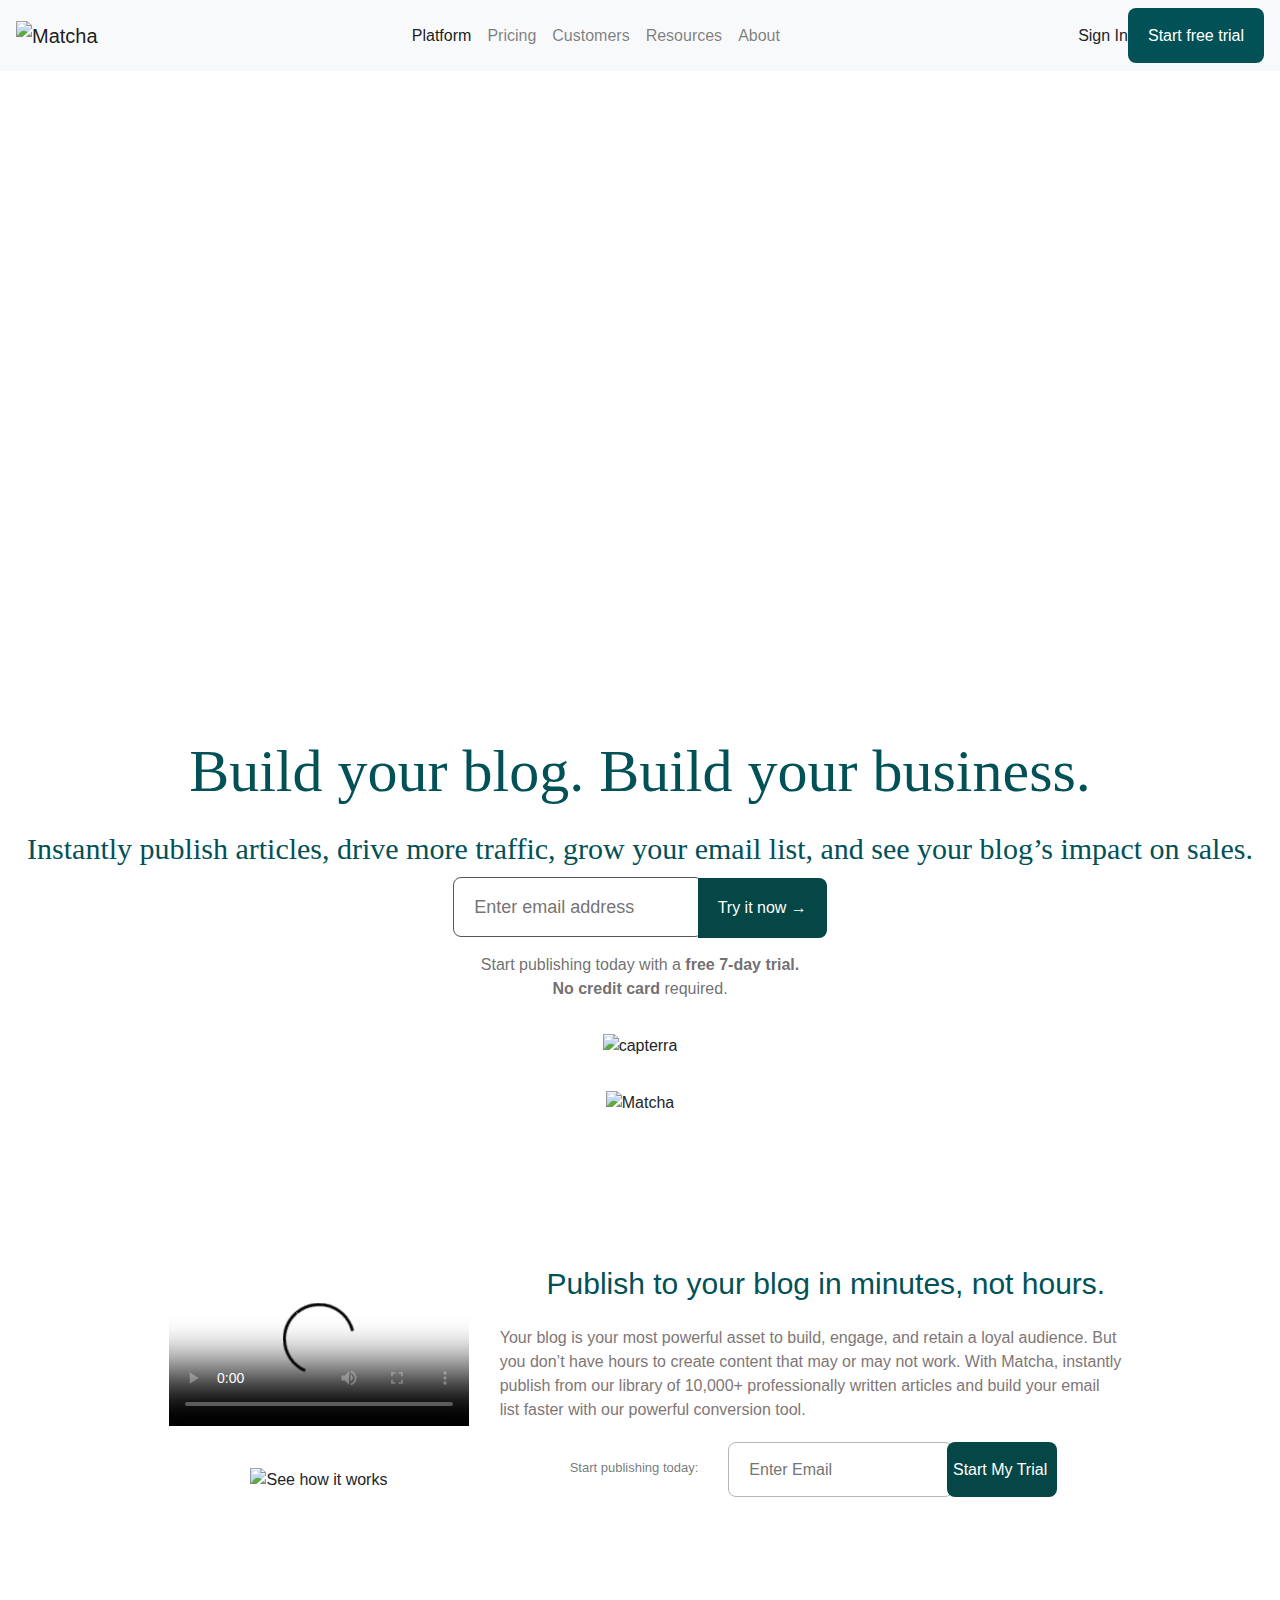
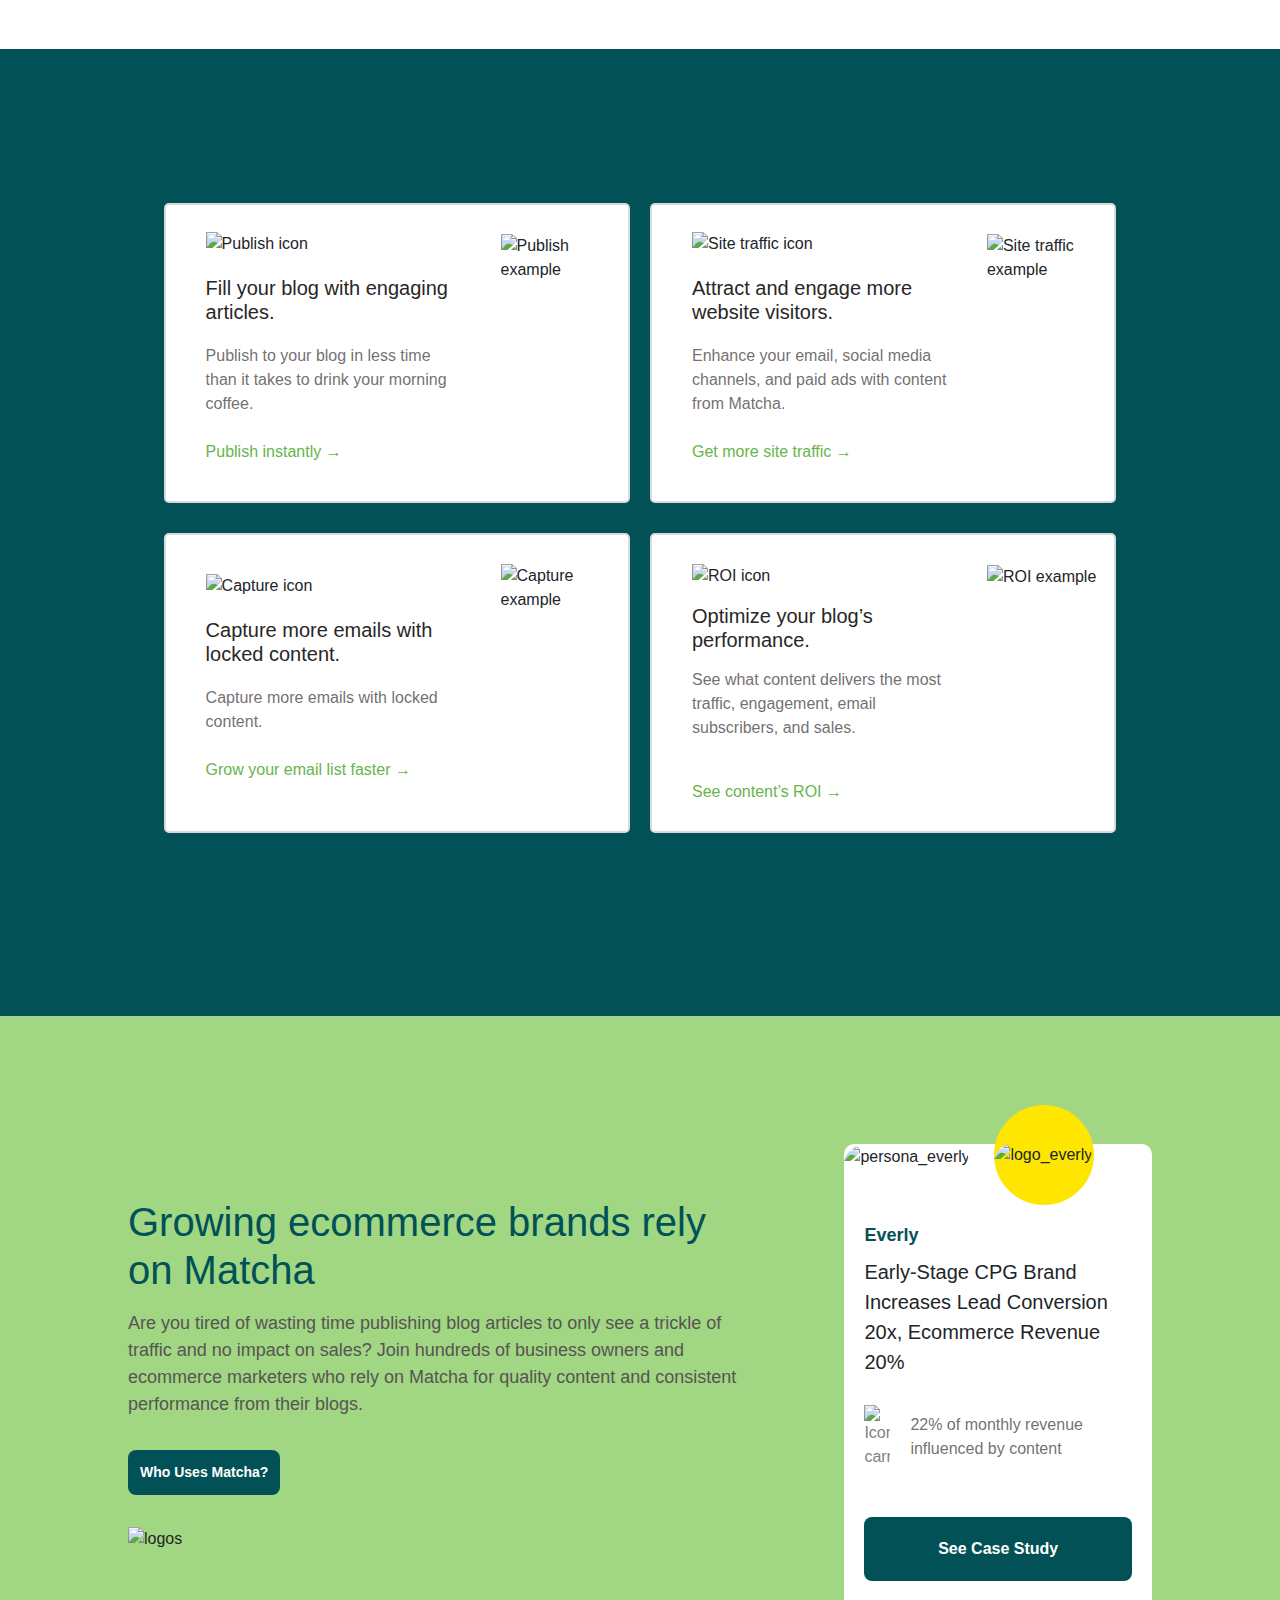
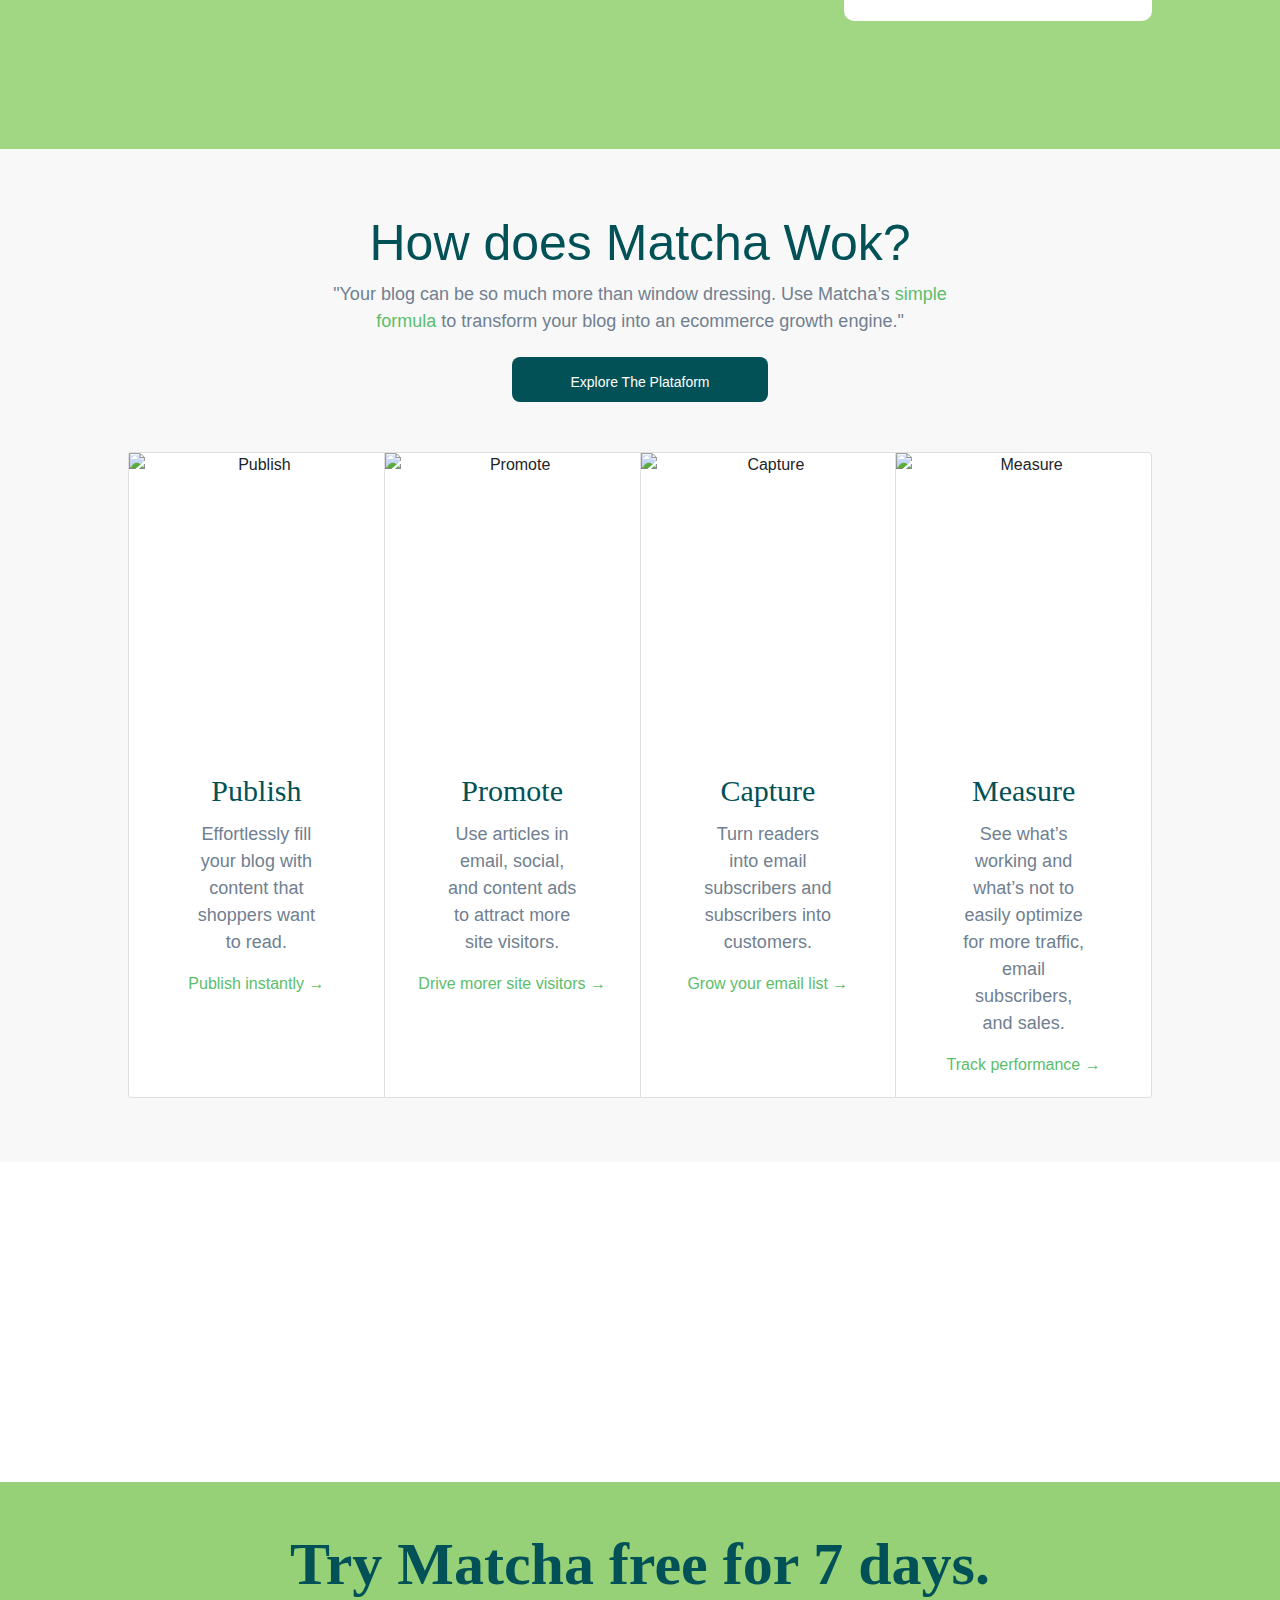
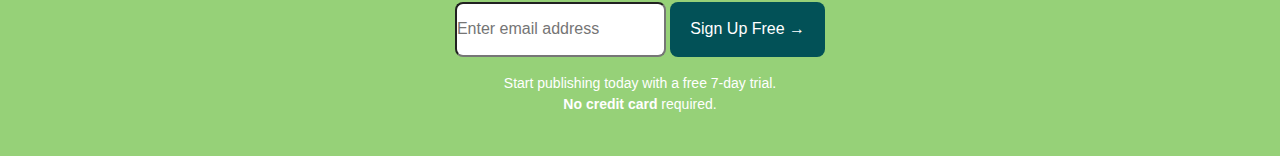
==== commit b3f39868: "sesion6" ====
--- a/index.html
+++ b/index.html
@@ -76,13 +76,13 @@
   <div id="carouselExampleControls" class="carousel slide" data-bs-ride="carousel">
     <div class="carousel-inner">
       <div class="carousel-item active">
-        <img src="https://wallpaperaccess.com/full/3328598.jpg" width="200px" height="800px" class="d-block w-100" alt="gamergirl">
+        <img src="https://wallpaperaccess.com/full/3328598.jpg"  class="d-block w-100" alt="gamergirl">
       </div>
       <div class="carousel-item">
-        <img src="https://wallpaperboat.com/wp-content/uploads/2020/04/gamer-girl-01.jpg" weidht="200px" height="800px" class="d-block w-100" alt="gamergirl2">
+        <img src="https://wallpaperboat.com/wp-content/uploads/2020/04/gamer-girl-01.jpg" class="d-block w-100" alt="gamergirl2">
       </div>
       <div class="carousel-item">
-        <img src="https://wallpapercave.com/wp/wp5394028.jpg" weidht="200px" height="800px" class="d-block w-100" alt="gamergirl3">
+        <img src="https://wallpapercave.com/wp/wp5394028.jpg"  class="d-block w-100" alt="gamergirl3">
       </div>
     </div>
     <a class="carousel-control-prev" href="#carouselExampleControls" role="button" data-slide="prev">
--- a/styles.css
+++ b/styles.css
@@ -523,6 +523,13 @@
   text-decoration: none;
 }
 
+/* CAROUSEL */
+.carousel-inner {
+  max-height: 100%;
+  height: 450px;
+}
+
+/* HOME PEOPLE */
 .home-people {
   background-image: url(https://getmatcha.com/wp-content/themes/getmatcha/css/../img/home_people.png);
   background-position: center;
@@ -531,7 +538,6 @@
   height: 350px;
 }
 
-/* HOME PEOPLE */
 .try-it {
   padding: 5% 5% 2%;
   background-color: #96d178;
